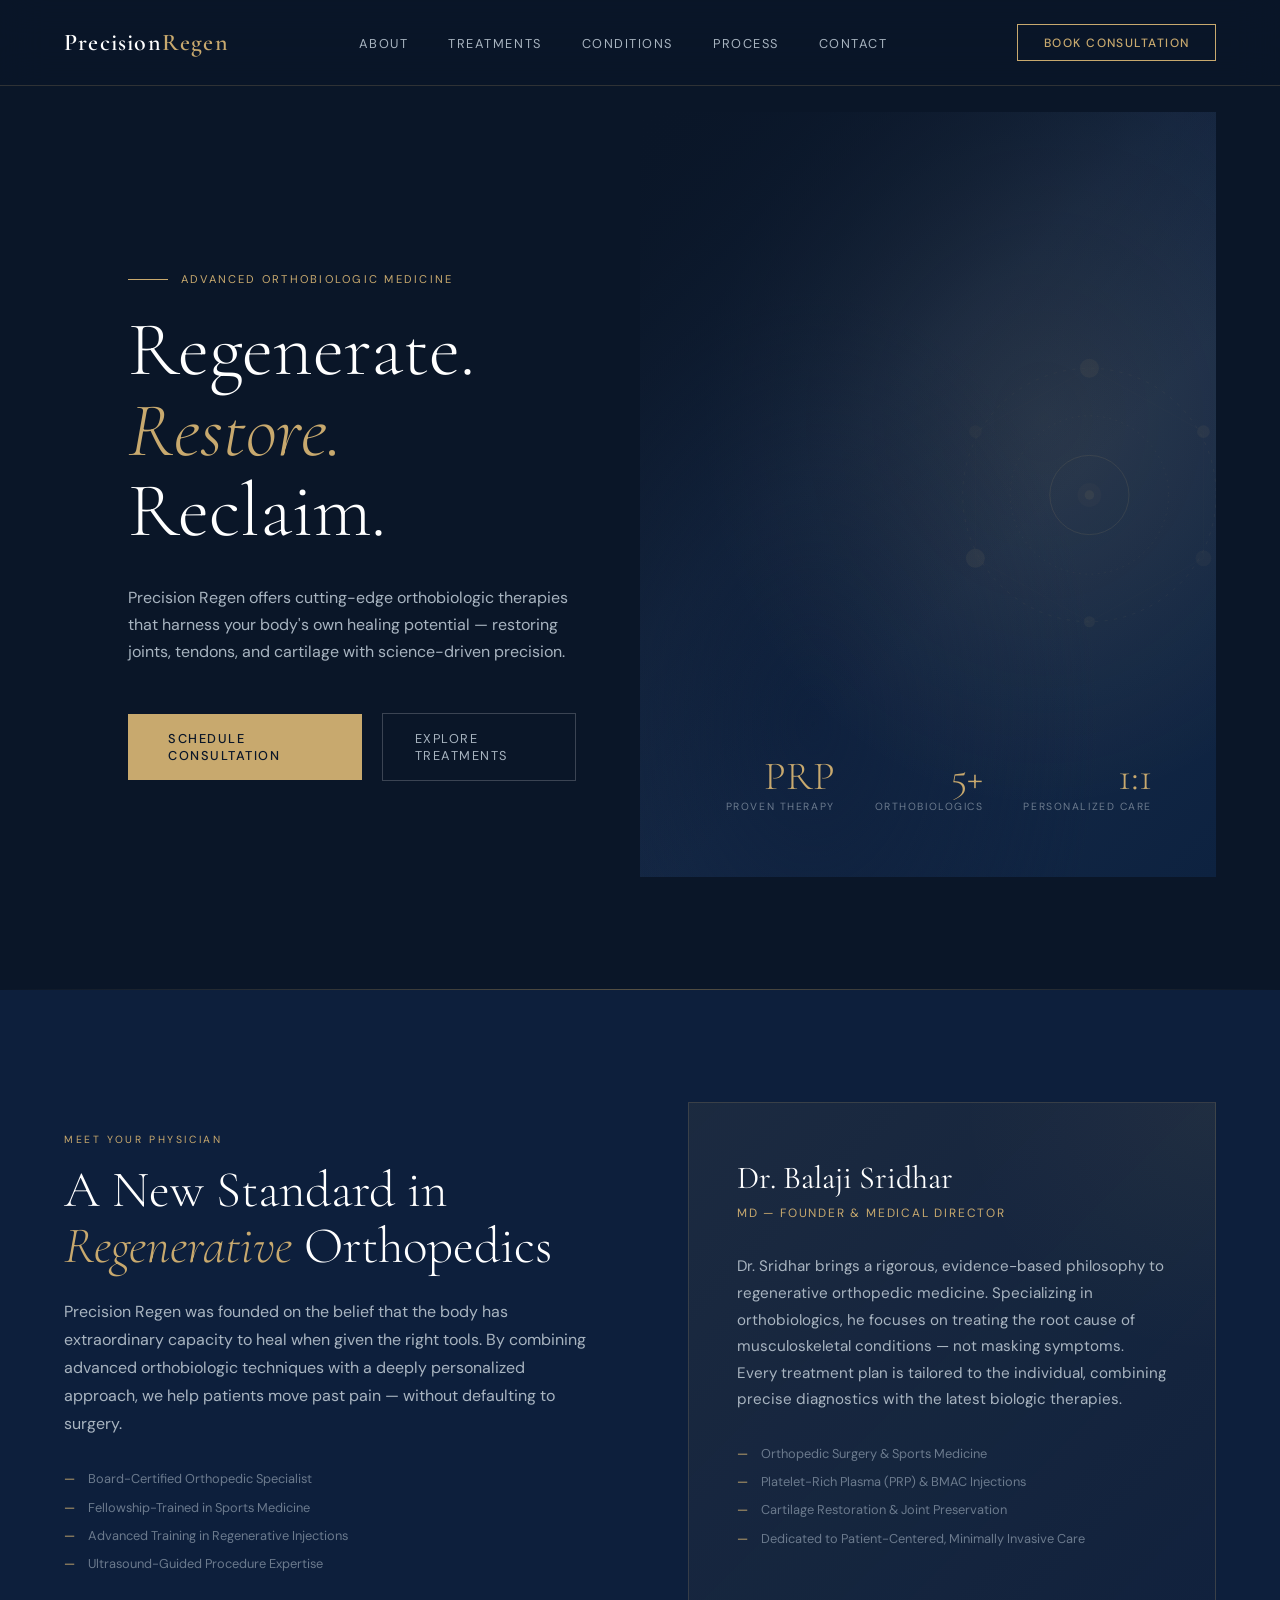
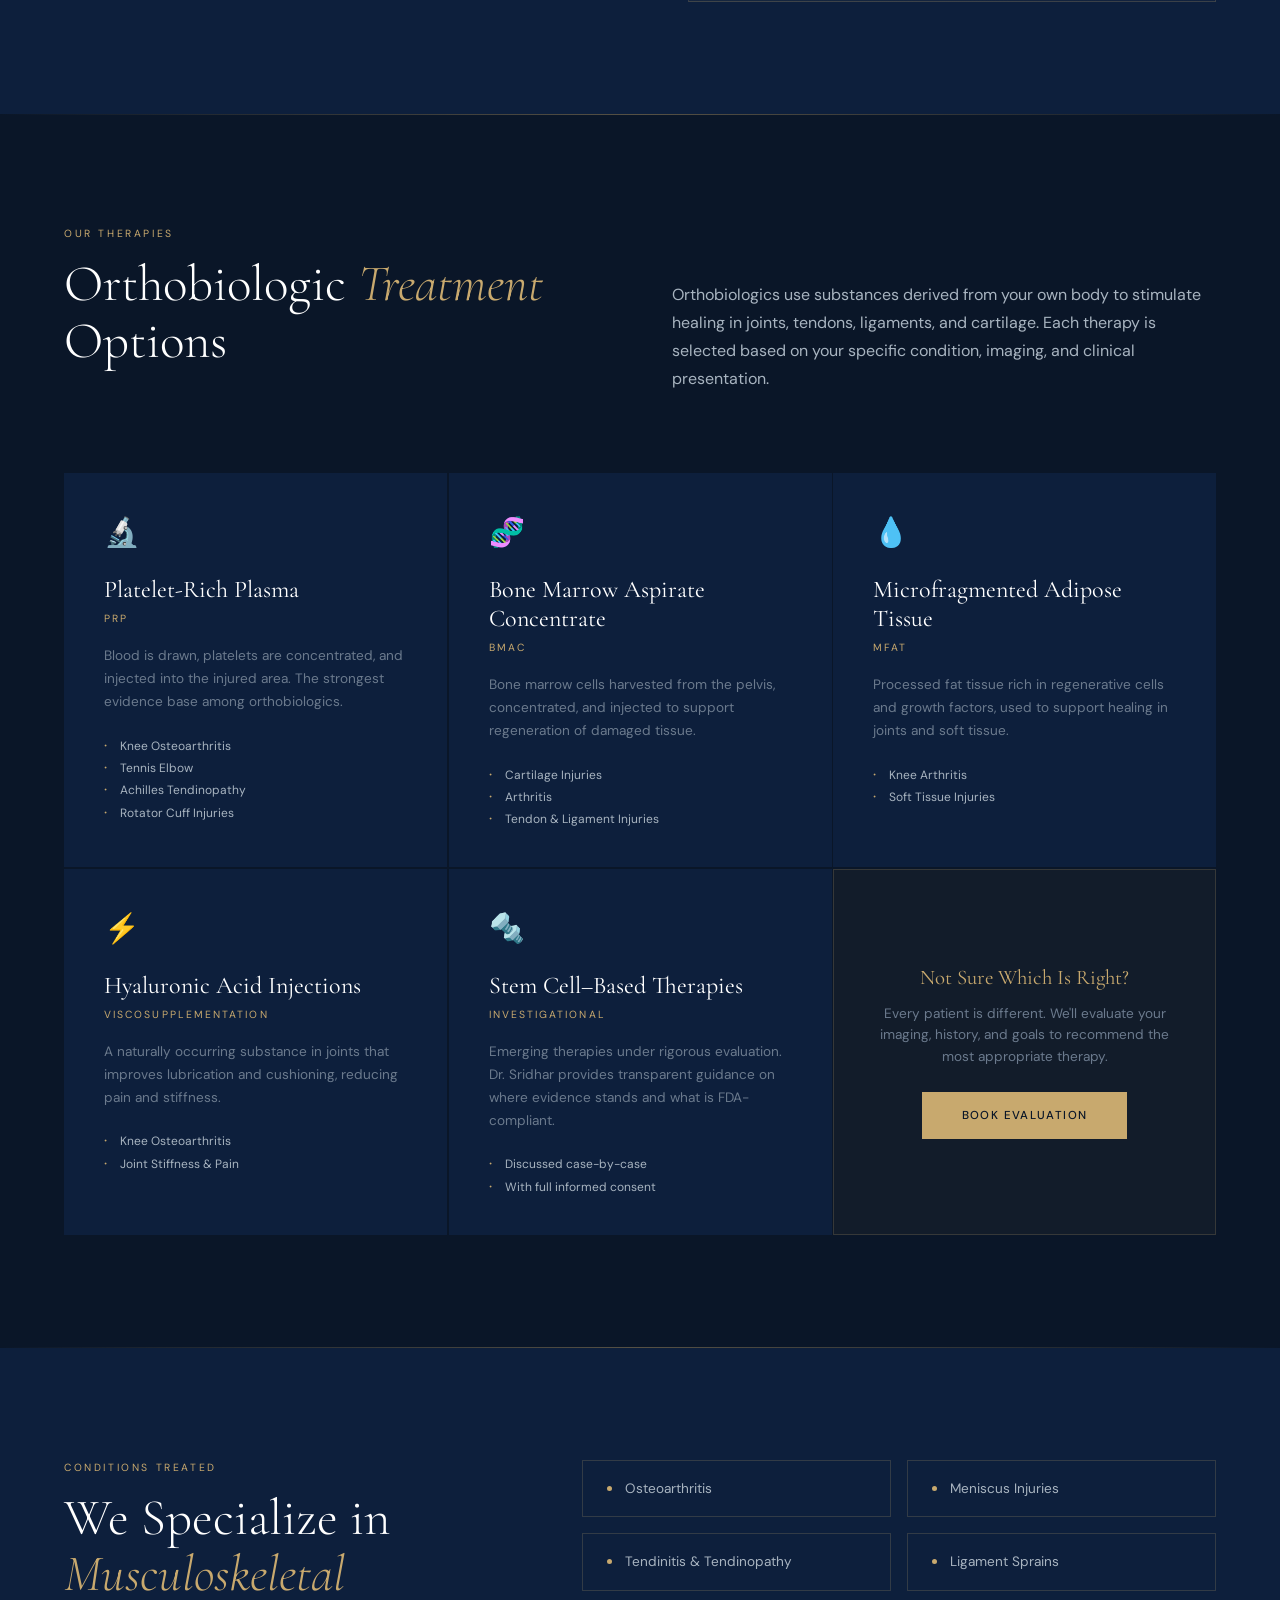
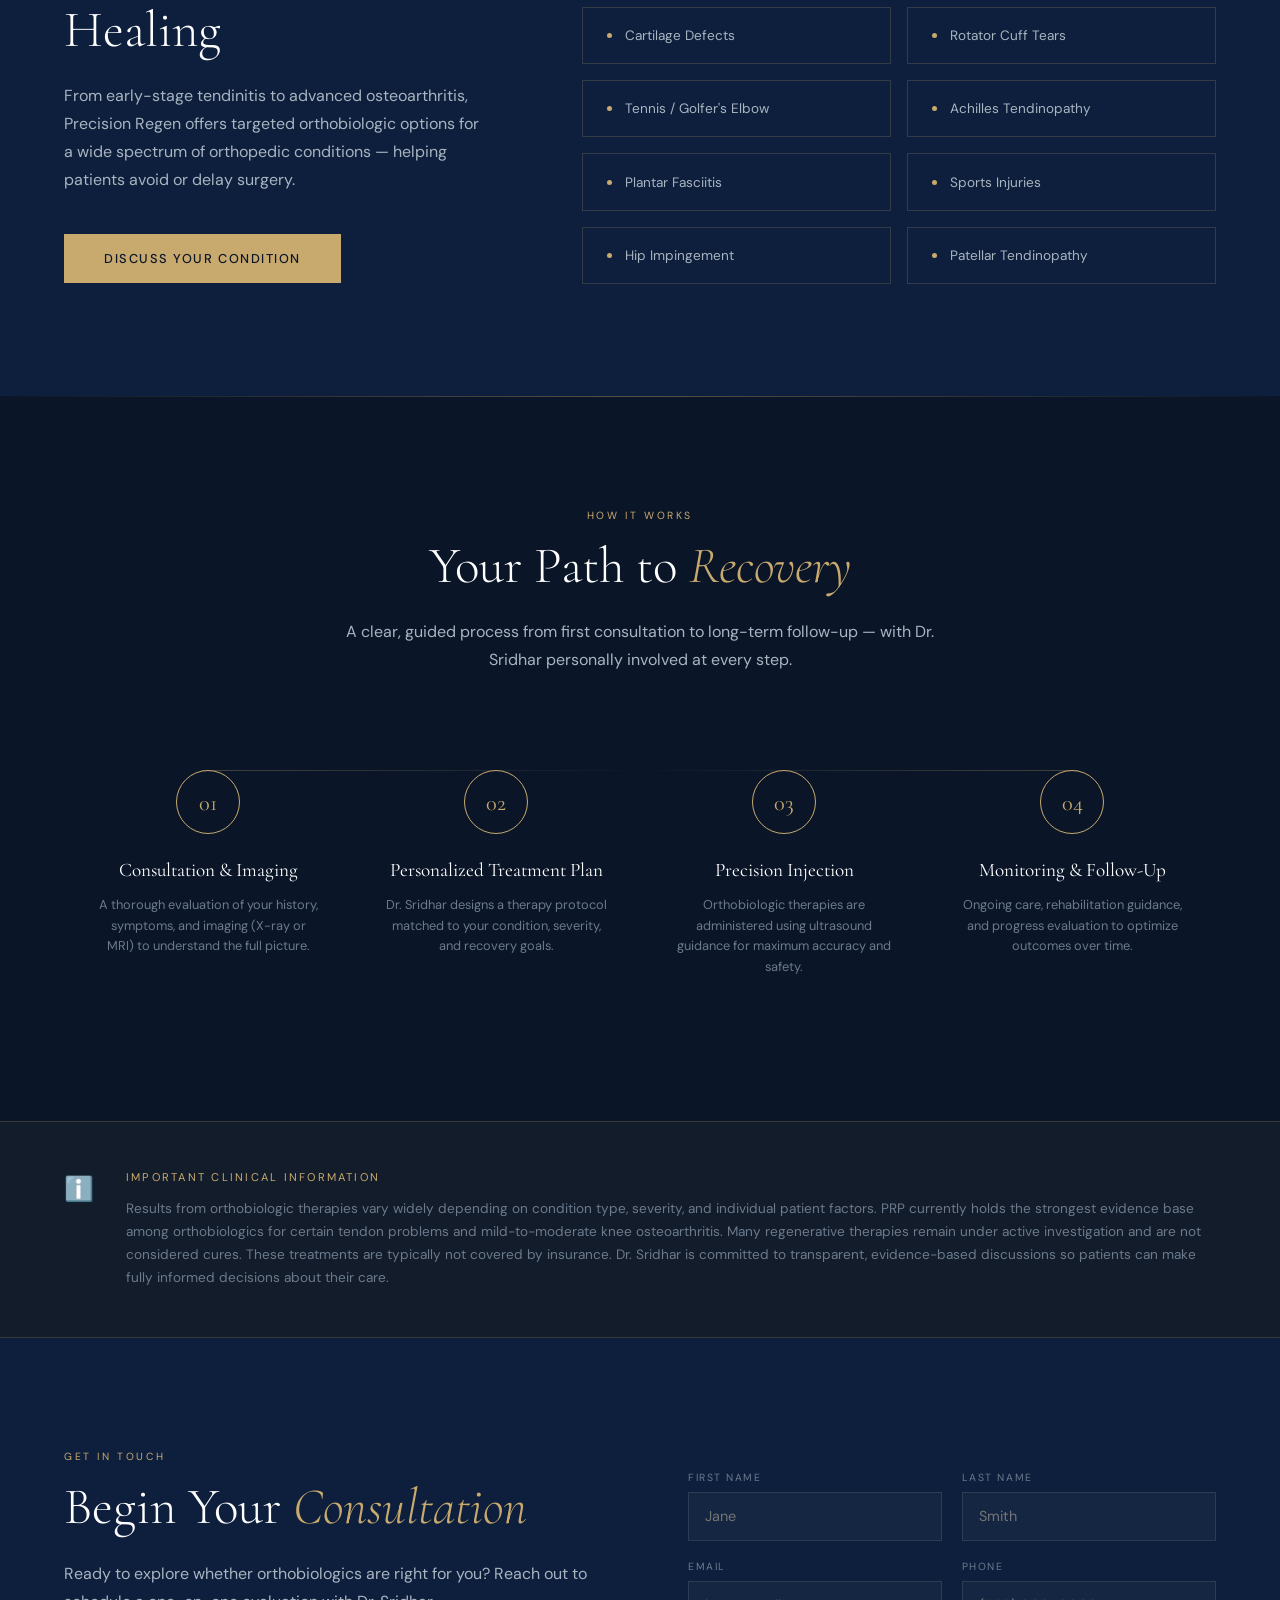
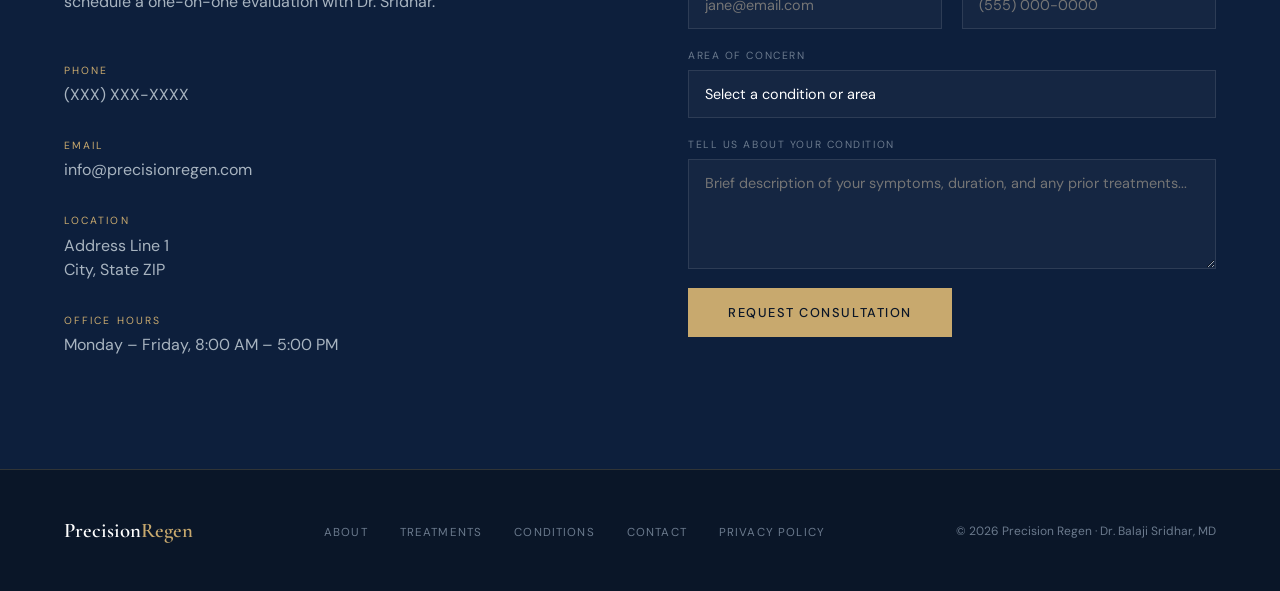
==== index.html @ 02612b99 "Initial website" ====
<!DOCTYPE html>
<html lang="en">
<head>
<meta charset="UTF-8">
<meta name="viewport" content="width=device-width, initial-scale=1.0">
<title>Precision Regen — Orthobiologic Excellence</title>
<link href="https://fonts.googleapis.com/css2?family=Cormorant+Garamond:ital,wght@0,300;0,400;0,600;1,300;1,400&family=DM+Sans:wght@300;400;500&display=swap" rel="stylesheet">
<style>
  :root {
    --navy: #0a1628;
    --deep: #0d1f3c;
    --gold: #c8a96e;
    --gold-light: #e8d5a3;
    --cream: #f7f4ef;
    --white: #ffffff;
    --slate: #6b7a8d;
    --light-slate: #a8b4c0;
    --border: rgba(200, 169, 110, 0.2);
  }

  *, *::before, *::after { box-sizing: border-box; margin: 0; padding: 0; }

  html { scroll-behavior: smooth; }

  body {
    font-family: 'DM Sans', sans-serif;
    background: var(--navy);
    color: var(--white);
    overflow-x: hidden;
  }

  /* ── NAV ── */
  nav {
    position: fixed; top: 0; left: 0; right: 0; z-index: 100;
    display: flex; align-items: center; justify-content: space-between;
    padding: 1.5rem 4rem;
    background: rgba(10,22,40,0.85);
    backdrop-filter: blur(20px);
    border-bottom: 1px solid var(--border);
    transition: padding 0.3s ease;
  }
  .nav-logo {
    font-family: 'Cormorant Garamond', serif;
    font-size: 1.5rem; font-weight: 600;
    letter-spacing: 0.05em; color: var(--white);
    text-decoration: none;
  }
  .nav-logo span { color: var(--gold); }
  .nav-links {
    display: flex; gap: 2.5rem; list-style: none;
  }
  .nav-links a {
    font-size: 0.8rem; font-weight: 400;
    letter-spacing: 0.12em; text-transform: uppercase;
    color: var(--light-slate); text-decoration: none;
    transition: color 0.3s;
  }
  .nav-links a:hover { color: var(--gold); }
  .nav-cta {
    padding: 0.6rem 1.6rem;
    border: 1px solid var(--gold);
    color: var(--gold); font-size: 0.75rem;
    letter-spacing: 0.12em; text-transform: uppercase;
    text-decoration: none; font-weight: 500;
    transition: all 0.3s;
  }
  .nav-cta:hover { background: var(--gold); color: var(--navy); }

  /* ── HERO ── */
  .hero {
    min-height: 100vh;
    display: grid; grid-template-columns: 1fr 1fr;
    position: relative; overflow: hidden;
  }
  .hero-left {
    display: flex; flex-direction: column; justify-content: center;
    padding: 10rem 4rem 6rem 4rem;
    position: relative; z-index: 2;
  }
  .hero-eyebrow {
    font-size: 0.7rem; letter-spacing: 0.2em; text-transform: uppercase;
    color: var(--gold); margin-bottom: 1.5rem;
    display: flex; align-items: center; gap: 0.8rem;
  }
  .hero-eyebrow::before {
    content: ''; display: block;
    width: 2.5rem; height: 1px; background: var(--gold);
  }
  .hero h1 {
    font-family: 'Cormorant Garamond', serif;
    font-size: clamp(3.5rem, 6vw, 6rem);
    font-weight: 300; line-height: 1.05;
    margin-bottom: 2rem;
  }
  .hero h1 em {
    font-style: italic; color: var(--gold);
  }
  .hero-desc {
    font-size: 1rem; line-height: 1.7;
    color: var(--light-slate); max-width: 480px;
    margin-bottom: 3rem;
  }
  .hero-actions { display: flex; gap: 1.2rem; align-items: center; }
  .btn-primary {
    padding: 1rem 2.5rem;
    background: var(--gold); color: var(--navy);
    font-size: 0.8rem; letter-spacing: 0.12em;
    text-transform: uppercase; font-weight: 500;
    text-decoration: none; transition: all 0.3s;
    display: inline-block;
  }
  .btn-primary:hover { background: var(--gold-light); }
  .btn-ghost {
    padding: 1rem 2rem;
    border: 1px solid rgba(255,255,255,0.2);
    color: var(--light-slate); font-size: 0.8rem;
    letter-spacing: 0.12em; text-transform: uppercase;
    text-decoration: none; transition: all 0.3s;
  }
  .btn-ghost:hover { border-color: var(--gold); color: var(--gold); }

  .hero-right {
    position: relative; overflow: hidden;
  }
  .hero-right::before {
    content: '';
    position: absolute; inset: 0;
    background: linear-gradient(135deg, var(--navy) 0%, transparent 60%);
    z-index: 1;
  }
  .hero-bg-img {
    width: 100%; height: 100%;
    object-fit: cover; opacity: 0.4;
  }
  .hero-bg-visual {
    width: 100%; height: 100%;
    background:
      radial-gradient(ellipse at 70% 40%, rgba(200,169,110,0.12) 0%, transparent 60%),
      radial-gradient(ellipse at 30% 80%, rgba(13,31,60,0.8) 0%, transparent 50%),
      linear-gradient(135deg, #0a1628 0%, #1a2d4a 40%, #0d2240 100%);
    display: flex; align-items: center; justify-content: center;
  }
  /* Animated cell/molecule visual */
  .molecule-svg {
    position: absolute; right: -2rem; top: 50%;
    transform: translateY(-50%);
    width: 55%; opacity: 0.15; z-index: 0;
    animation: rotateSlow 30s linear infinite;
  }
  @keyframes rotateSlow { to { transform: translateY(-50%) rotate(360deg); } }

  .hero-stats {
    position: absolute; bottom: 4rem; right: 4rem;
    z-index: 3; display: flex; gap: 2.5rem;
  }
  .stat {
    text-align: right;
  }
  .stat-num {
    font-family: 'Cormorant Garamond', serif;
    font-size: 2.5rem; font-weight: 300; color: var(--gold);
    line-height: 1;
  }
  .stat-label {
    font-size: 0.65rem; letter-spacing: 0.15em;
    text-transform: uppercase; color: var(--slate);
    margin-top: 0.3rem;
  }

  /* ── DIVIDER ── */
  .gold-divider {
    height: 1px;
    background: linear-gradient(90deg, transparent, var(--gold), transparent);
    opacity: 0.4; margin: 0;
  }

  /* ── SECTION BASE ── */
  section { padding: 7rem 4rem; }
  .section-label {
    font-size: 0.65rem; letter-spacing: 0.25em;
    text-transform: uppercase; color: var(--gold);
    margin-bottom: 1rem;
  }
  .section-title {
    font-family: 'Cormorant Garamond', serif;
    font-size: clamp(2.5rem, 4vw, 4rem);
    font-weight: 300; line-height: 1.1;
    margin-bottom: 1.5rem;
  }
  .section-title em { font-style: italic; color: var(--gold); }
  .section-body {
    font-size: 1rem; line-height: 1.75;
    color: var(--light-slate); max-width: 600px;
  }

  /* ── ABOUT ── */
  .about {
    background: var(--deep);
    display: grid; grid-template-columns: 1fr 1fr; gap: 6rem;
    align-items: center;
  }
  .about-visual {
    position: relative;
    height: 500px;
  }
  .about-card {
    background: linear-gradient(135deg, rgba(200,169,110,0.08), rgba(200,169,110,0.02));
    border: 1px solid var(--border);
    padding: 3rem;
    height: 100%;
    display: flex; flex-direction: column; justify-content: center;
    position: relative; overflow: hidden;
  }
  .about-card::before {
    content: '';
    position: absolute; top: -50%; right: -50%;
    width: 100%; height: 100%;
    background: radial-gradient(circle, rgba(200,169,110,0.06) 0%, transparent 70%);
  }
  .dr-name {
    font-family: 'Cormorant Garamond', serif;
    font-size: 2rem; font-weight: 400;
    margin-bottom: 0.5rem;
  }
  .dr-title {
    font-size: 0.75rem; letter-spacing: 0.15em;
    text-transform: uppercase; color: var(--gold);
    margin-bottom: 2rem;
  }
  .dr-bio {
    font-size: 0.95rem; line-height: 1.75;
    color: var(--light-slate);
  }
  .credential-list {
    margin-top: 2rem; list-style: none;
    display: flex; flex-direction: column; gap: 0.7rem;
  }
  .credential-list li {
    font-size: 0.8rem; color: var(--slate);
    display: flex; align-items: center; gap: 0.8rem;
  }
  .credential-list li::before {
    content: '—'; color: var(--gold);
  }

  /* ── TREATMENTS ── */
  .treatments { background: var(--navy); }
  .treatments-header {
    display: grid; grid-template-columns: 1fr 1fr;
    gap: 4rem; margin-bottom: 5rem;
    align-items: end;
  }
  .treatments-grid {
    display: grid; grid-template-columns: repeat(3, 1fr);
    gap: 1.5px;
  }
  .treatment-card {
    background: var(--deep);
    padding: 2.5rem;
    transition: all 0.4s;
    position: relative; overflow: hidden;
    cursor: default;
  }
  .treatment-card::after {
    content: '';
    position: absolute; bottom: 0; left: 0;
    width: 0; height: 2px; background: var(--gold);
    transition: width 0.4s;
  }
  .treatment-card:hover::after { width: 100%; }
  .treatment-card:hover { background: rgba(13,31,60,0.9); }
  .treatment-icon {
    font-size: 1.8rem; margin-bottom: 1.5rem;
    display: block;
  }
  .treatment-name {
    font-family: 'Cormorant Garamond', serif;
    font-size: 1.5rem; font-weight: 400;
    margin-bottom: 0.5rem;
  }
  .treatment-abbr {
    font-size: 0.65rem; letter-spacing: 0.2em;
    text-transform: uppercase; color: var(--gold);
    margin-bottom: 1.2rem; display: block;
  }
  .treatment-desc {
    font-size: 0.85rem; line-height: 1.7;
    color: var(--slate);
  }
  .treatment-uses {
    margin-top: 1.5rem; list-style: none;
    display: flex; flex-direction: column; gap: 0.4rem;
  }
  .treatment-uses li {
    font-size: 0.75rem; color: var(--light-slate);
    padding-left: 1rem; position: relative;
  }
  .treatment-uses li::before {
    content: '·'; position: absolute; left: 0;
    color: var(--gold); font-size: 1rem; line-height: 1;
  }

  /* ── CONDITIONS ── */
  .conditions {
    background: var(--deep);
    display: grid; grid-template-columns: 1fr 1.5fr;
    gap: 6rem; align-items: center;
  }
  .conditions-list {
    display: grid; grid-template-columns: 1fr 1fr;
    gap: 1rem;
  }
  .condition-item {
    padding: 1.2rem 1.5rem;
    border: 1px solid var(--border);
    font-size: 0.85rem;
    color: var(--light-slate);
    transition: all 0.3s;
    display: flex; align-items: center; gap: 0.8rem;
  }
  .condition-item:hover {
    border-color: var(--gold);
    color: var(--white);
    background: rgba(200,169,110,0.04);
  }
  .condition-item::before {
    content: ''; flex-shrink: 0;
    width: 5px; height: 5px;
    border-radius: 50%; background: var(--gold);
  }

  /* ── PROCESS ── */
  .process { background: var(--navy); }
  .process-steps {
    display: grid; grid-template-columns: repeat(4, 1fr);
    gap: 0; margin-top: 4rem;
    position: relative;
  }
  .process-steps::before {
    content: '';
    position: absolute; top: 2rem; left: 12%; right: 12%;
    height: 1px;
    background: linear-gradient(90deg, var(--gold), transparent, var(--gold));
    opacity: 0.3; z-index: 0;
  }
  .process-step {
    padding: 2rem; text-align: center;
    position: relative; z-index: 1;
  }
  .step-num {
    width: 4rem; height: 4rem;
    border: 1px solid var(--gold);
    border-radius: 50%;
    display: flex; align-items: center; justify-content: center;
    font-family: 'Cormorant Garamond', serif;
    font-size: 1.4rem; color: var(--gold);
    margin: 0 auto 1.5rem;
    background: var(--navy);
  }
  .step-title {
    font-family: 'Cormorant Garamond', serif;
    font-size: 1.2rem; margin-bottom: 0.8rem;
  }
  .step-desc {
    font-size: 0.8rem; line-height: 1.6;
    color: var(--slate);
  }

  /* ── DISCLAIMER ── */
  .disclaimer {
    background: rgba(200,169,110,0.04);
    border-top: 1px solid var(--border);
    border-bottom: 1px solid var(--border);
    padding: 3rem 4rem;
    display: flex; gap: 2rem; align-items: flex-start;
  }
  .disclaimer-icon {
    font-size: 1.5rem; flex-shrink: 0; margin-top: 0.2rem;
  }
  .disclaimer-title {
    font-size: 0.7rem; letter-spacing: 0.2em;
    text-transform: uppercase; color: var(--gold);
    margin-bottom: 0.8rem;
  }
  .disclaimer-text {
    font-size: 0.85rem; line-height: 1.7;
    color: var(--slate);
  }

  /* ── CONTACT ── */
  .contact {
    background: var(--deep);
    display: grid; grid-template-columns: 1fr 1fr;
    gap: 6rem; align-items: center;
  }
  .contact-form {
    display: flex; flex-direction: column; gap: 1.2rem;
  }
  .form-row { display: grid; grid-template-columns: 1fr 1fr; gap: 1.2rem; }
  .form-group { display: flex; flex-direction: column; gap: 0.5rem; }
  .form-group label {
    font-size: 0.65rem; letter-spacing: 0.15em;
    text-transform: uppercase; color: var(--slate);
  }
  .form-group input,
  .form-group select,
  .form-group textarea {
    background: rgba(255,255,255,0.03);
    border: 1px solid rgba(255,255,255,0.1);
    color: var(--white); padding: 0.9rem 1rem;
    font-family: 'DM Sans', sans-serif; font-size: 0.9rem;
    outline: none; transition: border-color 0.3s;
    -webkit-appearance: none;
  }
  .form-group input:focus,
  .form-group select:focus,
  .form-group textarea:focus {
    border-color: var(--gold);
  }
  .form-group select option { background: var(--deep); }
  .form-group textarea { resize: vertical; min-height: 110px; }
  .form-submit {
    padding: 1rem 2.5rem;
    background: var(--gold); color: var(--navy);
    font-size: 0.8rem; letter-spacing: 0.12em;
    text-transform: uppercase; font-weight: 500;
    border: none; cursor: pointer; align-self: flex-start;
    transition: all 0.3s; font-family: 'DM Sans', sans-serif;
  }
  .form-submit:hover { background: var(--gold-light); }
  .contact-info { display: flex; flex-direction: column; gap: 2rem; }
  .contact-item { display: flex; flex-direction: column; gap: 0.4rem; }
  .contact-item-label {
    font-size: 0.65rem; letter-spacing: 0.2em;
    text-transform: uppercase; color: var(--gold);
  }
  .contact-item-val {
    font-size: 1rem; color: var(--light-slate);
    line-height: 1.5;
  }

  /* ── FOOTER ── */
  footer {
    background: var(--navy);
    padding: 3rem 4rem;
    display: flex; align-items: center;
    justify-content: space-between;
    border-top: 1px solid var(--border);
  }
  .footer-logo {
    font-family: 'Cormorant Garamond', serif;
    font-size: 1.3rem; font-weight: 600;
    color: var(--white);
  }
  .footer-logo span { color: var(--gold); }
  .footer-copy {
    font-size: 0.75rem; color: var(--slate);
  }
  .footer-links {
    display: flex; gap: 2rem; list-style: none;
  }
  .footer-links a {
    font-size: 0.72rem; letter-spacing: 0.1em;
    text-transform: uppercase; color: var(--slate);
    text-decoration: none; transition: color 0.3s;
  }
  .footer-links a:hover { color: var(--gold); }

  /* ── ANIMATIONS ── */
  @keyframes fadeUp {
    from { opacity: 0; transform: translateY(30px); }
    to { opacity: 1; transform: translateY(0); }
  }
  .hero-left > * {
    animation: fadeUp 0.8s ease both;
  }
  .hero-left > *:nth-child(1) { animation-delay: 0.1s; }
  .hero-left > *:nth-child(2) { animation-delay: 0.25s; }
  .hero-left > *:nth-child(3) { animation-delay: 0.4s; }
  .hero-left > *:nth-child(4) { animation-delay: 0.55s; }

  /* ── RESPONSIVE ── */
  @media (max-width: 1024px) {
    nav { padding: 1.2rem 2rem; }
    .nav-links { display: none; }
    section { padding: 5rem 2rem; }
    .hero { grid-template-columns: 1fr; }
    .hero-right { display: none; }
    .hero-left { padding: 9rem 2rem 4rem; }
    .hero-stats { right: 2rem; bottom: 2rem; }
    .about, .conditions, .contact { grid-template-columns: 1fr; gap: 3rem; }
    .treatments-header { grid-template-columns: 1fr; }
    .treatments-grid { grid-template-columns: 1fr 1fr; }
    .process-steps { grid-template-columns: 1fr 1fr; }
    .process-steps::before { display: none; }
    footer { flex-direction: column; gap: 1.5rem; text-align: center; }
    .footer-links { flex-wrap: wrap; justify-content: center; }
    .disclaimer { padding: 2.5rem 2rem; }
  }
  @media (max-width: 640px) {
    .treatments-grid { grid-template-columns: 1fr; }
    .process-steps { grid-template-columns: 1fr; }
    .conditions-list { grid-template-columns: 1fr; }
    .form-row { grid-template-columns: 1fr; }
  }
</style>
</head>
<body>

<!-- NAV -->
<nav>
  <a href="#" class="nav-logo">Precision<span>Regen</span></a>
  <ul class="nav-links">
    <li><a href="#about">About</a></li>
    <li><a href="#treatments">Treatments</a></li>
    <li><a href="#conditions">Conditions</a></li>
    <li><a href="#process">Process</a></li>
    <li><a href="#contact">Contact</a></li>
  </ul>
  <a href="#contact" class="nav-cta">Book Consultation</a>
</nav>

<!-- HERO -->
<section class="hero" id="home">
  <div class="hero-left">
    <div class="hero-eyebrow">Advanced Orthobiologic Medicine</div>
    <h1>Regenerate.<br><em>Restore.</em><br>Reclaim.</h1>
    <p class="hero-desc">
      Precision Regen offers cutting-edge orthobiologic therapies that harness your body's own healing potential — restoring joints, tendons, and cartilage with science-driven precision.
    </p>
    <div class="hero-actions">
      <a href="#contact" class="btn-primary">Schedule Consultation</a>
      <a href="#treatments" class="btn-ghost">Explore Treatments</a>
    </div>
  </div>
  <div class="hero-right">
    <div class="hero-bg-visual">
      <!-- Decorative SVG molecule -->
      <svg class="molecule-svg" viewBox="0 0 400 400" fill="none" xmlns="http://www.w3.org/2000/svg">
        <circle cx="200" cy="200" r="160" stroke="#c8a96e" stroke-width="0.5" stroke-dasharray="4 8"/>
        <circle cx="200" cy="200" r="100" stroke="#c8a96e" stroke-width="0.5" stroke-dasharray="2 6"/>
        <circle cx="200" cy="200" r="50" stroke="#c8a96e" stroke-width="1"/>
        <circle cx="200" cy="40" r="12" fill="#c8a96e" opacity="0.5"/>
        <circle cx="344" cy="120" r="8" fill="#c8a96e" opacity="0.4"/>
        <circle cx="344" cy="280" r="10" fill="#c8a96e" opacity="0.3"/>
        <circle cx="200" cy="360" r="7" fill="#c8a96e" opacity="0.4"/>
        <circle cx="56" cy="280" r="12" fill="#c8a96e" opacity="0.5"/>
        <circle cx="56" cy="120" r="8" fill="#c8a96e" opacity="0.3"/>
        <line x1="200" y1="40" x2="344" y2="120" stroke="#c8a96e" stroke-width="0.5" opacity="0.3"/>
        <line x1="344" y1="120" x2="344" y2="280" stroke="#c8a96e" stroke-width="0.5" opacity="0.3"/>
        <line x1="344" y1="280" x2="200" y2="360" stroke="#c8a96e" stroke-width="0.5" opacity="0.3"/>
        <line x1="200" y1="360" x2="56" y2="280" stroke="#c8a96e" stroke-width="0.5" opacity="0.3"/>
        <line x1="56" y1="280" x2="56" y2="120" stroke="#c8a96e" stroke-width="0.5" opacity="0.3"/>
        <line x1="56" y1="120" x2="200" y2="40" stroke="#c8a96e" stroke-width="0.5" opacity="0.3"/>
        <circle cx="200" cy="200" r="15" fill="#c8a96e" opacity="0.2"/>
        <circle cx="200" cy="200" r="6" fill="#c8a96e" opacity="0.6"/>
      </svg>
    </div>
    <div class="hero-stats">
      <div class="stat">
        <div class="stat-num">PRP</div>
        <div class="stat-label">Proven Therapy</div>
      </div>
      <div class="stat">
        <div class="stat-num">5+</div>
        <div class="stat-label">Orthobiologics</div>
      </div>
      <div class="stat">
        <div class="stat-num">1:1</div>
        <div class="stat-label">Personalized Care</div>
      </div>
    </div>
  </div>
</section>

<div class="gold-divider"></div>

<!-- ABOUT -->
<section class="about" id="about">
  <div>
    <div class="section-label">Meet Your Physician</div>
    <h2 class="section-title">A New Standard in <em>Regenerative</em> Orthopedics</h2>
    <p class="section-body">
      Precision Regen was founded on the belief that the body has extraordinary capacity to heal when given the right tools. By combining advanced orthobiologic techniques with a deeply personalized approach, we help patients move past pain — without defaulting to surgery.
    </p>
    <ul class="credential-list" style="margin-top:2rem;">
      <li>Board-Certified Orthopedic Specialist</li>
      <li>Fellowship-Trained in Sports Medicine</li>
      <li>Advanced Training in Regenerative Injections</li>
      <li>Ultrasound-Guided Procedure Expertise</li>
    </ul>
  </div>
  <div class="about-visual">
    <div class="about-card">
      <div class="dr-name">Dr. Balaji Sridhar</div>
      <div class="dr-title">MD — Founder & Medical Director</div>
      <p class="dr-bio">
        Dr. Sridhar brings a rigorous, evidence-based philosophy to regenerative orthopedic medicine. Specializing in orthobiologics, he focuses on treating the root cause of musculoskeletal conditions — not masking symptoms. Every treatment plan is tailored to the individual, combining precise diagnostics with the latest biologic therapies.
      </p>
      <ul class="credential-list">
        <li>Orthopedic Surgery & Sports Medicine</li>
        <li>Platelet-Rich Plasma (PRP) & BMAC Injections</li>
        <li>Cartilage Restoration & Joint Preservation</li>
        <li>Dedicated to Patient-Centered, Minimally Invasive Care</li>
      </ul>
    </div>
  </div>
</section>

<div class="gold-divider"></div>

<!-- TREATMENTS -->
<section class="treatments" id="treatments">
  <div class="treatments-header">
    <div>
      <div class="section-label">Our Therapies</div>
      <h2 class="section-title">Orthobiologic <em>Treatment</em> Options</h2>
    </div>
    <p class="section-body" style="margin-bottom:0;">
      Orthobiologics use substances derived from your own body to stimulate healing in joints, tendons, ligaments, and cartilage. Each therapy is selected based on your specific condition, imaging, and clinical presentation.
    </p>
  </div>
  <div class="treatments-grid">

    <div class="treatment-card">
      <span class="treatment-icon">🔬</span>
      <div class="treatment-name">Platelet-Rich Plasma</div>
      <span class="treatment-abbr">PRP</span>
      <p class="treatment-desc">Blood is drawn, platelets are concentrated, and injected into the injured area. The strongest evidence base among orthobiologics.</p>
      <ul class="treatment-uses">
        <li>Knee Osteoarthritis</li>
        <li>Tennis Elbow</li>
        <li>Achilles Tendinopathy</li>
        <li>Rotator Cuff Injuries</li>
      </ul>
    </div>

    <div class="treatment-card">
      <span class="treatment-icon">🧬</span>
      <div class="treatment-name">Bone Marrow Aspirate Concentrate</div>
      <span class="treatment-abbr">BMAC</span>
      <p class="treatment-desc">Bone marrow cells harvested from the pelvis, concentrated, and injected to support regeneration of damaged tissue.</p>
      <ul class="treatment-uses">
        <li>Cartilage Injuries</li>
        <li>Arthritis</li>
        <li>Tendon & Ligament Injuries</li>
      </ul>
    </div>

    <div class="treatment-card">
      <span class="treatment-icon">💧</span>
      <div class="treatment-name">Microfragmented Adipose Tissue</div>
      <span class="treatment-abbr">MFAT</span>
      <p class="treatment-desc">Processed fat tissue rich in regenerative cells and growth factors, used to support healing in joints and soft tissue.</p>
      <ul class="treatment-uses">
        <li>Knee Arthritis</li>
        <li>Soft Tissue Injuries</li>
      </ul>
    </div>

    <div class="treatment-card">
      <span class="treatment-icon">⚡</span>
      <div class="treatment-name">Hyaluronic Acid Injections</div>
      <span class="treatment-abbr">Viscosupplementation</span>
      <p class="treatment-desc">A naturally occurring substance in joints that improves lubrication and cushioning, reducing pain and stiffness.</p>
      <ul class="treatment-uses">
        <li>Knee Osteoarthritis</li>
        <li>Joint Stiffness & Pain</li>
      </ul>
    </div>

    <div class="treatment-card">
      <span class="treatment-icon">🔩</span>
      <div class="treatment-name">Stem Cell–Based Therapies</div>
      <span class="treatment-abbr">Investigational</span>
      <p class="treatment-desc">Emerging therapies under rigorous evaluation. Dr. Sridhar provides transparent guidance on where evidence stands and what is FDA-compliant.</p>
      <ul class="treatment-uses">
        <li>Discussed case-by-case</li>
        <li>With full informed consent</li>
      </ul>
    </div>

    <div class="treatment-card" style="display:flex;align-items:center;justify-content:center;text-align:center;background:rgba(200,169,110,0.04);border:1px solid var(--border);">
      <div>
        <div style="font-family:'Cormorant Garamond',serif;font-size:1.3rem;margin-bottom:0.8rem;color:var(--gold);">Not Sure Which Is Right?</div>
        <p style="font-size:0.85rem;color:var(--slate);line-height:1.6;margin-bottom:1.5rem;">Every patient is different. We'll evaluate your imaging, history, and goals to recommend the most appropriate therapy.</p>
        <a href="#contact" class="btn-primary" style="font-size:0.72rem;">Book Evaluation</a>
      </div>
    </div>

  </div>
</section>

<div class="gold-divider"></div>

<!-- CONDITIONS -->
<section class="conditions" id="conditions">
  <div>
    <div class="section-label">Conditions Treated</div>
    <h2 class="section-title">We Specialize in <em>Musculoskeletal</em> Healing</h2>
    <p class="section-body">
      From early-stage tendinitis to advanced osteoarthritis, Precision Regen offers targeted orthobiologic options for a wide spectrum of orthopedic conditions — helping patients avoid or delay surgery.
    </p>
    <a href="#contact" class="btn-primary" style="margin-top:2.5rem;display:inline-block;">Discuss Your Condition</a>
  </div>
  <div class="conditions-list">
    <div class="condition-item">Osteoarthritis</div>
    <div class="condition-item">Meniscus Injuries</div>
    <div class="condition-item">Tendinitis & Tendinopathy</div>
    <div class="condition-item">Ligament Sprains</div>
    <div class="condition-item">Cartilage Defects</div>
    <div class="condition-item">Rotator Cuff Tears</div>
    <div class="condition-item">Tennis / Golfer's Elbow</div>
    <div class="condition-item">Achilles Tendinopathy</div>
    <div class="condition-item">Plantar Fasciitis</div>
    <div class="condition-item">Sports Injuries</div>
    <div class="condition-item">Hip Impingement</div>
    <div class="condition-item">Patellar Tendinopathy</div>
  </div>
</section>

<div class="gold-divider"></div>

<!-- PROCESS -->
<section class="process" id="process">
  <div style="text-align:center;max-width:600px;margin:0 auto 1rem;">
    <div class="section-label">How It Works</div>
    <h2 class="section-title">Your Path to <em>Recovery</em></h2>
    <p class="section-body" style="margin:0 auto;">A clear, guided process from first consultation to long-term follow-up — with Dr. Sridhar personally involved at every step.</p>
  </div>
  <div class="process-steps">
    <div class="process-step">
      <div class="step-num">01</div>
      <div class="step-title">Consultation & Imaging</div>
      <p class="step-desc">A thorough evaluation of your history, symptoms, and imaging (X-ray or MRI) to understand the full picture.</p>
    </div>
    <div class="process-step">
      <div class="step-num">02</div>
      <div class="step-title">Personalized Treatment Plan</div>
      <p class="step-desc">Dr. Sridhar designs a therapy protocol matched to your condition, severity, and recovery goals.</p>
    </div>
    <div class="process-step">
      <div class="step-num">03</div>
      <div class="step-title">Precision Injection</div>
      <p class="step-desc">Orthobiologic therapies are administered using ultrasound guidance for maximum accuracy and safety.</p>
    </div>
    <div class="process-step">
      <div class="step-num">04</div>
      <div class="step-title">Monitoring & Follow-Up</div>
      <p class="step-desc">Ongoing care, rehabilitation guidance, and progress evaluation to optimize outcomes over time.</p>
    </div>
  </div>
</section>

<!-- DISCLAIMER -->
<div class="disclaimer">
  <div class="disclaimer-icon">ℹ️</div>
  <div>
    <div class="disclaimer-title">Important Clinical Information</div>
    <p class="disclaimer-text">
      Results from orthobiologic therapies vary widely depending on condition type, severity, and individual patient factors. PRP currently holds the strongest evidence base among orthobiologics for certain tendon problems and mild-to-moderate knee osteoarthritis. Many regenerative therapies remain under active investigation and are not considered cures. These treatments are typically not covered by insurance. Dr. Sridhar is committed to transparent, evidence-based discussions so patients can make fully informed decisions about their care.
    </p>
  </div>
</div>

<!-- CONTACT -->
<section class="contact" id="contact">
  <div>
    <div class="section-label">Get In Touch</div>
    <h2 class="section-title">Begin Your <em>Consultation</em></h2>
    <p class="section-body">
      Ready to explore whether orthobiologics are right for you? Reach out to schedule a one-on-one evaluation with Dr. Sridhar.
    </p>
    <div class="contact-info" style="margin-top:3rem;">
      <div class="contact-item">
        <div class="contact-item-label">Phone</div>
        <div class="contact-item-val">(XXX) XXX-XXXX</div>
      </div>
      <div class="contact-item">
        <div class="contact-item-label">Email</div>
        <div class="contact-item-val">info@precisionregen.com</div>
      </div>
      <div class="contact-item">
        <div class="contact-item-label">Location</div>
        <div class="contact-item-val">Address Line 1<br>City, State ZIP</div>
      </div>
      <div class="contact-item">
        <div class="contact-item-label">Office Hours</div>
        <div class="contact-item-val">Monday – Friday, 8:00 AM – 5:00 PM</div>
      </div>
    </div>
  </div>
  <div>
    <div class="contact-form">
      <div class="form-row">
        <div class="form-group">
          <label>First Name</label>
          <input type="text" placeholder="Jane">
        </div>
        <div class="form-group">
          <label>Last Name</label>
          <input type="text" placeholder="Smith">
        </div>
      </div>
      <div class="form-row">
        <div class="form-group">
          <label>Email</label>
          <input type="email" placeholder="jane@email.com">
        </div>
        <div class="form-group">
          <label>Phone</label>
          <input type="tel" placeholder="(555) 000-0000">
        </div>
      </div>
      <div class="form-group">
        <label>Area of Concern</label>
        <select>
          <option value="" disabled selected>Select a condition or area</option>
          <option>Knee Osteoarthritis</option>
          <option>Shoulder / Rotator Cuff</option>
          <option>Elbow (Tennis/Golfer's)</option>
          <option>Hip</option>
          <option>Achilles / Foot</option>
          <option>Cartilage Injury</option>
          <option>Other / Not Sure</option>
        </select>
      </div>
      <div class="form-group">
        <label>Tell us about your condition</label>
        <textarea placeholder="Brief description of your symptoms, duration, and any prior treatments..."></textarea>
      </div>
      <button class="form-submit">Request Consultation</button>
    </div>
  </div>
</section>

<!-- FOOTER -->
<footer>
  <div class="footer-logo">Precision<span>Regen</span></div>
  <ul class="footer-links">
    <li><a href="#about">About</a></li>
    <li><a href="#treatments">Treatments</a></li>
    <li><a href="#conditions">Conditions</a></li>
    <li><a href="#contact">Contact</a></li>
    <li><a href="#">Privacy Policy</a></li>
  </ul>
  <div class="footer-copy">© 2026 Precision Regen · Dr. Balaji Sridhar, MD</div>
</footer>

<script>
  // Smooth scroll offset for fixed nav
  document.querySelectorAll('a[href^="#"]').forEach(a => {
    a.addEventListener('click', e => {
      const target = document.querySelector(a.getAttribute('href'));
      if (target) {
        e.preventDefault();
        const offset = 80;
        window.scrollTo({ top: target.offsetTop - offset, behavior: 'smooth' });
      }
    });
  });

  // Nav shrink on scroll
  const nav = document.querySelector('nav');
  window.addEventListener('scroll', () => {
    nav.style.padding = window.scrollY > 60 ? '1rem 4rem' : '1.5rem 4rem';
  });
</script>
</body>
</html>
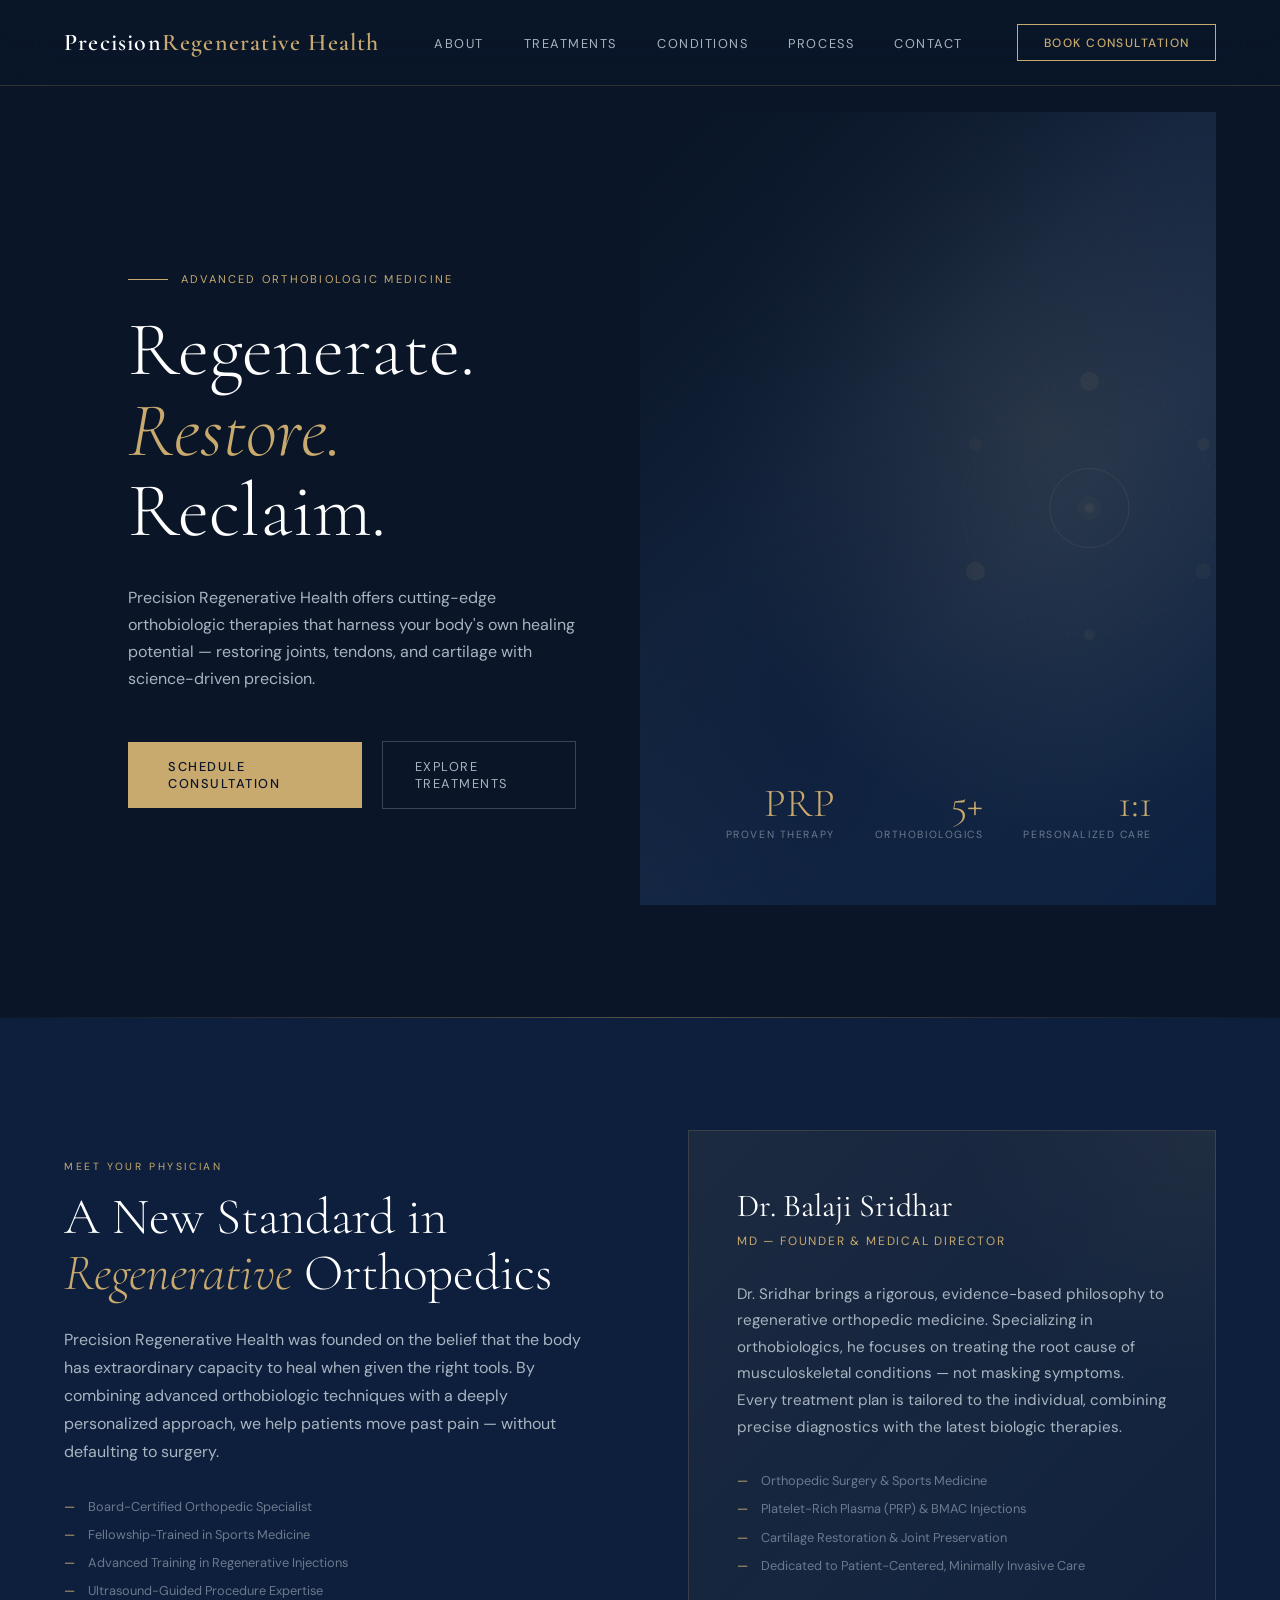
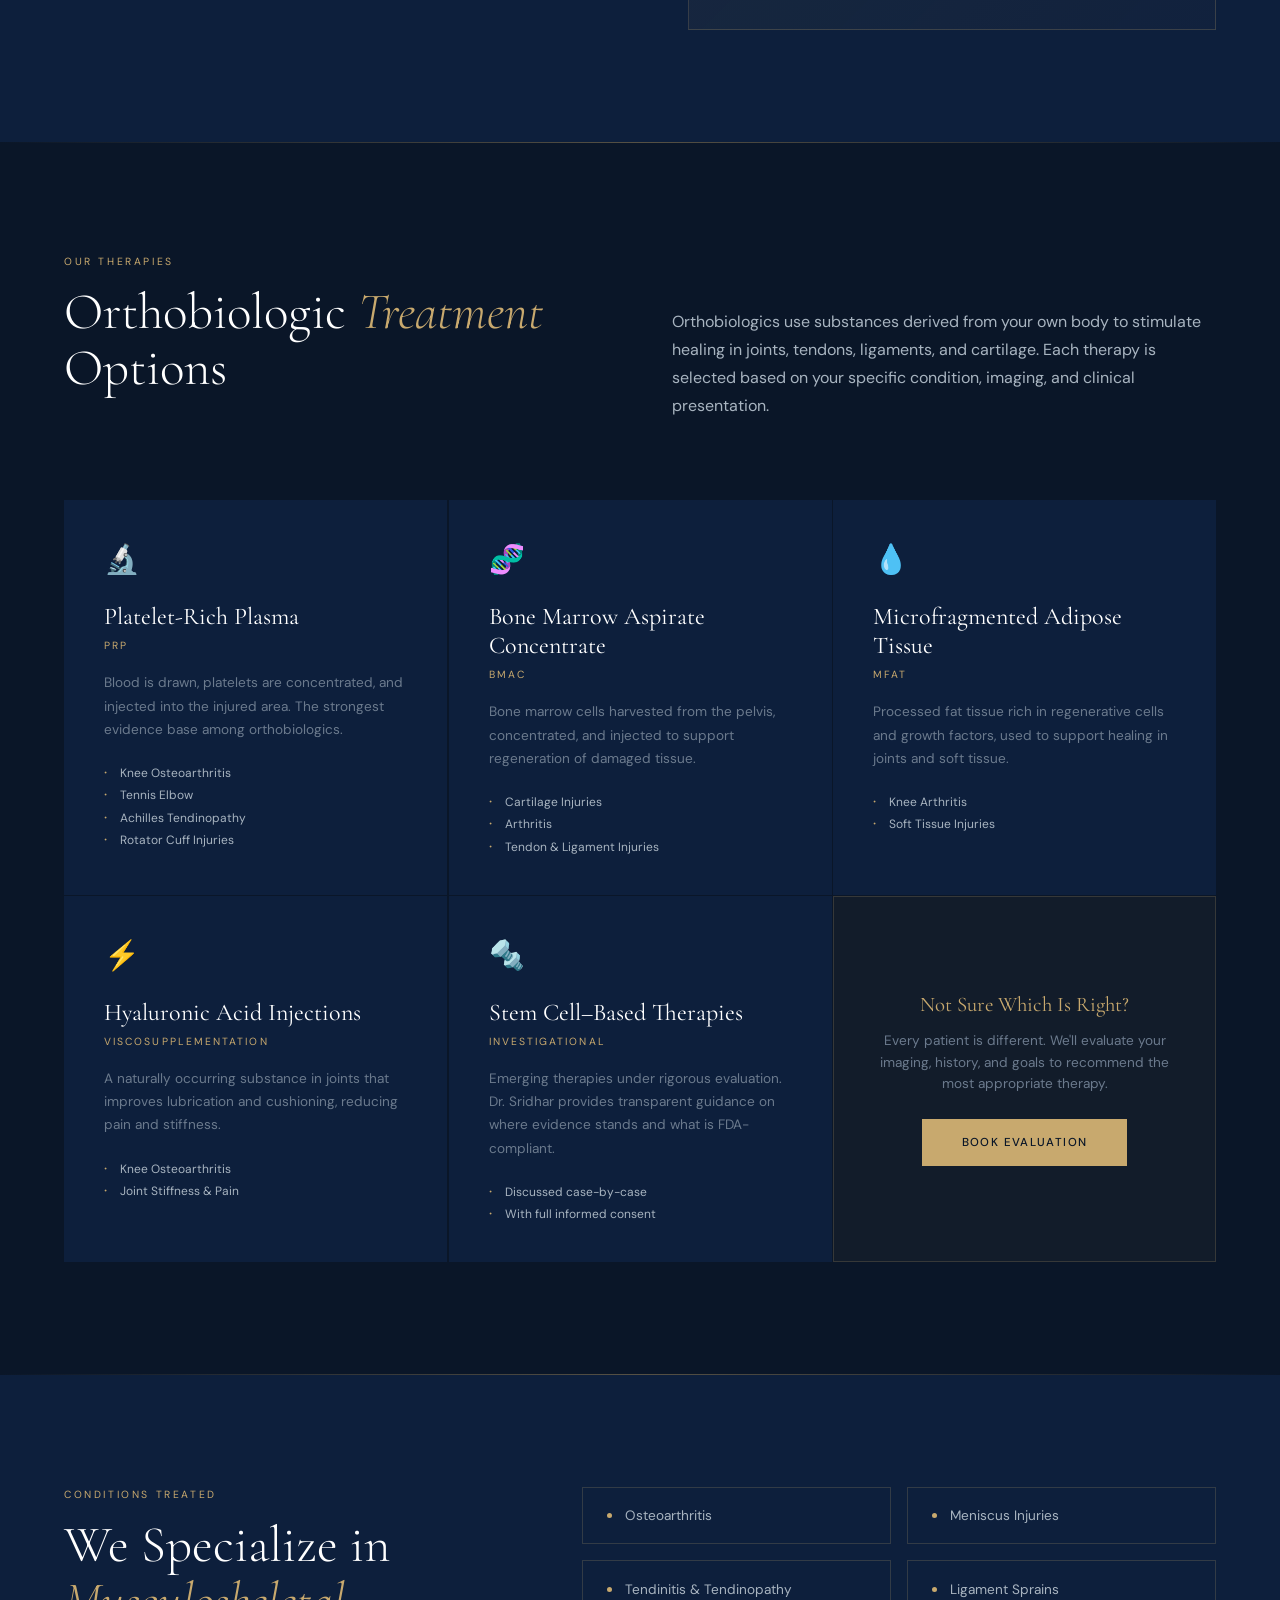
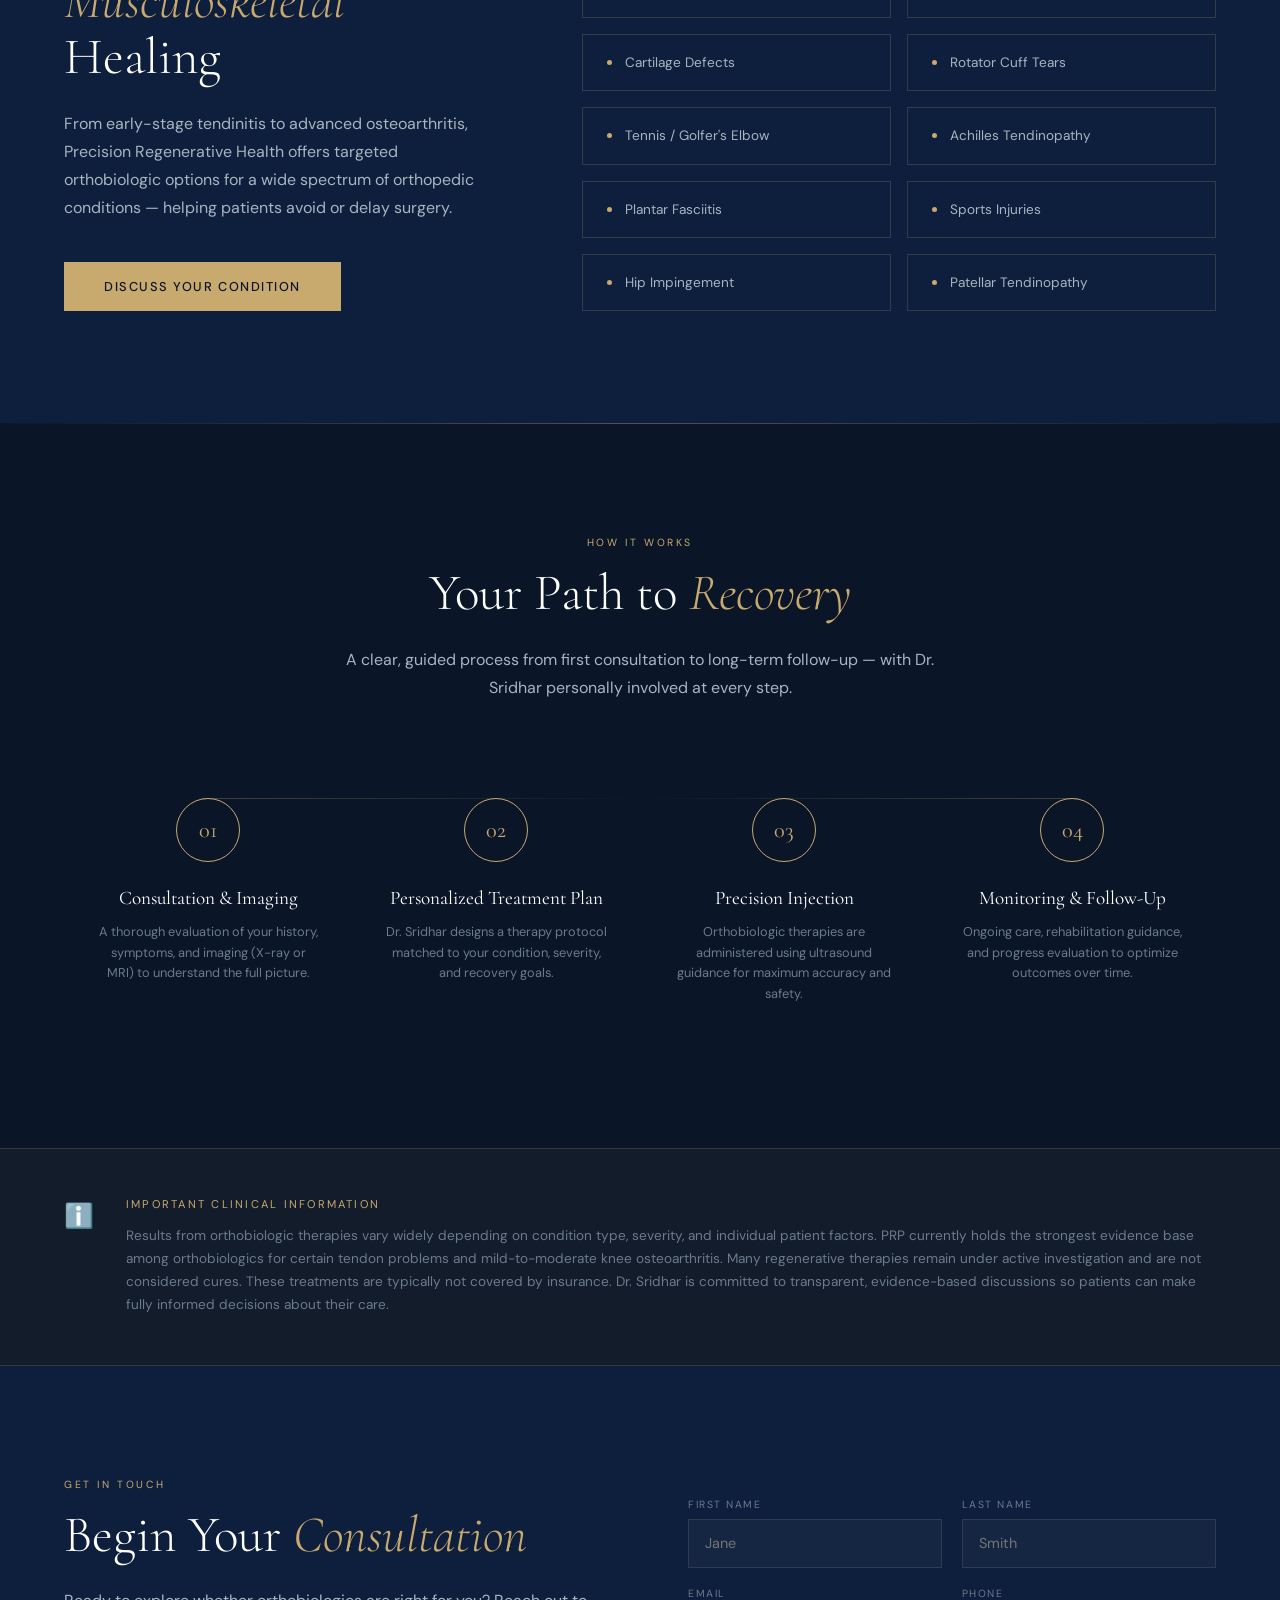
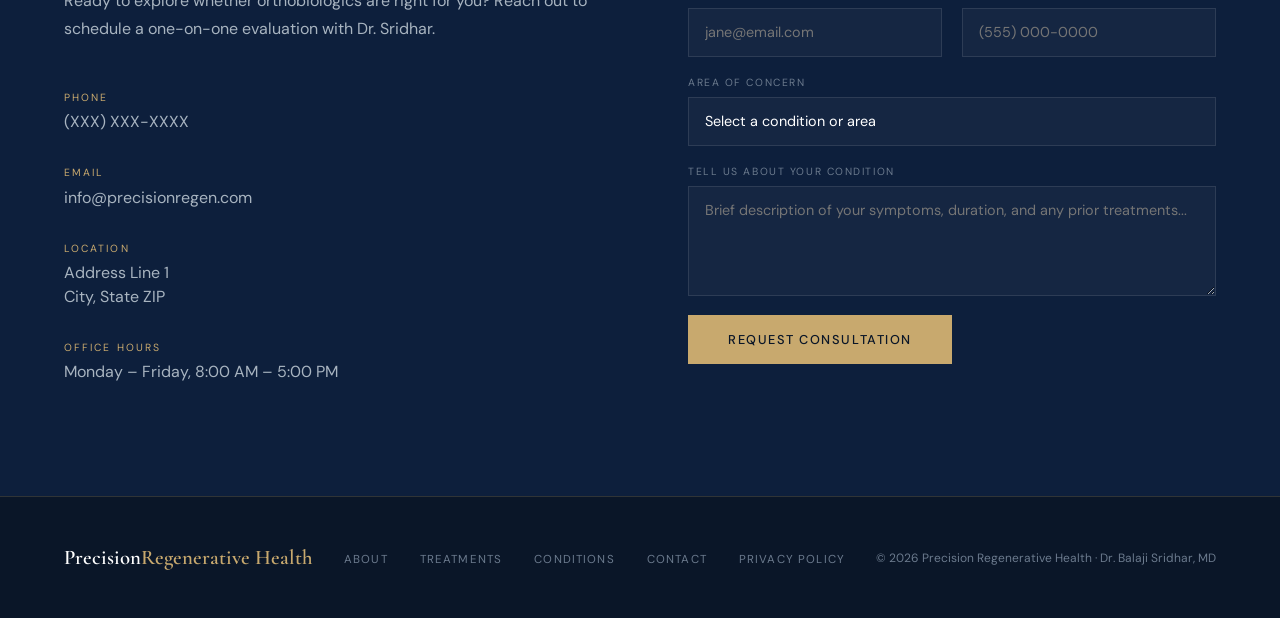
==== commit 2ac237b8: "Rename Precision Regen to Precision Regenerative Health" ====
--- a/index.html
+++ b/index.html
@@ -3,7 +3,7 @@
 <head>
 <meta charset="UTF-8">
 <meta name="viewport" content="width=device-width, initial-scale=1.0">
-<title>Precision Regen — Orthobiologic Excellence</title>
+<title>Precision Regenerative Health — Orthobiologic Excellence</title>
 <link href="https://fonts.googleapis.com/css2?family=Cormorant+Garamond:ital,wght@0,300;0,400;0,600;1,300;1,400&family=DM+Sans:wght@300;400;500&display=swap" rel="stylesheet">
 <style>
   :root {
@@ -509,7 +509,7 @@
 
 <!-- NAV -->
 <nav>
-  <a href="#" class="nav-logo">Precision<span>Regen</span></a>
+  <a href="#" class="nav-logo">Precision<span>Regenerative Health</span></a>
   <ul class="nav-links">
     <li><a href="#about">About</a></li>
     <li><a href="#treatments">Treatments</a></li>
@@ -526,7 +526,7 @@
     <div class="hero-eyebrow">Advanced Orthobiologic Medicine</div>
     <h1>Regenerate.<br><em>Restore.</em><br>Reclaim.</h1>
     <p class="hero-desc">
-      Precision Regen offers cutting-edge orthobiologic therapies that harness your body's own healing potential — restoring joints, tendons, and cartilage with science-driven precision.
+      Precision Regenerative Health offers cutting-edge orthobiologic therapies that harness your body's own healing potential — restoring joints, tendons, and cartilage with science-driven precision.
     </p>
     <div class="hero-actions">
       <a href="#contact" class="btn-primary">Schedule Consultation</a>
@@ -581,7 +581,7 @@
     <div class="section-label">Meet Your Physician</div>
     <h2 class="section-title">A New Standard in <em>Regenerative</em> Orthopedics</h2>
     <p class="section-body">
-      Precision Regen was founded on the belief that the body has extraordinary capacity to heal when given the right tools. By combining advanced orthobiologic techniques with a deeply personalized approach, we help patients move past pain — without defaulting to surgery.
+      Precision Regenerative Health was founded on the belief that the body has extraordinary capacity to heal when given the right tools. By combining advanced orthobiologic techniques with a deeply personalized approach, we help patients move past pain — without defaulting to surgery.
     </p>
     <ul class="credential-list" style="margin-top:2rem;">
       <li>Board-Certified Orthopedic Specialist</li>
@@ -699,7 +699,7 @@
     <div class="section-label">Conditions Treated</div>
     <h2 class="section-title">We Specialize in <em>Musculoskeletal</em> Healing</h2>
     <p class="section-body">
-      From early-stage tendinitis to advanced osteoarthritis, Precision Regen offers targeted orthobiologic options for a wide spectrum of orthopedic conditions — helping patients avoid or delay surgery.
+      From early-stage tendinitis to advanced osteoarthritis, Precision Regenerative Health offers targeted orthobiologic options for a wide spectrum of orthopedic conditions — helping patients avoid or delay surgery.
     </p>
     <a href="#contact" class="btn-primary" style="margin-top:2.5rem;display:inline-block;">Discuss Your Condition</a>
   </div>
@@ -836,7 +836,7 @@
 
 <!-- FOOTER -->
 <footer>
-  <div class="footer-logo">Precision<span>Regen</span></div>
+  <div class="footer-logo">Precision<span>Regenerative Health</span></div>
   <ul class="footer-links">
     <li><a href="#about">About</a></li>
     <li><a href="#treatments">Treatments</a></li>
@@ -844,7 +844,7 @@
     <li><a href="#contact">Contact</a></li>
     <li><a href="#">Privacy Policy</a></li>
   </ul>
-  <div class="footer-copy">© 2026 Precision Regen · Dr. Balaji Sridhar, MD</div>
+  <div class="footer-copy">© 2026 Precision Regenerative Health · Dr. Balaji Sridhar, MD</div>
 </footer>
 
 <script>
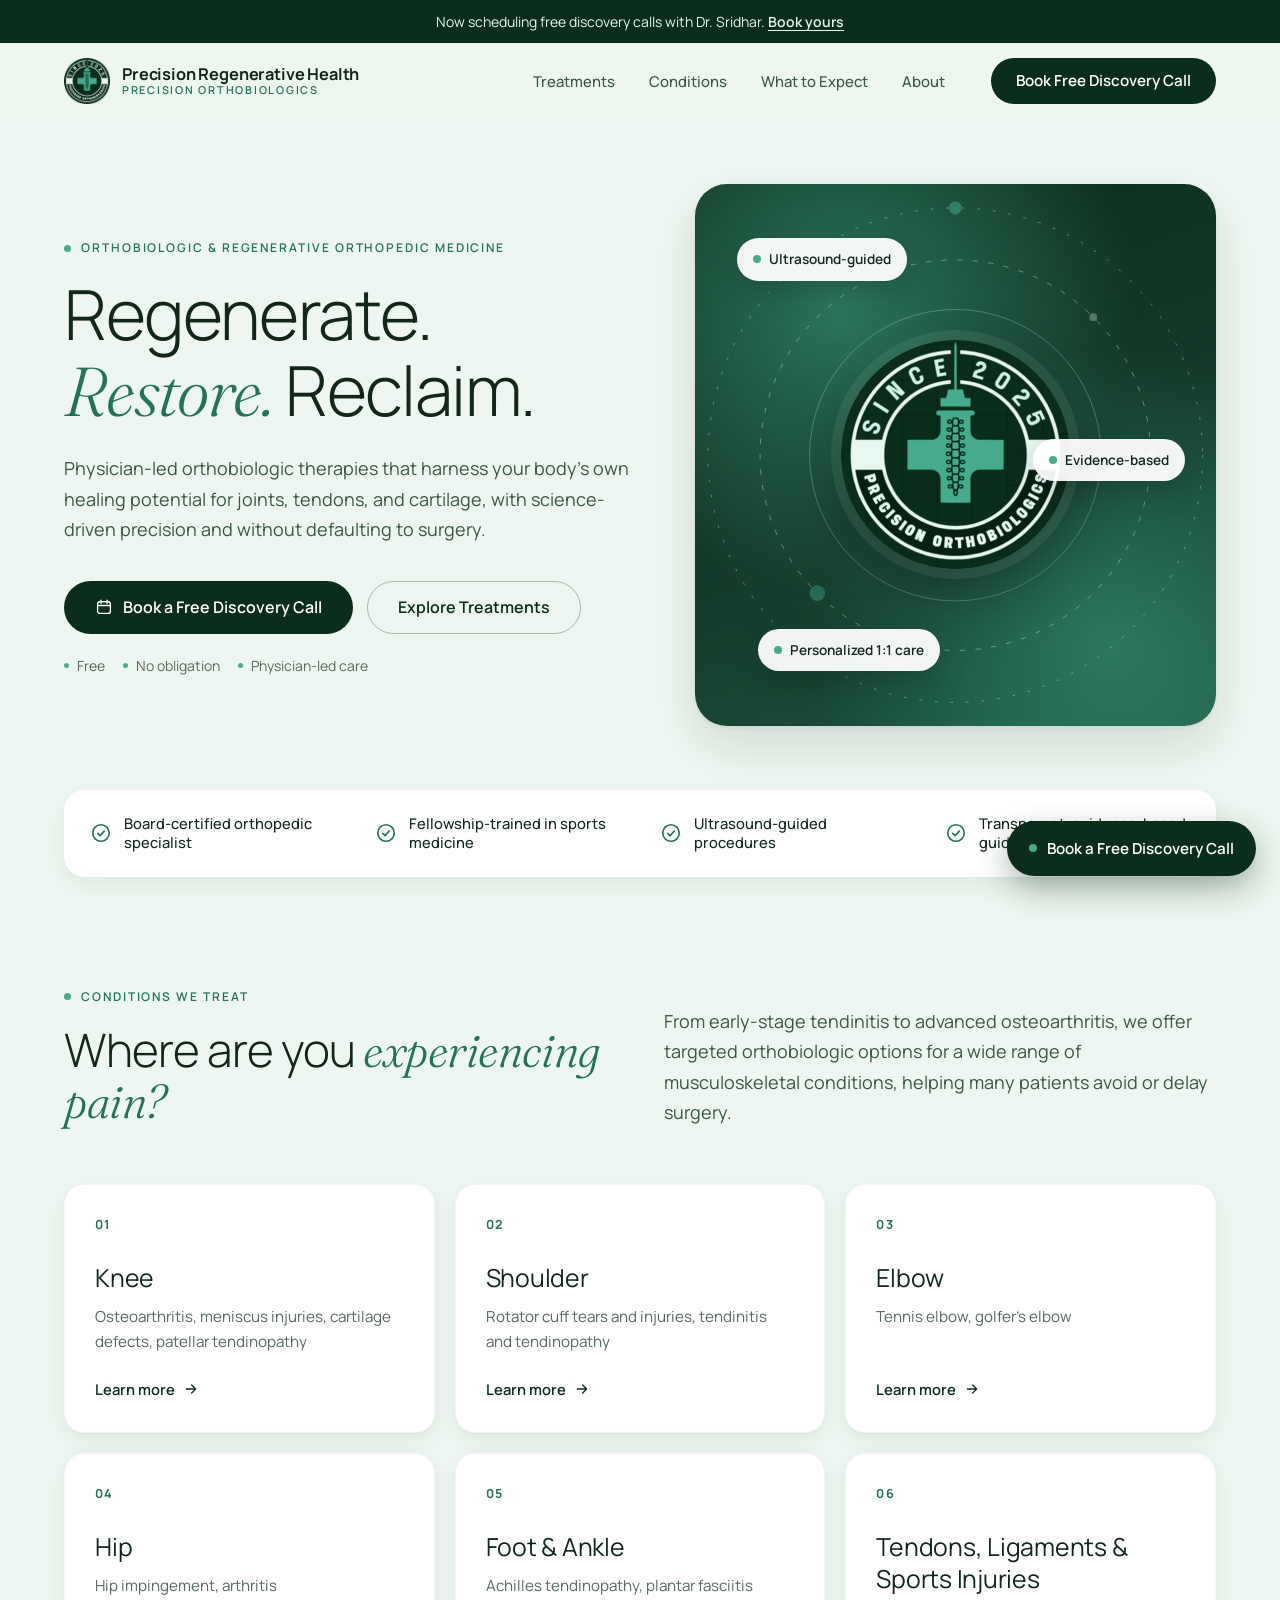
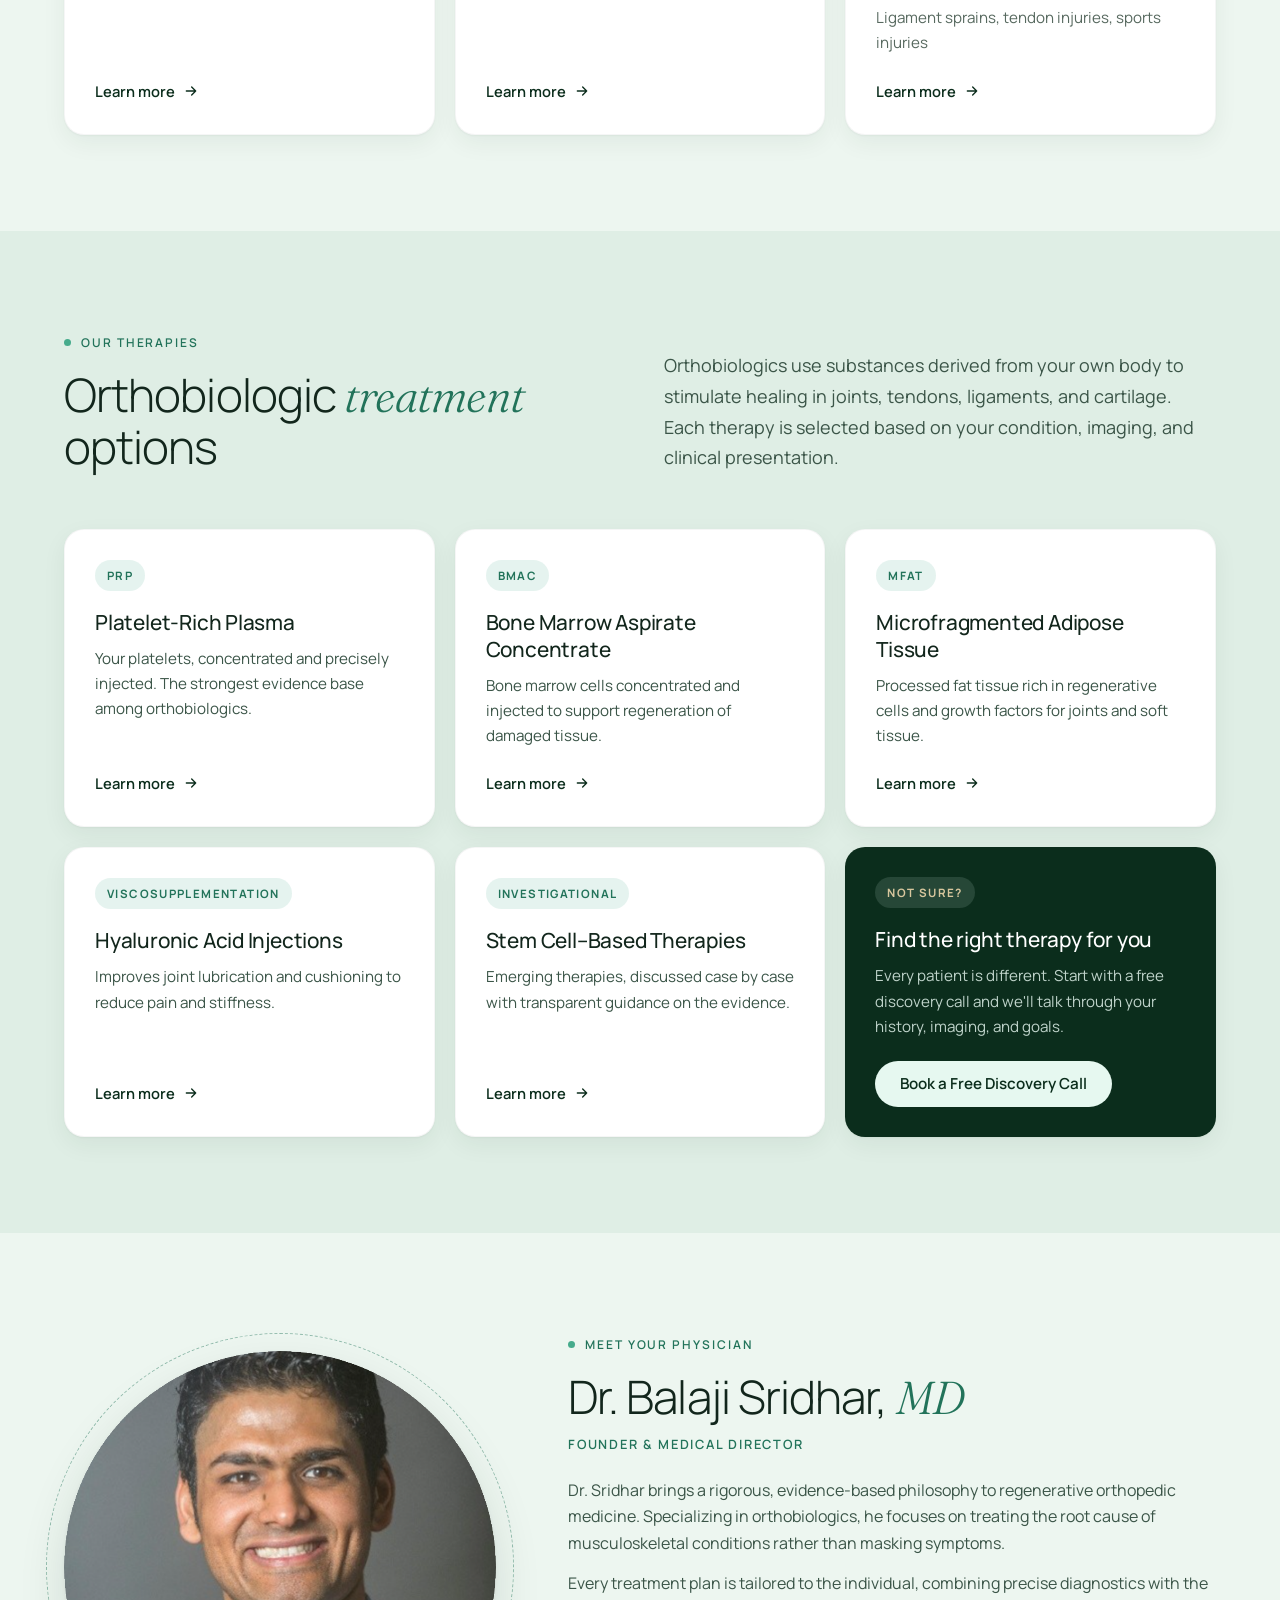
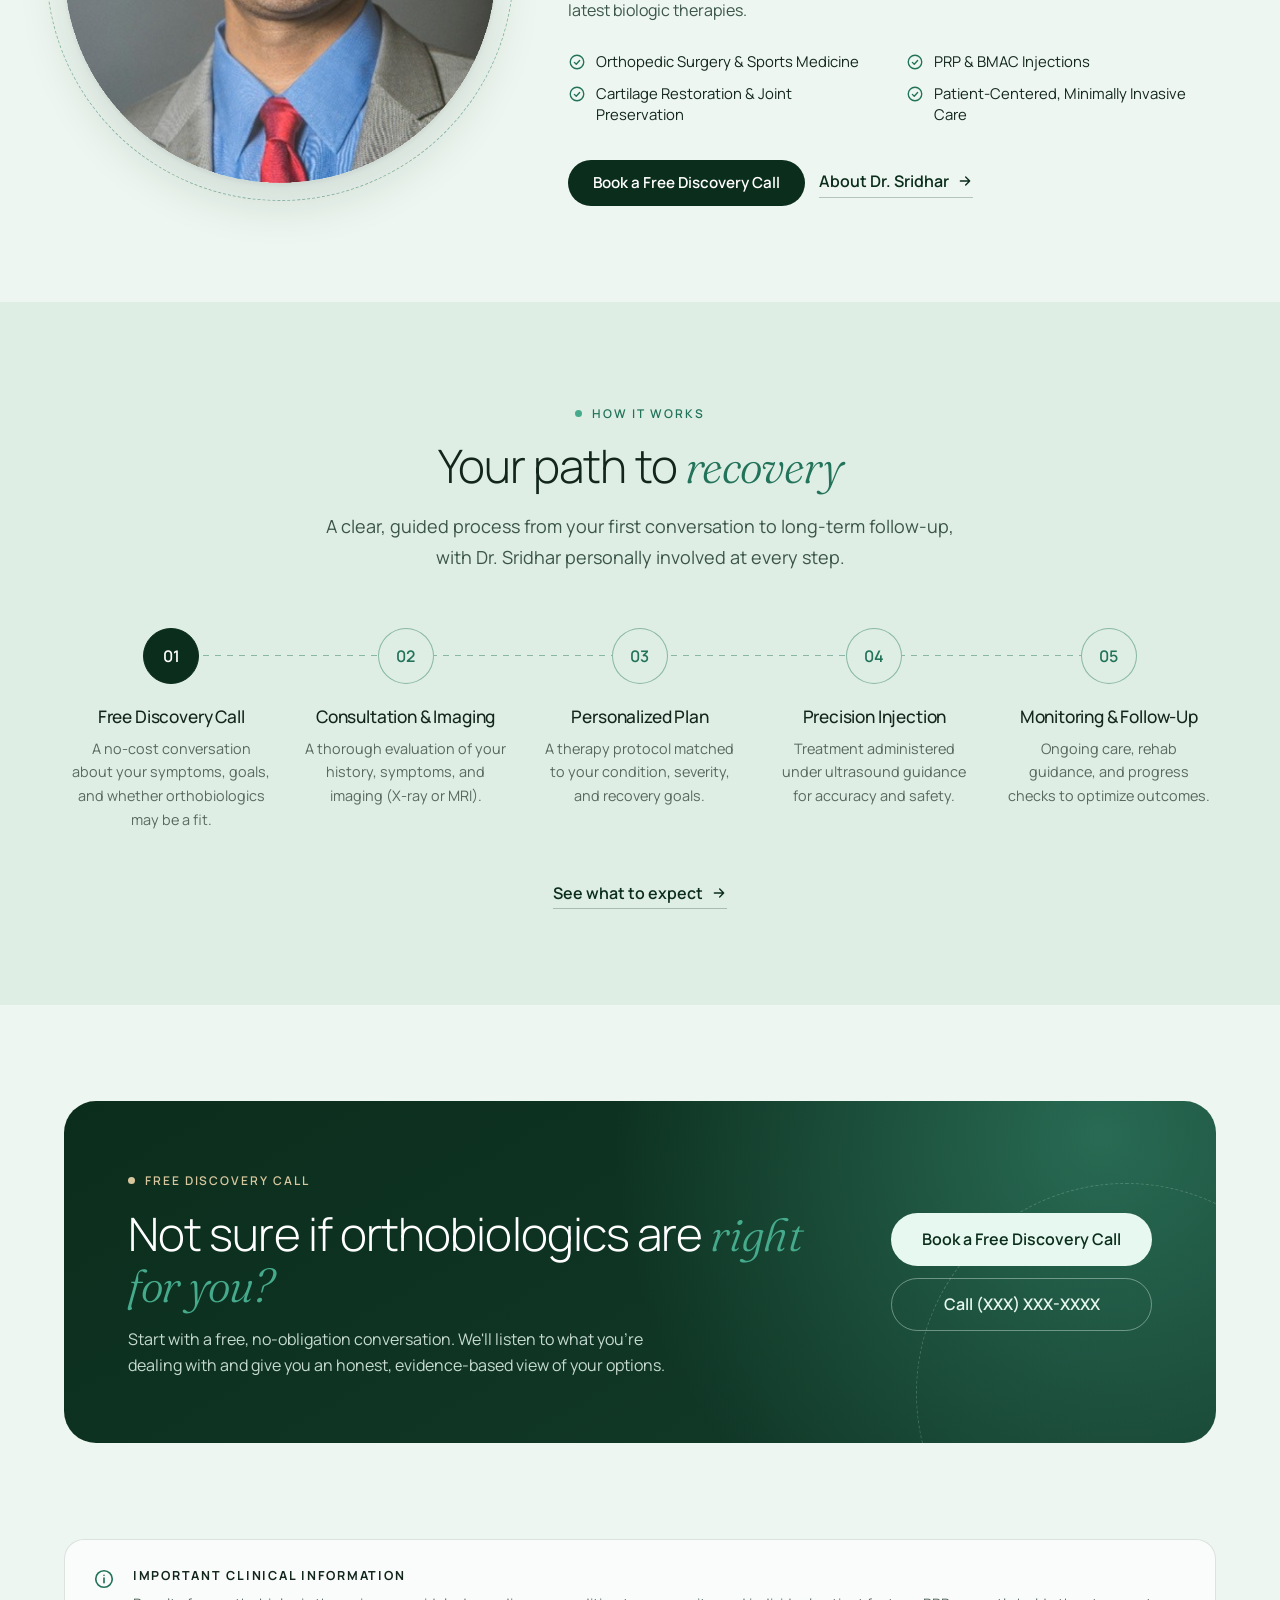
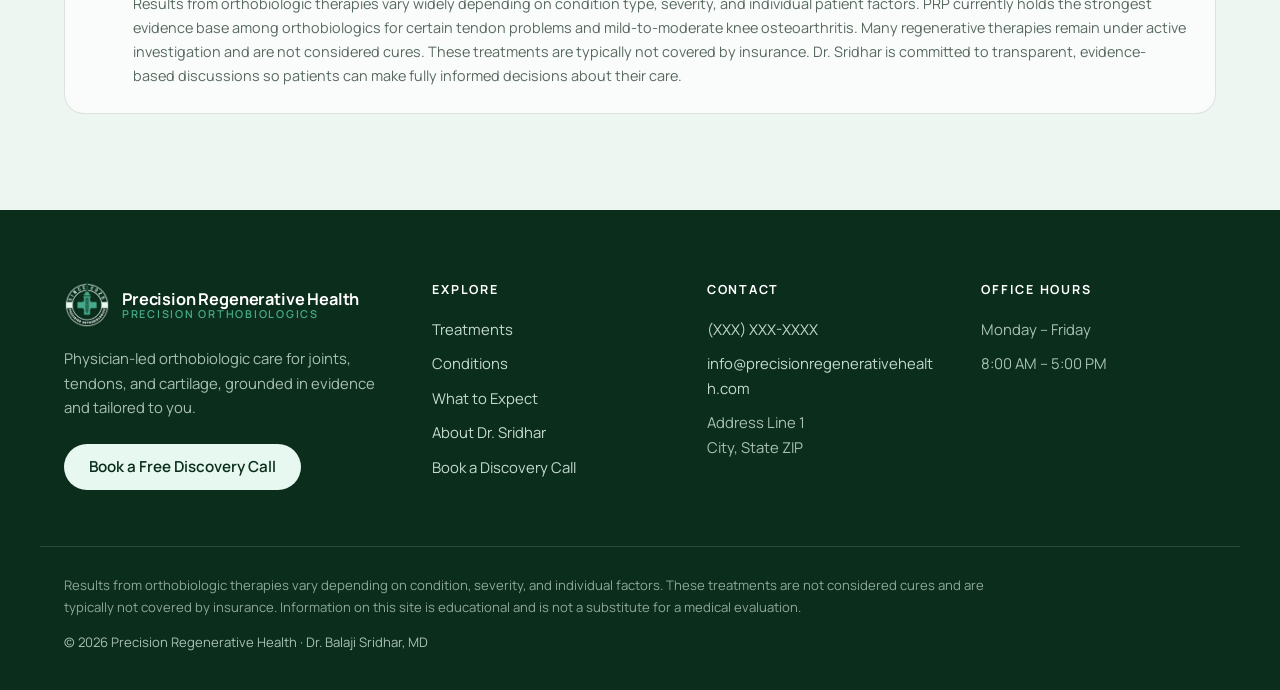
==== commit 3d314830: "Redesign site with light green theme and multiple pages - Light green palette drawn from the green l" ====
--- a/index.html
+++ b/index.html
@@ -3,868 +3,344 @@
 <head>
 <meta charset="UTF-8">
 <meta name="viewport" content="width=device-width, initial-scale=1.0">
-<title>Precision Regenerative Health — Orthobiologic Excellence</title>
-<link href="https://fonts.googleapis.com/css2?family=Cormorant+Garamond:ital,wght@0,300;0,400;0,600;1,300;1,400&family=DM+Sans:wght@300;400;500&display=swap" rel="stylesheet">
-<style>
-  :root {
-    --navy: #0a1628;
-    --deep: #0d1f3c;
-    --gold: #c8a96e;
-    --gold-light: #e8d5a3;
-    --cream: #f7f4ef;
-    --white: #ffffff;
-    --slate: #6b7a8d;
-    --light-slate: #a8b4c0;
-    --border: rgba(200, 169, 110, 0.2);
-  }
-
-  *, *::before, *::after { box-sizing: border-box; margin: 0; padding: 0; }
-
-  html { scroll-behavior: smooth; }
-
-  body {
-    font-family: 'DM Sans', sans-serif;
-    background: var(--navy);
-    color: var(--white);
-    overflow-x: hidden;
-  }
-
-  /* ── NAV ── */
-  nav {
-    position: fixed; top: 0; left: 0; right: 0; z-index: 100;
-    display: flex; align-items: center; justify-content: space-between;
-    padding: 1.5rem 4rem;
-    background: rgba(10,22,40,0.85);
-    backdrop-filter: blur(20px);
-    border-bottom: 1px solid var(--border);
-    transition: padding 0.3s ease;
-  }
-  .nav-logo {
-    font-family: 'Cormorant Garamond', serif;
-    font-size: 1.5rem; font-weight: 600;
-    letter-spacing: 0.05em; color: var(--white);
-    text-decoration: none;
-  }
-  .nav-logo span { color: var(--gold); }
-  .nav-links {
-    display: flex; gap: 2.5rem; list-style: none;
-  }
-  .nav-links a {
-    font-size: 0.8rem; font-weight: 400;
-    letter-spacing: 0.12em; text-transform: uppercase;
-    color: var(--light-slate); text-decoration: none;
-    transition: color 0.3s;
-  }
-  .nav-links a:hover { color: var(--gold); }
-  .nav-cta {
-    padding: 0.6rem 1.6rem;
-    border: 1px solid var(--gold);
-    color: var(--gold); font-size: 0.75rem;
-    letter-spacing: 0.12em; text-transform: uppercase;
-    text-decoration: none; font-weight: 500;
-    transition: all 0.3s;
-  }
-  .nav-cta:hover { background: var(--gold); color: var(--navy); }
-
-  /* ── HERO ── */
-  .hero {
-    min-height: 100vh;
-    display: grid; grid-template-columns: 1fr 1fr;
-    position: relative; overflow: hidden;
-  }
-  .hero-left {
-    display: flex; flex-direction: column; justify-content: center;
-    padding: 10rem 4rem 6rem 4rem;
-    position: relative; z-index: 2;
-  }
-  .hero-eyebrow {
-    font-size: 0.7rem; letter-spacing: 0.2em; text-transform: uppercase;
-    color: var(--gold); margin-bottom: 1.5rem;
-    display: flex; align-items: center; gap: 0.8rem;
-  }
-  .hero-eyebrow::before {
-    content: ''; display: block;
-    width: 2.5rem; height: 1px; background: var(--gold);
-  }
-  .hero h1 {
-    font-family: 'Cormorant Garamond', serif;
-    font-size: clamp(3.5rem, 6vw, 6rem);
-    font-weight: 300; line-height: 1.05;
-    margin-bottom: 2rem;
-  }
-  .hero h1 em {
-    font-style: italic; color: var(--gold);
-  }
-  .hero-desc {
-    font-size: 1rem; line-height: 1.7;
-    color: var(--light-slate); max-width: 480px;
-    margin-bottom: 3rem;
-  }
-  .hero-actions { display: flex; gap: 1.2rem; align-items: center; }
-  .btn-primary {
-    padding: 1rem 2.5rem;
-    background: var(--gold); color: var(--navy);
-    font-size: 0.8rem; letter-spacing: 0.12em;
-    text-transform: uppercase; font-weight: 500;
-    text-decoration: none; transition: all 0.3s;
-    display: inline-block;
-  }
-  .btn-primary:hover { background: var(--gold-light); }
-  .btn-ghost {
-    padding: 1rem 2rem;
-    border: 1px solid rgba(255,255,255,0.2);
-    color: var(--light-slate); font-size: 0.8rem;
-    letter-spacing: 0.12em; text-transform: uppercase;
-    text-decoration: none; transition: all 0.3s;
-  }
-  .btn-ghost:hover { border-color: var(--gold); color: var(--gold); }
-
-  .hero-right {
-    position: relative; overflow: hidden;
-  }
-  .hero-right::before {
-    content: '';
-    position: absolute; inset: 0;
-    background: linear-gradient(135deg, var(--navy) 0%, transparent 60%);
-    z-index: 1;
-  }
-  .hero-bg-img {
-    width: 100%; height: 100%;
-    object-fit: cover; opacity: 0.4;
-  }
-  .hero-bg-visual {
-    width: 100%; height: 100%;
-    background:
-      radial-gradient(ellipse at 70% 40%, rgba(200,169,110,0.12) 0%, transparent 60%),
-      radial-gradient(ellipse at 30% 80%, rgba(13,31,60,0.8) 0%, transparent 50%),
-      linear-gradient(135deg, #0a1628 0%, #1a2d4a 40%, #0d2240 100%);
-    display: flex; align-items: center; justify-content: center;
-  }
-  /* Animated cell/molecule visual */
-  .molecule-svg {
-    position: absolute; right: -2rem; top: 50%;
-    transform: translateY(-50%);
-    width: 55%; opacity: 0.15; z-index: 0;
-    animation: rotateSlow 30s linear infinite;
-  }
-  @keyframes rotateSlow { to { transform: translateY(-50%) rotate(360deg); } }
-
-  .hero-stats {
-    position: absolute; bottom: 4rem; right: 4rem;
-    z-index: 3; display: flex; gap: 2.5rem;
-  }
-  .stat {
-    text-align: right;
-  }
-  .stat-num {
-    font-family: 'Cormorant Garamond', serif;
-    font-size: 2.5rem; font-weight: 300; color: var(--gold);
-    line-height: 1;
-  }
-  .stat-label {
-    font-size: 0.65rem; letter-spacing: 0.15em;
-    text-transform: uppercase; color: var(--slate);
-    margin-top: 0.3rem;
-  }
-
-  /* ── DIVIDER ── */
-  .gold-divider {
-    height: 1px;
-    background: linear-gradient(90deg, transparent, var(--gold), transparent);
-    opacity: 0.4; margin: 0;
-  }
-
-  /* ── SECTION BASE ── */
-  section { padding: 7rem 4rem; }
-  .section-label {
-    font-size: 0.65rem; letter-spacing: 0.25em;
-    text-transform: uppercase; color: var(--gold);
-    margin-bottom: 1rem;
-  }
-  .section-title {
-    font-family: 'Cormorant Garamond', serif;
-    font-size: clamp(2.5rem, 4vw, 4rem);
-    font-weight: 300; line-height: 1.1;
-    margin-bottom: 1.5rem;
-  }
-  .section-title em { font-style: italic; color: var(--gold); }
-  .section-body {
-    font-size: 1rem; line-height: 1.75;
-    color: var(--light-slate); max-width: 600px;
-  }
-
-  /* ── ABOUT ── */
-  .about {
-    background: var(--deep);
-    display: grid; grid-template-columns: 1fr 1fr; gap: 6rem;
-    align-items: center;
-  }
-  .about-visual {
-    position: relative;
-    height: 500px;
-  }
-  .about-card {
-    background: linear-gradient(135deg, rgba(200,169,110,0.08), rgba(200,169,110,0.02));
-    border: 1px solid var(--border);
-    padding: 3rem;
-    height: 100%;
-    display: flex; flex-direction: column; justify-content: center;
-    position: relative; overflow: hidden;
-  }
-  .about-card::before {
-    content: '';
-    position: absolute; top: -50%; right: -50%;
-    width: 100%; height: 100%;
-    background: radial-gradient(circle, rgba(200,169,110,0.06) 0%, transparent 70%);
-  }
-  .dr-name {
-    font-family: 'Cormorant Garamond', serif;
-    font-size: 2rem; font-weight: 400;
-    margin-bottom: 0.5rem;
-  }
-  .dr-title {
-    font-size: 0.75rem; letter-spacing: 0.15em;
-    text-transform: uppercase; color: var(--gold);
-    margin-bottom: 2rem;
-  }
-  .dr-bio {
-    font-size: 0.95rem; line-height: 1.75;
-    color: var(--light-slate);
-  }
-  .credential-list {
-    margin-top: 2rem; list-style: none;
-    display: flex; flex-direction: column; gap: 0.7rem;
-  }
-  .credential-list li {
-    font-size: 0.8rem; color: var(--slate);
-    display: flex; align-items: center; gap: 0.8rem;
-  }
-  .credential-list li::before {
-    content: '—'; color: var(--gold);
-  }
-
-  /* ── TREATMENTS ── */
-  .treatments { background: var(--navy); }
-  .treatments-header {
-    display: grid; grid-template-columns: 1fr 1fr;
-    gap: 4rem; margin-bottom: 5rem;
-    align-items: end;
-  }
-  .treatments-grid {
-    display: grid; grid-template-columns: repeat(3, 1fr);
-    gap: 1.5px;
-  }
-  .treatment-card {
-    background: var(--deep);
-    padding: 2.5rem;
-    transition: all 0.4s;
-    position: relative; overflow: hidden;
-    cursor: default;
-  }
-  .treatment-card::after {
-    content: '';
-    position: absolute; bottom: 0; left: 0;
-    width: 0; height: 2px; background: var(--gold);
-    transition: width 0.4s;
-  }
-  .treatment-card:hover::after { width: 100%; }
-  .treatment-card:hover { background: rgba(13,31,60,0.9); }
-  .treatment-icon {
-    font-size: 1.8rem; margin-bottom: 1.5rem;
-    display: block;
-  }
-  .treatment-name {
-    font-family: 'Cormorant Garamond', serif;
-    font-size: 1.5rem; font-weight: 400;
-    margin-bottom: 0.5rem;
-  }
-  .treatment-abbr {
-    font-size: 0.65rem; letter-spacing: 0.2em;
-    text-transform: uppercase; color: var(--gold);
-    margin-bottom: 1.2rem; display: block;
-  }
-  .treatment-desc {
-    font-size: 0.85rem; line-height: 1.7;
-    color: var(--slate);
-  }
-  .treatment-uses {
-    margin-top: 1.5rem; list-style: none;
-    display: flex; flex-direction: column; gap: 0.4rem;
-  }
-  .treatment-uses li {
-    font-size: 0.75rem; color: var(--light-slate);
-    padding-left: 1rem; position: relative;
-  }
-  .treatment-uses li::before {
-    content: '·'; position: absolute; left: 0;
-    color: var(--gold); font-size: 1rem; line-height: 1;
-  }
-
-  /* ── CONDITIONS ── */
-  .conditions {
-    background: var(--deep);
-    display: grid; grid-template-columns: 1fr 1.5fr;
-    gap: 6rem; align-items: center;
-  }
-  .conditions-list {
-    display: grid; grid-template-columns: 1fr 1fr;
-    gap: 1rem;
-  }
-  .condition-item {
-    padding: 1.2rem 1.5rem;
-    border: 1px solid var(--border);
-    font-size: 0.85rem;
-    color: var(--light-slate);
-    transition: all 0.3s;
-    display: flex; align-items: center; gap: 0.8rem;
-  }
-  .condition-item:hover {
-    border-color: var(--gold);
-    color: var(--white);
-    background: rgba(200,169,110,0.04);
-  }
-  .condition-item::before {
-    content: ''; flex-shrink: 0;
-    width: 5px; height: 5px;
-    border-radius: 50%; background: var(--gold);
-  }
-
-  /* ── PROCESS ── */
-  .process { background: var(--navy); }
-  .process-steps {
-    display: grid; grid-template-columns: repeat(4, 1fr);
-    gap: 0; margin-top: 4rem;
-    position: relative;
-  }
-  .process-steps::before {
-    content: '';
-    position: absolute; top: 2rem; left: 12%; right: 12%;
-    height: 1px;
-    background: linear-gradient(90deg, var(--gold), transparent, var(--gold));
-    opacity: 0.3; z-index: 0;
-  }
-  .process-step {
-    padding: 2rem; text-align: center;
-    position: relative; z-index: 1;
-  }
-  .step-num {
-    width: 4rem; height: 4rem;
-    border: 1px solid var(--gold);
-    border-radius: 50%;
-    display: flex; align-items: center; justify-content: center;
-    font-family: 'Cormorant Garamond', serif;
-    font-size: 1.4rem; color: var(--gold);
-    margin: 0 auto 1.5rem;
-    background: var(--navy);
-  }
-  .step-title {
-    font-family: 'Cormorant Garamond', serif;
-    font-size: 1.2rem; margin-bottom: 0.8rem;
-  }
-  .step-desc {
-    font-size: 0.8rem; line-height: 1.6;
-    color: var(--slate);
-  }
-
-  /* ── DISCLAIMER ── */
-  .disclaimer {
-    background: rgba(200,169,110,0.04);
-    border-top: 1px solid var(--border);
-    border-bottom: 1px solid var(--border);
-    padding: 3rem 4rem;
-    display: flex; gap: 2rem; align-items: flex-start;
-  }
-  .disclaimer-icon {
-    font-size: 1.5rem; flex-shrink: 0; margin-top: 0.2rem;
-  }
-  .disclaimer-title {
-    font-size: 0.7rem; letter-spacing: 0.2em;
-    text-transform: uppercase; color: var(--gold);
-    margin-bottom: 0.8rem;
-  }
-  .disclaimer-text {
-    font-size: 0.85rem; line-height: 1.7;
-    color: var(--slate);
-  }
-
-  /* ── CONTACT ── */
-  .contact {
-    background: var(--deep);
-    display: grid; grid-template-columns: 1fr 1fr;
-    gap: 6rem; align-items: center;
-  }
-  .contact-form {
-    display: flex; flex-direction: column; gap: 1.2rem;
-  }
-  .form-row { display: grid; grid-template-columns: 1fr 1fr; gap: 1.2rem; }
-  .form-group { display: flex; flex-direction: column; gap: 0.5rem; }
-  .form-group label {
-    font-size: 0.65rem; letter-spacing: 0.15em;
-    text-transform: uppercase; color: var(--slate);
-  }
-  .form-group input,
-  .form-group select,
-  .form-group textarea {
-    background: rgba(255,255,255,0.03);
-    border: 1px solid rgba(255,255,255,0.1);
-    color: var(--white); padding: 0.9rem 1rem;
-    font-family: 'DM Sans', sans-serif; font-size: 0.9rem;
-    outline: none; transition: border-color 0.3s;
-    -webkit-appearance: none;
-  }
-  .form-group input:focus,
-  .form-group select:focus,
-  .form-group textarea:focus {
-    border-color: var(--gold);
-  }
-  .form-group select option { background: var(--deep); }
-  .form-group textarea { resize: vertical; min-height: 110px; }
-  .form-submit {
-    padding: 1rem 2.5rem;
-    background: var(--gold); color: var(--navy);
-    font-size: 0.8rem; letter-spacing: 0.12em;
-    text-transform: uppercase; font-weight: 500;
-    border: none; cursor: pointer; align-self: flex-start;
-    transition: all 0.3s; font-family: 'DM Sans', sans-serif;
-  }
-  .form-submit:hover { background: var(--gold-light); }
-  .contact-info { display: flex; flex-direction: column; gap: 2rem; }
-  .contact-item { display: flex; flex-direction: column; gap: 0.4rem; }
-  .contact-item-label {
-    font-size: 0.65rem; letter-spacing: 0.2em;
-    text-transform: uppercase; color: var(--gold);
-  }
-  .contact-item-val {
-    font-size: 1rem; color: var(--light-slate);
-    line-height: 1.5;
-  }
-
-  /* ── FOOTER ── */
-  footer {
-    background: var(--navy);
-    padding: 3rem 4rem;
-    display: flex; align-items: center;
-    justify-content: space-between;
-    border-top: 1px solid var(--border);
-  }
-  .footer-logo {
-    font-family: 'Cormorant Garamond', serif;
-    font-size: 1.3rem; font-weight: 600;
-    color: var(--white);
-  }
-  .footer-logo span { color: var(--gold); }
-  .footer-copy {
-    font-size: 0.75rem; color: var(--slate);
-  }
-  .footer-links {
-    display: flex; gap: 2rem; list-style: none;
-  }
-  .footer-links a {
-    font-size: 0.72rem; letter-spacing: 0.1em;
-    text-transform: uppercase; color: var(--slate);
-    text-decoration: none; transition: color 0.3s;
-  }
-  .footer-links a:hover { color: var(--gold); }
-
-  /* ── ANIMATIONS ── */
-  @keyframes fadeUp {
-    from { opacity: 0; transform: translateY(30px); }
-    to { opacity: 1; transform: translateY(0); }
-  }
-  .hero-left > * {
-    animation: fadeUp 0.8s ease both;
-  }
-  .hero-left > *:nth-child(1) { animation-delay: 0.1s; }
-  .hero-left > *:nth-child(2) { animation-delay: 0.25s; }
-  .hero-left > *:nth-child(3) { animation-delay: 0.4s; }
-  .hero-left > *:nth-child(4) { animation-delay: 0.55s; }
-
-  /* ── RESPONSIVE ── */
-  @media (max-width: 1024px) {
-    nav { padding: 1.2rem 2rem; }
-    .nav-links { display: none; }
-    section { padding: 5rem 2rem; }
-    .hero { grid-template-columns: 1fr; }
-    .hero-right { display: none; }
-    .hero-left { padding: 9rem 2rem 4rem; }
-    .hero-stats { right: 2rem; bottom: 2rem; }
-    .about, .conditions, .contact { grid-template-columns: 1fr; gap: 3rem; }
-    .treatments-header { grid-template-columns: 1fr; }
-    .treatments-grid { grid-template-columns: 1fr 1fr; }
-    .process-steps { grid-template-columns: 1fr 1fr; }
-    .process-steps::before { display: none; }
-    footer { flex-direction: column; gap: 1.5rem; text-align: center; }
-    .footer-links { flex-wrap: wrap; justify-content: center; }
-    .disclaimer { padding: 2.5rem 2rem; }
-  }
-  @media (max-width: 640px) {
-    .treatments-grid { grid-template-columns: 1fr; }
-    .process-steps { grid-template-columns: 1fr; }
-    .conditions-list { grid-template-columns: 1fr; }
-    .form-row { grid-template-columns: 1fr; }
-  }
-</style>
+<title>Precision Regenerative Health — Orthobiologic &amp; Regenerative Orthopedic Care</title>
+<meta name="description" content="Physician-led orthobiologic care, including PRP and BMAC, for joint, tendon, and cartilage conditions. Book a free discovery call with Dr. Balaji Sridhar, MD.">
+<link rel="canonical" href="https://precisionregenerativehealth.com/">
+<meta property="og:title" content="Precision Regenerative Health">
+<meta property="og:description" content="Physician-led orthobiologic care for joints, tendons, and cartilage. Book a free discovery call.">
+<meta property="og:image" content="https://precisionregenerativehealth.com/assets/img/logo.png">
+<meta property="og:url" content="https://precisionregenerativehealth.com/">
+<link rel="icon" type="image/png" href="assets/img/favicon.png">
+<link rel="preconnect" href="https://fonts.googleapis.com">
+<link rel="preconnect" href="https://fonts.gstatic.com" crossorigin>
+<link href="https://fonts.googleapis.com/css2?family=Fraunces:ital,opsz,wght@1,9..144,300;1,9..144,400&family=Manrope:wght@300;400;500;600;700&display=swap" rel="stylesheet">
+<link rel="stylesheet" href="assets/css/styles.css">
 </head>
 <body>
 
-<!-- NAV -->
-<nav>
-  <a href="#" class="nav-logo">Precision<span>Regenerative Health</span></a>
-  <ul class="nav-links">
-    <li><a href="#about">About</a></li>
-    <li><a href="#treatments">Treatments</a></li>
-    <li><a href="#conditions">Conditions</a></li>
-    <li><a href="#process">Process</a></li>
-    <li><a href="#contact">Contact</a></li>
-  </ul>
-  <a href="#contact" class="nav-cta">Book Consultation</a>
-</nav>
-
-<!-- HERO -->
-<section class="hero" id="home">
-  <div class="hero-left">
-    <div class="hero-eyebrow">Advanced Orthobiologic Medicine</div>
-    <h1>Regenerate.<br><em>Restore.</em><br>Reclaim.</h1>
-    <p class="hero-desc">
-      Precision Regenerative Health offers cutting-edge orthobiologic therapies that harness your body's own healing potential — restoring joints, tendons, and cartilage with science-driven precision.
-    </p>
-    <div class="hero-actions">
-      <a href="#contact" class="btn-primary">Schedule Consultation</a>
-      <a href="#treatments" class="btn-ghost">Explore Treatments</a>
-    </div>
+<a class="skip-link" href="#main">Skip to content</a>
+
+<div class="announce">
+  <a href="book.html">Now scheduling free discovery calls with Dr. Sridhar. <span>Book yours</span></a>
+</div>
+
+<header class="site-header">
+  <div class="container header-inner">
+    <a class="brand" href="index.html" aria-label="Precision Regenerative Health home">
+      <img src="assets/img/logo.png" alt="" width="46" height="46">
+      <span class="brand-text">
+        <span class="brand-name">Precision Regenerative Health</span>
+        <span class="brand-sub">Precision Orthobiologics</span>
+      </span>
+    </a>
+    <nav class="main-nav" id="main-nav" aria-label="Main">
+      <ul>
+        <li><a href="treatments.html">Treatments</a></li>
+        <li><a href="conditions.html">Conditions</a></li>
+        <li><a href="what-to-expect.html">What to Expect</a></li>
+        <li><a href="about.html">About</a></li>
+      </ul>
+    </nav>
+    <a class="btn btn-primary header-cta" href="book.html">Book Free Discovery Call</a>
+    <button class="nav-toggle" type="button" aria-controls="main-nav" aria-expanded="false" aria-label="Open menu"><span></span></button>
   </div>
-  <div class="hero-right">
-    <div class="hero-bg-visual">
-      <!-- Decorative SVG molecule -->
-      <svg class="molecule-svg" viewBox="0 0 400 400" fill="none" xmlns="http://www.w3.org/2000/svg">
-        <circle cx="200" cy="200" r="160" stroke="#c8a96e" stroke-width="0.5" stroke-dasharray="4 8"/>
-        <circle cx="200" cy="200" r="100" stroke="#c8a96e" stroke-width="0.5" stroke-dasharray="2 6"/>
-        <circle cx="200" cy="200" r="50" stroke="#c8a96e" stroke-width="1"/>
-        <circle cx="200" cy="40" r="12" fill="#c8a96e" opacity="0.5"/>
-        <circle cx="344" cy="120" r="8" fill="#c8a96e" opacity="0.4"/>
-        <circle cx="344" cy="280" r="10" fill="#c8a96e" opacity="0.3"/>
-        <circle cx="200" cy="360" r="7" fill="#c8a96e" opacity="0.4"/>
-        <circle cx="56" cy="280" r="12" fill="#c8a96e" opacity="0.5"/>
-        <circle cx="56" cy="120" r="8" fill="#c8a96e" opacity="0.3"/>
-        <line x1="200" y1="40" x2="344" y2="120" stroke="#c8a96e" stroke-width="0.5" opacity="0.3"/>
-        <line x1="344" y1="120" x2="344" y2="280" stroke="#c8a96e" stroke-width="0.5" opacity="0.3"/>
-        <line x1="344" y1="280" x2="200" y2="360" stroke="#c8a96e" stroke-width="0.5" opacity="0.3"/>
-        <line x1="200" y1="360" x2="56" y2="280" stroke="#c8a96e" stroke-width="0.5" opacity="0.3"/>
-        <line x1="56" y1="280" x2="56" y2="120" stroke="#c8a96e" stroke-width="0.5" opacity="0.3"/>
-        <line x1="56" y1="120" x2="200" y2="40" stroke="#c8a96e" stroke-width="0.5" opacity="0.3"/>
-        <circle cx="200" cy="200" r="15" fill="#c8a96e" opacity="0.2"/>
-        <circle cx="200" cy="200" r="6" fill="#c8a96e" opacity="0.6"/>
-      </svg>
-    </div>
-    <div class="hero-stats">
-      <div class="stat">
-        <div class="stat-num">PRP</div>
-        <div class="stat-label">Proven Therapy</div>
-      </div>
-      <div class="stat">
-        <div class="stat-num">5+</div>
-        <div class="stat-label">Orthobiologics</div>
-      </div>
-      <div class="stat">
-        <div class="stat-num">1:1</div>
-        <div class="stat-label">Personalized Care</div>
-      </div>
+</header>
+
+<main id="main">
+
+  <!-- HERO -->
+  <section class="hero">
+    <div class="container hero-grid">
+      <div class="hero-copy">
+        <p class="eyebrow">Orthobiologic &amp; Regenerative Orthopedic Medicine</p>
+        <h1>Regenerate. <em>Restore.</em> Reclaim.</h1>
+        <p class="lead">Physician-led orthobiologic therapies that harness your body's own healing potential for joints, tendons, and cartilage, with science-driven precision and without defaulting to surgery.</p>
+        <div class="hero-actions">
+          <a class="btn btn-primary btn-lg" href="book.html">
+            <svg viewBox="0 0 24 24" fill="none" stroke="currentColor" stroke-width="1.8" stroke-linecap="round" stroke-linejoin="round" aria-hidden="true"><rect x="3.5" y="5" width="17" height="15.5" rx="3"/><path d="M3.5 10h17M8 3v4M16 3v4"/></svg>
+            Book a Free Discovery Call
+          </a>
+          <a class="btn btn-ghost btn-lg" href="treatments.html">Explore Treatments</a>
+        </div>
+        <p class="hero-note"><span>Free</span><span>No obligation</span><span>Physician-led care</span></p>
+      </div>
+
+      <div class="hero-visual" aria-hidden="true">
+        <svg class="hero-rings" viewBox="0 0 400 400" fill="none">
+          <circle cx="200" cy="200" r="190" stroke="#e6f8f0" stroke-width="0.6" stroke-dasharray="2 10"/>
+          <circle cx="200" cy="200" r="150" stroke="#e6f8f0" stroke-width="0.6" stroke-dasharray="4 8"/>
+          <circle cx="200" cy="200" r="112" stroke="#e6f8f0" stroke-width="0.4"/>
+          <circle cx="200" cy="10" r="5" fill="#46ab8c"/>
+          <circle cx="350" cy="200" r="4" fill="#e6f8f0" opacity="0.7"/>
+          <circle cx="94" cy="306" r="6" fill="#46ab8c" opacity="0.8"/>
+          <circle cx="306" cy="94" r="3" fill="#e6f8f0" opacity="0.6"/>
+        </svg>
+        <img class="hero-badge" src="assets/img/logo.png" alt="">
+        <span class="chip chip-1">Ultrasound-guided</span>
+        <span class="chip chip-2">Evidence-based</span>
+        <span class="chip chip-3">Personalized 1:1 care</span>
+      </div>
+    </div>
+  </section>
+
+  <!-- TRUST STRIP -->
+  <section class="trust" aria-label="Credentials">
+    <div class="container">
+      <ul class="trust-list">
+        <li><svg viewBox="0 0 24 24" fill="none" stroke="currentColor" stroke-width="1.8" stroke-linecap="round" stroke-linejoin="round" aria-hidden="true"><circle cx="12" cy="12" r="9"/><path d="m8.5 12.5 2.5 2.5 4.5-5"/></svg>Board-certified orthopedic specialist</li>
+        <li><svg viewBox="0 0 24 24" fill="none" stroke="currentColor" stroke-width="1.8" stroke-linecap="round" stroke-linejoin="round" aria-hidden="true"><circle cx="12" cy="12" r="9"/><path d="m8.5 12.5 2.5 2.5 4.5-5"/></svg>Fellowship-trained in sports medicine</li>
+        <li><svg viewBox="0 0 24 24" fill="none" stroke="currentColor" stroke-width="1.8" stroke-linecap="round" stroke-linejoin="round" aria-hidden="true"><circle cx="12" cy="12" r="9"/><path d="m8.5 12.5 2.5 2.5 4.5-5"/></svg>Ultrasound-guided procedures</li>
+        <li><svg viewBox="0 0 24 24" fill="none" stroke="currentColor" stroke-width="1.8" stroke-linecap="round" stroke-linejoin="round" aria-hidden="true"><circle cx="12" cy="12" r="9"/><path d="m8.5 12.5 2.5 2.5 4.5-5"/></svg>Transparent, evidence-based guidance</li>
+      </ul>
+    </div>
+  </section>
+
+  <!-- PAIN AREAS -->
+  <section class="section">
+    <div class="container">
+      <div class="section-head split">
+        <div>
+          <p class="eyebrow">Conditions We Treat</p>
+          <h2>Where are you <em>experiencing pain?</em></h2>
+        </div>
+        <p class="lead">From early-stage tendinitis to advanced osteoarthritis, we offer targeted orthobiologic options for a wide range of musculoskeletal conditions, helping many patients avoid or delay surgery.</p>
+      </div>
+      <div class="grid-3">
+        <a class="card area-card" href="conditions.html#knee">
+          <p class="area-num">01</p>
+          <h3>Knee</h3>
+          <p>Osteoarthritis, meniscus injuries, cartilage defects, patellar tendinopathy</p>
+          <div class="card-foot"><span class="card-arrow">Learn more <svg viewBox="0 0 24 24" fill="none" stroke="currentColor" stroke-width="2" stroke-linecap="round" stroke-linejoin="round" aria-hidden="true"><path d="M5 12h14M13 6l6 6-6 6"/></svg></span></div>
+        </a>
+        <a class="card area-card" href="conditions.html#shoulder">
+          <p class="area-num">02</p>
+          <h3>Shoulder</h3>
+          <p>Rotator cuff tears and injuries, tendinitis and tendinopathy</p>
+          <div class="card-foot"><span class="card-arrow">Learn more <svg viewBox="0 0 24 24" fill="none" stroke="currentColor" stroke-width="2" stroke-linecap="round" stroke-linejoin="round" aria-hidden="true"><path d="M5 12h14M13 6l6 6-6 6"/></svg></span></div>
+        </a>
+        <a class="card area-card" href="conditions.html#elbow">
+          <p class="area-num">03</p>
+          <h3>Elbow</h3>
+          <p>Tennis elbow, golfer's elbow</p>
+          <div class="card-foot"><span class="card-arrow">Learn more <svg viewBox="0 0 24 24" fill="none" stroke="currentColor" stroke-width="2" stroke-linecap="round" stroke-linejoin="round" aria-hidden="true"><path d="M5 12h14M13 6l6 6-6 6"/></svg></span></div>
+        </a>
+        <a class="card area-card" href="conditions.html#hip">
+          <p class="area-num">04</p>
+          <h3>Hip</h3>
+          <p>Hip impingement, arthritis</p>
+          <div class="card-foot"><span class="card-arrow">Learn more <svg viewBox="0 0 24 24" fill="none" stroke="currentColor" stroke-width="2" stroke-linecap="round" stroke-linejoin="round" aria-hidden="true"><path d="M5 12h14M13 6l6 6-6 6"/></svg></span></div>
+        </a>
+        <a class="card area-card" href="conditions.html#foot-ankle">
+          <p class="area-num">05</p>
+          <h3>Foot &amp; Ankle</h3>
+          <p>Achilles tendinopathy, plantar fasciitis</p>
+          <div class="card-foot"><span class="card-arrow">Learn more <svg viewBox="0 0 24 24" fill="none" stroke="currentColor" stroke-width="2" stroke-linecap="round" stroke-linejoin="round" aria-hidden="true"><path d="M5 12h14M13 6l6 6-6 6"/></svg></span></div>
+        </a>
+        <a class="card area-card" href="conditions.html#sports">
+          <p class="area-num">06</p>
+          <h3>Tendons, Ligaments &amp; Sports Injuries</h3>
+          <p>Ligament sprains, tendon injuries, sports injuries</p>
+          <div class="card-foot"><span class="card-arrow">Learn more <svg viewBox="0 0 24 24" fill="none" stroke="currentColor" stroke-width="2" stroke-linecap="round" stroke-linejoin="round" aria-hidden="true"><path d="M5 12h14M13 6l6 6-6 6"/></svg></span></div>
+        </a>
+      </div>
+    </div>
+  </section>
+
+  <!-- TREATMENTS -->
+  <section class="section section-alt">
+    <div class="container">
+      <div class="section-head split">
+        <div>
+          <p class="eyebrow">Our Therapies</p>
+          <h2>Orthobiologic <em>treatment</em> options</h2>
+        </div>
+        <p class="lead">Orthobiologics use substances derived from your own body to stimulate healing in joints, tendons, ligaments, and cartilage. Each therapy is selected based on your condition, imaging, and clinical presentation.</p>
+      </div>
+      <div class="grid-3">
+        <a class="card" href="treatments.html#prp">
+          <span class="tag">PRP</span>
+          <h3>Platelet-Rich Plasma</h3>
+          <p>Your platelets, concentrated and precisely injected. The strongest evidence base among orthobiologics.</p>
+          <div class="card-foot"><span class="card-arrow">Learn more <svg viewBox="0 0 24 24" fill="none" stroke="currentColor" stroke-width="2" stroke-linecap="round" stroke-linejoin="round" aria-hidden="true"><path d="M5 12h14M13 6l6 6-6 6"/></svg></span></div>
+        </a>
+        <a class="card" href="treatments.html#bmac">
+          <span class="tag">BMAC</span>
+          <h3>Bone Marrow Aspirate Concentrate</h3>
+          <p>Bone marrow cells concentrated and injected to support regeneration of damaged tissue.</p>
+          <div class="card-foot"><span class="card-arrow">Learn more <svg viewBox="0 0 24 24" fill="none" stroke="currentColor" stroke-width="2" stroke-linecap="round" stroke-linejoin="round" aria-hidden="true"><path d="M5 12h14M13 6l6 6-6 6"/></svg></span></div>
+        </a>
+        <a class="card" href="treatments.html#mfat">
+          <span class="tag">MFAT</span>
+          <h3>Microfragmented Adipose Tissue</h3>
+          <p>Processed fat tissue rich in regenerative cells and growth factors for joints and soft tissue.</p>
+          <div class="card-foot"><span class="card-arrow">Learn more <svg viewBox="0 0 24 24" fill="none" stroke="currentColor" stroke-width="2" stroke-linecap="round" stroke-linejoin="round" aria-hidden="true"><path d="M5 12h14M13 6l6 6-6 6"/></svg></span></div>
+        </a>
+        <a class="card" href="treatments.html#hyaluronic-acid">
+          <span class="tag">Viscosupplementation</span>
+          <h3>Hyaluronic Acid Injections</h3>
+          <p>Improves joint lubrication and cushioning to reduce pain and stiffness.</p>
+          <div class="card-foot"><span class="card-arrow">Learn more <svg viewBox="0 0 24 24" fill="none" stroke="currentColor" stroke-width="2" stroke-linecap="round" stroke-linejoin="round" aria-hidden="true"><path d="M5 12h14M13 6l6 6-6 6"/></svg></span></div>
+        </a>
+        <a class="card" href="treatments.html#investigational">
+          <span class="tag">Investigational</span>
+          <h3>Stem Cell–Based Therapies</h3>
+          <p>Emerging therapies, discussed case by case with transparent guidance on the evidence.</p>
+          <div class="card-foot"><span class="card-arrow">Learn more <svg viewBox="0 0 24 24" fill="none" stroke="currentColor" stroke-width="2" stroke-linecap="round" stroke-linejoin="round" aria-hidden="true"><path d="M5 12h14M13 6l6 6-6 6"/></svg></span></div>
+        </a>
+        <a class="card card-dark" href="book.html">
+          <span class="tag">Not sure?</span>
+          <h3>Find the right therapy for you</h3>
+          <p>Every patient is different. Start with a free discovery call and we'll talk through your history, imaging, and goals.</p>
+          <div class="card-foot"><span class="btn btn-light">Book a Free Discovery Call</span></div>
+        </a>
+      </div>
+    </div>
+  </section>
+
+  <!-- DOCTOR -->
+  <section class="section">
+    <div class="container doctor">
+      <div class="doctor-photo">
+        <img src="assets/img/dr-sridhar.png" alt="Dr. Balaji Sridhar, MD" width="640" height="640" loading="lazy">
+      </div>
+      <div>
+        <p class="eyebrow">Meet Your Physician</p>
+        <h2>Dr. Balaji Sridhar, <em>MD</em></h2>
+        <p class="doctor-role">Founder &amp; Medical Director</p>
+        <p>Dr. Sridhar brings a rigorous, evidence-based philosophy to regenerative orthopedic medicine. Specializing in orthobiologics, he focuses on treating the root cause of musculoskeletal conditions rather than masking symptoms.</p>
+        <p>Every treatment plan is tailored to the individual, combining precise diagnostics with the latest biologic therapies.</p>
+        <ul class="cred-list">
+          <li><svg viewBox="0 0 24 24" fill="none" stroke="currentColor" stroke-width="1.8" stroke-linecap="round" stroke-linejoin="round" aria-hidden="true"><circle cx="12" cy="12" r="9"/><path d="m8.5 12.5 2.5 2.5 4.5-5"/></svg>Orthopedic Surgery &amp; Sports Medicine</li>
+          <li><svg viewBox="0 0 24 24" fill="none" stroke="currentColor" stroke-width="1.8" stroke-linecap="round" stroke-linejoin="round" aria-hidden="true"><circle cx="12" cy="12" r="9"/><path d="m8.5 12.5 2.5 2.5 4.5-5"/></svg>PRP &amp; BMAC Injections</li>
+          <li><svg viewBox="0 0 24 24" fill="none" stroke="currentColor" stroke-width="1.8" stroke-linecap="round" stroke-linejoin="round" aria-hidden="true"><circle cx="12" cy="12" r="9"/><path d="m8.5 12.5 2.5 2.5 4.5-5"/></svg>Cartilage Restoration &amp; Joint Preservation</li>
+          <li><svg viewBox="0 0 24 24" fill="none" stroke="currentColor" stroke-width="1.8" stroke-linecap="round" stroke-linejoin="round" aria-hidden="true"><circle cx="12" cy="12" r="9"/><path d="m8.5 12.5 2.5 2.5 4.5-5"/></svg>Patient-Centered, Minimally Invasive Care</li>
+        </ul>
+        <div class="btn-row">
+          <a class="btn btn-primary" href="book.html">Book a Free Discovery Call</a>
+          <a class="text-link" href="about.html">About Dr. Sridhar <svg width="16" height="16" viewBox="0 0 24 24" fill="none" stroke="currentColor" stroke-width="2" stroke-linecap="round" stroke-linejoin="round" aria-hidden="true"><path d="M5 12h14M13 6l6 6-6 6"/></svg></a>
+        </div>
+      </div>
+    </div>
+  </section>
+
+  <!-- PROCESS -->
+  <section class="section section-alt">
+    <div class="container">
+      <div class="section-head center">
+        <p class="eyebrow">How It Works</p>
+        <h2>Your path to <em>recovery</em></h2>
+        <p class="lead">A clear, guided process from your first conversation to long-term follow-up, with Dr. Sridhar personally involved at every step.</p>
+      </div>
+      <ol class="steps">
+        <li class="step">
+          <div class="step-num">01</div>
+          <h3>Free Discovery Call</h3>
+          <p>A no-cost conversation about your symptoms, goals, and whether orthobiologics may be a fit.</p>
+        </li>
+        <li class="step">
+          <div class="step-num">02</div>
+          <h3>Consultation &amp; Imaging</h3>
+          <p>A thorough evaluation of your history, symptoms, and imaging (X-ray or MRI).</p>
+        </li>
+        <li class="step">
+          <div class="step-num">03</div>
+          <h3>Personalized Plan</h3>
+          <p>A therapy protocol matched to your condition, severity, and recovery goals.</p>
+        </li>
+        <li class="step">
+          <div class="step-num">04</div>
+          <h3>Precision Injection</h3>
+          <p>Treatment administered under ultrasound guidance for accuracy and safety.</p>
+        </li>
+        <li class="step">
+          <div class="step-num">05</div>
+          <h3>Monitoring &amp; Follow-Up</h3>
+          <p>Ongoing care, rehab guidance, and progress checks to optimize outcomes.</p>
+        </li>
+      </ol>
+      <div class="section-foot center">
+        <a class="text-link" href="what-to-expect.html">See what to expect <svg width="16" height="16" viewBox="0 0 24 24" fill="none" stroke="currentColor" stroke-width="2" stroke-linecap="round" stroke-linejoin="round" aria-hidden="true"><path d="M5 12h14M13 6l6 6-6 6"/></svg></a>
+      </div>
+    </div>
+  </section>
+
+  <!-- CTA -->
+  <section class="section">
+    <div class="container">
+      <div class="cta-panel">
+        <div>
+          <p class="eyebrow">Free Discovery Call</p>
+          <h2>Not sure if orthobiologics are <em>right for you?</em></h2>
+          <p>Start with a free, no-obligation conversation. We'll listen to what you're dealing with and give you an honest, evidence-based view of your options.</p>
+        </div>
+        <div class="cta-actions">
+          <a class="btn btn-light btn-lg" href="book.html">Book a Free Discovery Call</a>
+          <a class="btn btn-outline-light btn-lg" href="tel:+1XXXXXXXXXX">Call (XXX) XXX-XXXX</a>
+        </div>
+      </div>
+    </div>
+  </section>
+
+  <!-- DISCLAIMER -->
+  <section class="container" style="padding-bottom: 96px;">
+    <div class="notice">
+      <svg viewBox="0 0 24 24" fill="none" stroke="currentColor" stroke-width="1.8" stroke-linecap="round" aria-hidden="true"><circle cx="12" cy="12" r="9"/><path d="M12 11v5M12 8h.01"/></svg>
+      <div>
+        <strong>Important Clinical Information</strong>
+        Results from orthobiologic therapies vary widely depending on condition type, severity, and individual patient factors. PRP currently holds the strongest evidence base among orthobiologics for certain tendon problems and mild-to-moderate knee osteoarthritis. Many regenerative therapies remain under active investigation and are not considered cures. These treatments are typically not covered by insurance. Dr. Sridhar is committed to transparent, evidence-based discussions so patients can make fully informed decisions about their care.
+      </div>
+    </div>
+  </section>
+
+</main>
+
+<footer class="site-footer">
+  <div class="container footer-grid">
+    <div class="footer-brand">
+      <a class="brand" href="index.html" aria-label="Precision Regenerative Health home">
+        <img src="assets/img/logo.png" alt="" width="46" height="46">
+        <span class="brand-text">
+          <span class="brand-name">Precision Regenerative Health</span>
+          <span class="brand-sub">Precision Orthobiologics</span>
+        </span>
+      </a>
+      <p>Physician-led orthobiologic care for joints, tendons, and cartilage, grounded in evidence and tailored to you.</p>
+      <a class="btn btn-light" href="book.html">Book a Free Discovery Call</a>
+    </div>
+    <div>
+      <h3>Explore</h3>
+      <ul>
+        <li><a href="treatments.html">Treatments</a></li>
+        <li><a href="conditions.html">Conditions</a></li>
+        <li><a href="what-to-expect.html">What to Expect</a></li>
+        <li><a href="about.html">About Dr. Sridhar</a></li>
+        <li><a href="book.html">Book a Discovery Call</a></li>
+      </ul>
+    </div>
+    <div>
+      <h3>Contact</h3>
+      <ul>
+        <li><a href="tel:+1XXXXXXXXXX">(XXX) XXX-XXXX</a></li>
+        <li><a href="mailto:info@precisionregenerativehealth.com">info@precisionregenerativehealth.com</a></li>
+        <li>Address Line 1<br>City, State ZIP</li>
+      </ul>
+    </div>
+    <div>
+      <h3>Office Hours</h3>
+      <ul>
+        <li>Monday – Friday</li>
+        <li>8:00 AM – 5:00 PM</li>
+      </ul>
     </div>
   </div>
-</section>
-
-<div class="gold-divider"></div>
-
-<!-- ABOUT -->
-<section class="about" id="about">
-  <div>
-    <div class="section-label">Meet Your Physician</div>
-    <h2 class="section-title">A New Standard in <em>Regenerative</em> Orthopedics</h2>
-    <p class="section-body">
-      Precision Regenerative Health was founded on the belief that the body has extraordinary capacity to heal when given the right tools. By combining advanced orthobiologic techniques with a deeply personalized approach, we help patients move past pain — without defaulting to surgery.
-    </p>
-    <ul class="credential-list" style="margin-top:2rem;">
-      <li>Board-Certified Orthopedic Specialist</li>
-      <li>Fellowship-Trained in Sports Medicine</li>
-      <li>Advanced Training in Regenerative Injections</li>
-      <li>Ultrasound-Guided Procedure Expertise</li>
-    </ul>
+  <div class="container footer-bottom">
+    <p class="footer-disclaimer">Results from orthobiologic therapies vary depending on condition, severity, and individual factors. These treatments are not considered cures and are typically not covered by insurance. Information on this site is educational and is not a substitute for a medical evaluation.</p>
+    <p>© <span data-year>2026</span> Precision Regenerative Health · Dr. Balaji Sridhar, MD</p>
   </div>
-  <div class="about-visual">
-    <div class="about-card">
-      <div class="dr-name">Dr. Balaji Sridhar</div>
-      <div class="dr-title">MD — Founder & Medical Director</div>
-      <p class="dr-bio">
-        Dr. Sridhar brings a rigorous, evidence-based philosophy to regenerative orthopedic medicine. Specializing in orthobiologics, he focuses on treating the root cause of musculoskeletal conditions — not masking symptoms. Every treatment plan is tailored to the individual, combining precise diagnostics with the latest biologic therapies.
-      </p>
-      <ul class="credential-list">
-        <li>Orthopedic Surgery & Sports Medicine</li>
-        <li>Platelet-Rich Plasma (PRP) & BMAC Injections</li>
-        <li>Cartilage Restoration & Joint Preservation</li>
-        <li>Dedicated to Patient-Centered, Minimally Invasive Care</li>
-      </ul>
-    </div>
-  </div>
-</section>
-
-<div class="gold-divider"></div>
-
-<!-- TREATMENTS -->
-<section class="treatments" id="treatments">
-  <div class="treatments-header">
-    <div>
-      <div class="section-label">Our Therapies</div>
-      <h2 class="section-title">Orthobiologic <em>Treatment</em> Options</h2>
-    </div>
-    <p class="section-body" style="margin-bottom:0;">
-      Orthobiologics use substances derived from your own body to stimulate healing in joints, tendons, ligaments, and cartilage. Each therapy is selected based on your specific condition, imaging, and clinical presentation.
-    </p>
-  </div>
-  <div class="treatments-grid">
-
-    <div class="treatment-card">
-      <span class="treatment-icon">🔬</span>
-      <div class="treatment-name">Platelet-Rich Plasma</div>
-      <span class="treatment-abbr">PRP</span>
-      <p class="treatment-desc">Blood is drawn, platelets are concentrated, and injected into the injured area. The strongest evidence base among orthobiologics.</p>
-      <ul class="treatment-uses">
-        <li>Knee Osteoarthritis</li>
-        <li>Tennis Elbow</li>
-        <li>Achilles Tendinopathy</li>
-        <li>Rotator Cuff Injuries</li>
-      </ul>
-    </div>
-
-    <div class="treatment-card">
-      <span class="treatment-icon">🧬</span>
-      <div class="treatment-name">Bone Marrow Aspirate Concentrate</div>
-      <span class="treatment-abbr">BMAC</span>
-      <p class="treatment-desc">Bone marrow cells harvested from the pelvis, concentrated, and injected to support regeneration of damaged tissue.</p>
-      <ul class="treatment-uses">
-        <li>Cartilage Injuries</li>
-        <li>Arthritis</li>
-        <li>Tendon & Ligament Injuries</li>
-      </ul>
-    </div>
-
-    <div class="treatment-card">
-      <span class="treatment-icon">💧</span>
-      <div class="treatment-name">Microfragmented Adipose Tissue</div>
-      <span class="treatment-abbr">MFAT</span>
-      <p class="treatment-desc">Processed fat tissue rich in regenerative cells and growth factors, used to support healing in joints and soft tissue.</p>
-      <ul class="treatment-uses">
-        <li>Knee Arthritis</li>
-        <li>Soft Tissue Injuries</li>
-      </ul>
-    </div>
-
-    <div class="treatment-card">
-      <span class="treatment-icon">⚡</span>
-      <div class="treatment-name">Hyaluronic Acid Injections</div>
-      <span class="treatment-abbr">Viscosupplementation</span>
-      <p class="treatment-desc">A naturally occurring substance in joints that improves lubrication and cushioning, reducing pain and stiffness.</p>
-      <ul class="treatment-uses">
-        <li>Knee Osteoarthritis</li>
-        <li>Joint Stiffness & Pain</li>
-      </ul>
-    </div>
-
-    <div class="treatment-card">
-      <span class="treatment-icon">🔩</span>
-      <div class="treatment-name">Stem Cell–Based Therapies</div>
-      <span class="treatment-abbr">Investigational</span>
-      <p class="treatment-desc">Emerging therapies under rigorous evaluation. Dr. Sridhar provides transparent guidance on where evidence stands and what is FDA-compliant.</p>
-      <ul class="treatment-uses">
-        <li>Discussed case-by-case</li>
-        <li>With full informed consent</li>
-      </ul>
-    </div>
-
-    <div class="treatment-card" style="display:flex;align-items:center;justify-content:center;text-align:center;background:rgba(200,169,110,0.04);border:1px solid var(--border);">
-      <div>
-        <div style="font-family:'Cormorant Garamond',serif;font-size:1.3rem;margin-bottom:0.8rem;color:var(--gold);">Not Sure Which Is Right?</div>
-        <p style="font-size:0.85rem;color:var(--slate);line-height:1.6;margin-bottom:1.5rem;">Every patient is different. We'll evaluate your imaging, history, and goals to recommend the most appropriate therapy.</p>
-        <a href="#contact" class="btn-primary" style="font-size:0.72rem;">Book Evaluation</a>
-      </div>
-    </div>
-
-  </div>
-</section>
-
-<div class="gold-divider"></div>
-
-<!-- CONDITIONS -->
-<section class="conditions" id="conditions">
-  <div>
-    <div class="section-label">Conditions Treated</div>
-    <h2 class="section-title">We Specialize in <em>Musculoskeletal</em> Healing</h2>
-    <p class="section-body">
-      From early-stage tendinitis to advanced osteoarthritis, Precision Regenerative Health offers targeted orthobiologic options for a wide spectrum of orthopedic conditions — helping patients avoid or delay surgery.
-    </p>
-    <a href="#contact" class="btn-primary" style="margin-top:2.5rem;display:inline-block;">Discuss Your Condition</a>
-  </div>
-  <div class="conditions-list">
-    <div class="condition-item">Osteoarthritis</div>
-    <div class="condition-item">Meniscus Injuries</div>
-    <div class="condition-item">Tendinitis & Tendinopathy</div>
-    <div class="condition-item">Ligament Sprains</div>
-    <div class="condition-item">Cartilage Defects</div>
-    <div class="condition-item">Rotator Cuff Tears</div>
-    <div class="condition-item">Tennis / Golfer's Elbow</div>
-    <div class="condition-item">Achilles Tendinopathy</div>
-    <div class="condition-item">Plantar Fasciitis</div>
-    <div class="condition-item">Sports Injuries</div>
-    <div class="condition-item">Hip Impingement</div>
-    <div class="condition-item">Patellar Tendinopathy</div>
-  </div>
-</section>
-
-<div class="gold-divider"></div>
-
-<!-- PROCESS -->
-<section class="process" id="process">
-  <div style="text-align:center;max-width:600px;margin:0 auto 1rem;">
-    <div class="section-label">How It Works</div>
-    <h2 class="section-title">Your Path to <em>Recovery</em></h2>
-    <p class="section-body" style="margin:0 auto;">A clear, guided process from first consultation to long-term follow-up — with Dr. Sridhar personally involved at every step.</p>
-  </div>
-  <div class="process-steps">
-    <div class="process-step">
-      <div class="step-num">01</div>
-      <div class="step-title">Consultation & Imaging</div>
-      <p class="step-desc">A thorough evaluation of your history, symptoms, and imaging (X-ray or MRI) to understand the full picture.</p>
-    </div>
-    <div class="process-step">
-      <div class="step-num">02</div>
-      <div class="step-title">Personalized Treatment Plan</div>
-      <p class="step-desc">Dr. Sridhar designs a therapy protocol matched to your condition, severity, and recovery goals.</p>
-    </div>
-    <div class="process-step">
-      <div class="step-num">03</div>
-      <div class="step-title">Precision Injection</div>
-      <p class="step-desc">Orthobiologic therapies are administered using ultrasound guidance for maximum accuracy and safety.</p>
-    </div>
-    <div class="process-step">
-      <div class="step-num">04</div>
-      <div class="step-title">Monitoring & Follow-Up</div>
-      <p class="step-desc">Ongoing care, rehabilitation guidance, and progress evaluation to optimize outcomes over time.</p>
-    </div>
-  </div>
-</section>
-
-<!-- DISCLAIMER -->
-<div class="disclaimer">
-  <div class="disclaimer-icon">ℹ️</div>
-  <div>
-    <div class="disclaimer-title">Important Clinical Information</div>
-    <p class="disclaimer-text">
-      Results from orthobiologic therapies vary widely depending on condition type, severity, and individual patient factors. PRP currently holds the strongest evidence base among orthobiologics for certain tendon problems and mild-to-moderate knee osteoarthritis. Many regenerative therapies remain under active investigation and are not considered cures. These treatments are typically not covered by insurance. Dr. Sridhar is committed to transparent, evidence-based discussions so patients can make fully informed decisions about their care.
-    </p>
-  </div>
-</div>
-
-<!-- CONTACT -->
-<section class="contact" id="contact">
-  <div>
-    <div class="section-label">Get In Touch</div>
-    <h2 class="section-title">Begin Your <em>Consultation</em></h2>
-    <p class="section-body">
-      Ready to explore whether orthobiologics are right for you? Reach out to schedule a one-on-one evaluation with Dr. Sridhar.
-    </p>
-    <div class="contact-info" style="margin-top:3rem;">
-      <div class="contact-item">
-        <div class="contact-item-label">Phone</div>
-        <div class="contact-item-val">(XXX) XXX-XXXX</div>
-      </div>
-      <div class="contact-item">
-        <div class="contact-item-label">Email</div>
-        <div class="contact-item-val">info@precisionregen.com</div>
-      </div>
-      <div class="contact-item">
-        <div class="contact-item-label">Location</div>
-        <div class="contact-item-val">Address Line 1<br>City, State ZIP</div>
-      </div>
-      <div class="contact-item">
-        <div class="contact-item-label">Office Hours</div>
-        <div class="contact-item-val">Monday – Friday, 8:00 AM – 5:00 PM</div>
-      </div>
-    </div>
-  </div>
-  <div>
-    <div class="contact-form">
-      <div class="form-row">
-        <div class="form-group">
-          <label>First Name</label>
-          <input type="text" placeholder="Jane">
-        </div>
-        <div class="form-group">
-          <label>Last Name</label>
-          <input type="text" placeholder="Smith">
-        </div>
-      </div>
-      <div class="form-row">
-        <div class="form-group">
-          <label>Email</label>
-          <input type="email" placeholder="jane@email.com">
-        </div>
-        <div class="form-group">
-          <label>Phone</label>
-          <input type="tel" placeholder="(555) 000-0000">
-        </div>
-      </div>
-      <div class="form-group">
-        <label>Area of Concern</label>
-        <select>
-          <option value="" disabled selected>Select a condition or area</option>
-          <option>Knee Osteoarthritis</option>
-          <option>Shoulder / Rotator Cuff</option>
-          <option>Elbow (Tennis/Golfer's)</option>
-          <option>Hip</option>
-          <option>Achilles / Foot</option>
-          <option>Cartilage Injury</option>
-          <option>Other / Not Sure</option>
-        </select>
-      </div>
-      <div class="form-group">
-        <label>Tell us about your condition</label>
-        <textarea placeholder="Brief description of your symptoms, duration, and any prior treatments..."></textarea>
-      </div>
-      <button class="form-submit">Request Consultation</button>
-    </div>
-  </div>
-</section>
-
-<!-- FOOTER -->
-<footer>
-  <div class="footer-logo">Precision<span>Regenerative Health</span></div>
-  <ul class="footer-links">
-    <li><a href="#about">About</a></li>
-    <li><a href="#treatments">Treatments</a></li>
-    <li><a href="#conditions">Conditions</a></li>
-    <li><a href="#contact">Contact</a></li>
-    <li><a href="#">Privacy Policy</a></li>
-  </ul>
-  <div class="footer-copy">© 2026 Precision Regenerative Health · Dr. Balaji Sridhar, MD</div>
 </footer>
 
-<script>
-  // Smooth scroll offset for fixed nav
-  document.querySelectorAll('a[href^="#"]').forEach(a => {
-    a.addEventListener('click', e => {
-      const target = document.querySelector(a.getAttribute('href'));
-      if (target) {
-        e.preventDefault();
-        const offset = 80;
-        window.scrollTo({ top: target.offsetTop - offset, behavior: 'smooth' });
-      }
-    });
-  });
-
-  // Nav shrink on scroll
-  const nav = document.querySelector('nav');
-  window.addEventListener('scroll', () => {
-    nav.style.padding = window.scrollY > 60 ? '1rem 4rem' : '1.5rem 4rem';
-  });
-</script>
+<a class="float-cta" href="book.html"><span class="pulse" aria-hidden="true"></span>Book a Free Discovery Call</a>
+
+<script src="assets/js/main.js" defer></script>
 </body>
 </html>
--- a/assets/css/styles.css
+++ b/assets/css/styles.css
@@ -0,0 +1,572 @@
+/* ==========================================================
+   Precision Regenerative Health — shared styles
+   Colors are pulled from the green logo. Change them here
+   and every page updates.
+   ========================================================== */
+:root {
+  --bg: #edf6f0;          /* light green page background */
+  --bg-deep: #dfeee5;     /* alternate section background */
+  --surface: #ffffff;     /* cards */
+  --forest: #0b2d1c;      /* logo dark green */
+  --forest-2: #133b2b;
+  --forest-3: #1d5640;
+  --mint: #46ab8c;        /* logo mint (decorative / on dark) */
+  --mint-ink: #22735a;    /* mint dark enough for text on light */
+  --pale: #e6f8f0;        /* logo pale mint */
+  --ink: #12261c;         /* headings */
+  --body: #3b5548;        /* body text */
+  --muted: #57695f;
+  --sand: #d8c79e;        /* warm accent on dark panels */
+  --line: rgba(11, 45, 28, 0.12);
+
+  --radius-sm: 12px;
+  --radius: 20px;
+  --radius-lg: 32px;
+  --shadow: 0 1px 2px rgba(11, 45, 28, 0.04), 0 8px 24px rgba(11, 45, 28, 0.06);
+  --shadow-lg: 0 2px 4px rgba(11, 45, 28, 0.05), 0 20px 48px rgba(11, 45, 28, 0.12);
+
+  --font: 'Manrope', system-ui, -apple-system, 'Segoe UI', sans-serif;
+  --font-accent: 'Fraunces', Georgia, serif;
+  --header-h: 76px;
+}
+
+*, *::before, *::after { box-sizing: border-box; }
+* { margin: 0; padding: 0; }
+
+html { scroll-behavior: smooth; -webkit-text-size-adjust: 100%; }
+body {
+  font-family: var(--font);
+  font-size: 1rem;
+  line-height: 1.65;
+  color: var(--body);
+  background: var(--bg);
+  -webkit-font-smoothing: antialiased;
+  overflow-x: hidden;
+}
+img, svg { display: block; max-width: 100%; }
+img { height: auto; }
+a { color: inherit; }
+ul, ol { list-style: none; }
+[id] { scroll-margin-top: calc(var(--header-h) + 72px); }
+
+:focus-visible { outline: 2px solid var(--mint-ink); outline-offset: 3px; border-radius: 6px; }
+
+.skip-link {
+  position: absolute; left: 16px; top: -60px; z-index: 300;
+  background: var(--forest); color: #fff; padding: 10px 16px; border-radius: 8px;
+  text-decoration: none; font-weight: 600;
+}
+.skip-link:focus { top: 12px; }
+
+.container { width: 100%; max-width: 1200px; margin: 0 auto; padding: 0 24px; }
+
+/* ── TYPE ───────────────────────────────────────────────── */
+h1, h2, h3, h4 { color: var(--ink); font-weight: 300; letter-spacing: -0.02em; line-height: 1.1; }
+h1 { font-size: clamp(2.5rem, 5.4vw, 4.5rem); }
+h2 { font-size: clamp(2rem, 3.6vw, 3rem); }
+h3 { font-size: 1.3rem; font-weight: 500; letter-spacing: -0.01em; line-height: 1.3; }
+h1 em, h2 em {
+  font-family: var(--font-accent); font-style: italic; font-weight: 300;
+  color: var(--mint-ink); letter-spacing: -0.01em;
+}
+.lead { font-size: 1.125rem; line-height: 1.7; color: var(--body); max-width: 40rem; }
+.eyebrow {
+  display: inline-flex; align-items: center; gap: 10px;
+  font-size: 0.75rem; font-weight: 600; letter-spacing: 0.16em; text-transform: uppercase;
+  color: var(--mint-ink); margin-bottom: 18px;
+}
+.eyebrow::before {
+  content: ''; width: 7px; height: 7px; border-radius: 50%; background: var(--mint);
+}
+
+/* ── BUTTONS ────────────────────────────────────────────── */
+.btn {
+  display: inline-flex; align-items: center; justify-content: center; gap: 10px;
+  padding: 13px 24px; border-radius: 999px; border: 1px solid transparent;
+  font: 600 0.95rem/1.2 var(--font); text-decoration: none; cursor: pointer;
+  transition: background 0.2s, color 0.2s, border-color 0.2s, transform 0.2s, box-shadow 0.2s;
+  white-space: nowrap;
+}
+.btn-lg { padding: 16px 30px; font-size: 1rem; }
+.btn-primary { background: var(--forest); color: #fff; }
+.btn-primary:hover { background: var(--forest-3); transform: translateY(-1px); box-shadow: var(--shadow); }
+.btn-ghost { border-color: rgba(11, 45, 28, 0.3); color: var(--forest); background: transparent; }
+.btn-ghost:hover { border-color: var(--forest); background: rgba(255, 255, 255, 0.6); }
+.btn-light { background: var(--pale); color: var(--forest); }
+.btn-light:hover { background: #fff; transform: translateY(-1px); }
+.btn-outline-light { border-color: rgba(230, 248, 240, 0.4); color: var(--pale); }
+.btn-outline-light:hover { border-color: var(--pale); background: rgba(230, 248, 240, 0.08); }
+.btn svg { width: 18px; height: 18px; flex-shrink: 0; }
+
+.text-link {
+  display: inline-flex; align-items: center; gap: 8px;
+  font-weight: 600; color: var(--forest); text-decoration: none;
+  border-bottom: 1px solid rgba(11, 45, 28, 0.25); padding-bottom: 2px;
+  transition: border-color 0.2s, gap 0.2s;
+}
+.text-link:hover { border-color: var(--forest); gap: 12px; }
+
+/* ── ANNOUNCEMENT BAR ───────────────────────────────────── */
+.announce {
+  background: var(--forest); color: var(--pale);
+  text-align: center; font-size: 0.875rem; padding: 10px 16px;
+}
+.announce a { color: var(--pale); text-decoration: none; }
+.announce a span { text-decoration: underline; text-underline-offset: 3px; font-weight: 600; }
+.announce a:hover span { color: #fff; }
+
+/* ── HEADER ─────────────────────────────────────────────── */
+.site-header {
+  position: sticky; top: 0; z-index: 100;
+  background: rgba(237, 246, 240, 0.88);
+  backdrop-filter: saturate(140%) blur(16px);
+  -webkit-backdrop-filter: saturate(140%) blur(16px);
+  border-bottom: 1px solid transparent;
+  transition: border-color 0.2s, box-shadow 0.2s;
+}
+.site-header.is-scrolled { border-color: var(--line); box-shadow: 0 6px 20px rgba(11, 45, 28, 0.05); }
+.header-inner { display: flex; align-items: center; gap: 32px; height: var(--header-h); }
+
+.brand { display: flex; align-items: center; gap: 12px; text-decoration: none; flex-shrink: 0; }
+.brand img { width: 46px; height: 46px; }
+.brand-text { display: flex; flex-direction: column; line-height: 1.15; }
+.brand-name { font-weight: 700; font-size: 1.02rem; color: var(--ink); letter-spacing: -0.01em; }
+.brand-sub { font-size: 0.68rem; font-weight: 600; letter-spacing: 0.16em; text-transform: uppercase; color: var(--mint-ink); }
+
+.main-nav { margin-left: auto; }
+.main-nav ul { display: flex; gap: 6px; }
+.main-nav a {
+  display: block; padding: 8px 14px; border-radius: 999px;
+  font-size: 0.93rem; font-weight: 500; color: var(--body); text-decoration: none;
+  transition: background 0.2s, color 0.2s;
+}
+.main-nav a:hover { background: rgba(11, 45, 28, 0.06); color: var(--ink); }
+.main-nav a[aria-current="page"] { color: var(--ink); background: rgba(70, 171, 140, 0.16); }
+
+
+.nav-toggle {
+  display: none; width: 44px; height: 44px; border-radius: 50%;
+  border: 1px solid var(--line); background: var(--surface); cursor: pointer;
+  align-items: center; justify-content: center; flex-shrink: 0;
+}
+.nav-toggle span, .nav-toggle span::before, .nav-toggle span::after {
+  display: block; width: 18px; height: 1.5px; background: var(--ink); border-radius: 2px;
+  position: relative; transition: transform 0.25s, background 0.25s;
+}
+.nav-toggle span::before, .nav-toggle span::after { content: ''; position: absolute; left: 0; }
+.nav-toggle span::before { top: -6px; }
+.nav-toggle span::after { top: 6px; }
+.nav-toggle[aria-expanded="true"] span { background: transparent; }
+.nav-toggle[aria-expanded="true"] span::before { transform: translateY(6px) rotate(45deg); }
+.nav-toggle[aria-expanded="true"] span::after { transform: translateY(-6px) rotate(-45deg); }
+
+/* ── SECTIONS ───────────────────────────────────────────── */
+.section { padding: 96px 0; }
+.section-alt { background: var(--bg-deep); }
+.section-white { background: var(--surface); }
+.section-head { max-width: 44rem; margin-bottom: 56px; }
+.section-head h2 { margin-bottom: 18px; }
+.section-head.center { margin-left: auto; margin-right: auto; text-align: center; }
+.section-head.center .lead { margin: 0 auto; }
+.section-head.split {
+  max-width: none; display: grid; grid-template-columns: 1fr 1fr; gap: 48px; align-items: end;
+}
+.section-head.split h2 { margin-bottom: 0; }
+.section-foot { margin-top: 48px; display: flex; flex-wrap: wrap; gap: 16px; align-items: center; }
+.section-foot.center { justify-content: center; }
+
+/* ── HERO (home) ────────────────────────────────────────── */
+.hero { padding: 64px 0 40px; }
+.hero-grid { display: grid; grid-template-columns: 1.05fr 0.95fr; gap: 56px; align-items: center; }
+.hero h1 { margin-bottom: 24px; }
+.hero .lead { margin-bottom: 36px; }
+.hero-actions { display: flex; flex-wrap: wrap; gap: 14px; }
+.hero-note { margin-top: 20px; font-size: 0.875rem; color: var(--muted); display: flex; flex-wrap: wrap; gap: 6px 18px; }
+.hero-note span { display: inline-flex; align-items: center; gap: 8px; }
+.hero-note span::before { content: ''; width: 5px; height: 5px; border-radius: 50%; background: var(--mint); }
+
+.hero-visual {
+  position: relative; aspect-ratio: 1 / 1.04; border-radius: var(--radius-lg); overflow: hidden;
+  background:
+    radial-gradient(circle at 28% 22%, rgba(70, 171, 140, 0.55) 0%, transparent 52%),
+    radial-gradient(circle at 80% 85%, rgba(70, 171, 140, 0.45) 0%, transparent 48%),
+    linear-gradient(160deg, var(--forest) 0%, var(--forest-2) 55%, #1b5640 100%);
+  display: grid; place-items: center;
+  box-shadow: var(--shadow-lg);
+}
+.hero-rings {
+  position: absolute; width: 112%; height: 112%; opacity: 0.5;
+  animation: spin 90s linear infinite;
+}
+.hero-badge {
+  position: relative; width: 44%; border-radius: 50%;
+  box-shadow: 0 0 0 10px rgba(230, 248, 240, 0.08), 0 24px 60px rgba(0, 0, 0, 0.35);
+}
+.chip {
+  position: absolute; display: inline-flex; align-items: center; gap: 8px;
+  background: rgba(255, 255, 255, 0.94); color: var(--ink);
+  padding: 10px 16px; border-radius: 999px; font-size: 0.85rem; font-weight: 600;
+  box-shadow: 0 10px 30px rgba(0, 0, 0, 0.18);
+  animation: float 6s ease-in-out infinite;
+}
+.chip::before { content: ''; width: 8px; height: 8px; border-radius: 50%; background: var(--mint); }
+.chip-1 { top: 10%; left: 8%; }
+.chip-2 { top: 47%; right: 6%; animation-delay: -2s; }
+.chip-3 { bottom: 10%; left: 12%; animation-delay: -4s; }
+@keyframes spin { to { transform: rotate(360deg); } }
+@keyframes float { 0%, 100% { transform: translateY(0); } 50% { transform: translateY(-8px); } }
+
+/* ── TRUST STRIP ────────────────────────────────────────── */
+.trust { padding: 24px 0 8px; }
+.trust-list {
+  display: grid; grid-template-columns: repeat(4, 1fr); gap: 8px;
+  background: var(--surface); border-radius: var(--radius); padding: 10px; box-shadow: var(--shadow);
+}
+.trust-list li {
+  display: flex; align-items: center; gap: 12px; padding: 14px 16px;
+  font-size: 0.92rem; font-weight: 500; color: var(--ink); line-height: 1.35;
+}
+.trust-list svg { width: 22px; height: 22px; color: var(--mint-ink); flex-shrink: 0; }
+
+/* ── CARDS ──────────────────────────────────────────────── */
+.grid-3 { display: grid; grid-template-columns: repeat(3, 1fr); gap: 20px; }
+.grid-2 { display: grid; grid-template-columns: repeat(2, 1fr); gap: 20px; }
+.grid-4 { display: grid; grid-template-columns: repeat(4, 1fr); gap: 20px; }
+
+.card {
+  background: var(--surface); border-radius: var(--radius); padding: 30px;
+  box-shadow: var(--shadow); border: 1px solid rgba(11, 45, 28, 0.04);
+  display: flex; flex-direction: column;
+}
+a.card { text-decoration: none; color: inherit; transition: transform 0.25s, box-shadow 0.25s; }
+a.card:hover { transform: translateY(-4px); box-shadow: var(--shadow-lg); }
+.card h3 { margin-bottom: 10px; }
+.card p { font-size: 0.95rem; }
+.card .card-foot { margin-top: auto; padding-top: 22px; }
+.card-arrow {
+  display: inline-flex; align-items: center; gap: 8px; font-weight: 600; font-size: 0.92rem; color: var(--forest);
+}
+.card-arrow svg { width: 16px; height: 16px; transition: transform 0.2s; }
+a.card:hover .card-arrow svg { transform: translateX(4px); }
+
+.tag {
+  display: inline-block; align-self: flex-start; font-size: 0.72rem; font-weight: 700; letter-spacing: 0.12em;
+  text-transform: uppercase; color: var(--mint-ink); background: rgba(70, 171, 140, 0.14);
+  padding: 6px 12px; border-radius: 999px; margin-bottom: 18px;
+}
+.dot-list { display: flex; flex-direction: column; gap: 8px; margin-top: 16px; }
+.dot-list li { position: relative; padding-left: 18px; font-size: 0.93rem; }
+.dot-list li::before {
+  content: ''; position: absolute; left: 0; top: 0.62em; width: 6px; height: 6px; border-radius: 50%; background: var(--mint);
+}
+
+/* Pain-area cards */
+.area-card .area-num {
+  font-size: 0.78rem; font-weight: 700; color: var(--mint-ink); letter-spacing: 0.1em; margin-bottom: 26px;
+}
+.area-card h3 { font-size: 1.55rem; font-weight: 400; }
+.area-card p { color: var(--muted); }
+
+/* Feature card (dark) */
+.card.card-dark { background: var(--forest); color: rgba(230, 248, 240, 0.82); border: none; }
+.card-dark h3 { color: #fff; }
+.card-dark .tag { background: rgba(230, 248, 240, 0.12); color: var(--sand); }
+
+/* ── DOCTOR BLOCK ───────────────────────────────────────── */
+.doctor { display: grid; grid-template-columns: 0.8fr 1.2fr; gap: 72px; align-items: center; }
+.doctor-photo { position: relative; max-width: 440px; width: 100%; justify-self: center; }
+.doctor-photo img { width: 100%; border-radius: 50%; box-shadow: var(--shadow-lg); }
+.doctor-photo::before {
+  content: ''; position: absolute; inset: -18px; border-radius: 50%;
+  border: 1px dashed rgba(34, 115, 90, 0.45);
+}
+.doctor-role { font-size: 0.8rem; font-weight: 600; letter-spacing: 0.14em; text-transform: uppercase; color: var(--mint-ink); margin: 10px 0 22px; }
+.doctor p + p { margin-top: 14px; }
+.cred-list { display: grid; grid-template-columns: 1fr 1fr; gap: 10px 28px; margin: 28px 0 34px; }
+.cred-list li { display: flex; gap: 10px; font-size: 0.93rem; color: var(--ink); line-height: 1.45; }
+.cred-list svg { width: 18px; height: 18px; color: var(--mint-ink); flex-shrink: 0; margin-top: 2px; }
+.btn-row { display: flex; flex-wrap: wrap; gap: 14px; align-items: center; }
+
+/* ── STEPS ──────────────────────────────────────────────── */
+.steps { display: grid; grid-template-columns: repeat(5, 1fr); gap: 20px; position: relative; counter-reset: step; }
+.steps::before {
+  content: ''; position: absolute; top: 27px; left: 10%; right: 10%; height: 1px;
+  background: repeating-linear-gradient(90deg, rgba(34, 115, 90, 0.45) 0 6px, transparent 6px 12px);
+}
+.step { position: relative; text-align: center; padding: 0 6px; }
+.step-num {
+  width: 56px; height: 56px; margin: 0 auto 22px; border-radius: 50%;
+  display: grid; place-items: center; background: var(--bg); border: 1px solid rgba(34, 115, 90, 0.45);
+  font-weight: 600; color: var(--mint-ink); position: relative;
+}
+.section-alt .step-num { background: var(--bg-deep); }
+.step:first-child .step-num { background: var(--forest); border-color: var(--forest); color: #fff; }
+.step h3 { font-size: 1.08rem; margin-bottom: 8px; }
+.step p { font-size: 0.9rem; color: var(--muted); }
+
+/* Detailed steps (What to Expect page) */
+.timeline { display: flex; flex-direction: column; gap: 16px; }
+.timeline-item {
+  display: grid; grid-template-columns: 72px 1fr; gap: 24px; align-items: start;
+  background: var(--surface); border-radius: var(--radius); padding: 28px 30px; box-shadow: var(--shadow);
+}
+.timeline-item .step-num { margin: 0; }
+.timeline-item:first-child .step-num { background: var(--forest); border-color: var(--forest); color: #fff; }
+.timeline-item h3 { margin-bottom: 6px; }
+.timeline-item .btn { margin-top: 16px; }
+
+/* ── CTA PANEL ──────────────────────────────────────────── */
+.cta-panel {
+  position: relative; overflow: hidden; border-radius: var(--radius-lg);
+  background:
+    radial-gradient(circle at 90% 10%, rgba(70, 171, 140, 0.45) 0%, transparent 45%),
+    linear-gradient(150deg, var(--forest) 0%, var(--forest-2) 100%);
+  color: rgba(230, 248, 240, 0.85); padding: 64px;
+  display: grid; grid-template-columns: 1.4fr auto; gap: 40px; align-items: center;
+}
+.cta-panel h2 { color: #fff; margin-bottom: 14px; }
+.cta-panel h2 em { color: var(--mint); }
+.cta-panel .eyebrow { color: var(--sand); }
+.cta-panel .eyebrow::before { background: var(--sand); }
+.cta-panel p { max-width: 34rem; }
+.cta-actions { display: flex; flex-direction: column; gap: 12px; align-items: stretch; position: relative; }
+.cta-panel::after {
+  content: ''; position: absolute; right: -120px; bottom: -160px; width: 420px; height: 420px;
+  border-radius: 50%; border: 1px dashed rgba(230, 248, 240, 0.2); pointer-events: none;
+}
+
+/* ── DISCLAIMER ─────────────────────────────────────────── */
+.notice {
+  display: flex; gap: 18px; align-items: flex-start;
+  background: rgba(255, 255, 255, 0.7); border: 1px solid var(--line); border-radius: var(--radius);
+  padding: 26px 28px; font-size: 0.9rem; color: var(--muted);
+}
+.notice svg { width: 22px; height: 22px; color: var(--mint-ink); flex-shrink: 0; margin-top: 2px; }
+.notice strong { display: block; color: var(--ink); font-size: 0.78rem; letter-spacing: 0.14em; text-transform: uppercase; margin-bottom: 6px; }
+
+/* ── INNER PAGE HERO ────────────────────────────────────── */
+.page-hero { padding: 72px 0 48px; }
+.page-hero h1 { font-size: clamp(2.3rem, 4.6vw, 3.8rem); margin-bottom: 20px; max-width: 52rem; }
+.crumbs { font-size: 0.85rem; color: var(--muted); margin-bottom: 28px; }
+.crumbs a { color: var(--muted); text-decoration: none; }
+.crumbs a:hover { color: var(--ink); text-decoration: underline; }
+
+/* Chip nav (in-page jump links) */
+.chip-nav {
+  position: sticky; top: var(--header-h); z-index: 50;
+  background: rgba(237, 246, 240, 0.92); backdrop-filter: blur(12px); -webkit-backdrop-filter: blur(12px);
+  border-bottom: 1px solid var(--line); padding: 12px 0;
+}
+.chip-nav ul { display: flex; gap: 8px; overflow-x: auto; scrollbar-width: none; }
+.chip-nav ul::-webkit-scrollbar { display: none; }
+.chip-nav a {
+  display: block; white-space: nowrap; padding: 8px 16px; border-radius: 999px; border: 1px solid var(--line);
+  background: var(--surface); font-size: 0.88rem; font-weight: 600; color: var(--ink); text-decoration: none;
+}
+.chip-nav a:hover { border-color: var(--mint-ink); color: var(--mint-ink); }
+
+/* Treatment detail rows */
+.detail { display: grid; grid-template-columns: 1.2fr 0.8fr; gap: 48px; align-items: start; padding: 56px 0; border-top: 1px solid var(--line); }
+.detail:first-child { border-top: none; padding-top: 0; }
+.detail h2 { font-size: clamp(1.8rem, 3vw, 2.5rem); margin-bottom: 18px; }
+.detail .lead { margin-bottom: 26px; }
+.detail .card h3 { font-size: 0.8rem; letter-spacing: 0.14em; text-transform: uppercase; color: var(--mint-ink); font-weight: 700; }
+
+/* Condition regions */
+.region {
+  display: grid; grid-template-columns: 0.9fr 1.1fr; gap: 40px;
+  background: var(--surface); border-radius: var(--radius); padding: 36px 40px; box-shadow: var(--shadow);
+}
+.region + .region { margin-top: 18px; }
+.region h2 { font-size: clamp(1.7rem, 2.8vw, 2.2rem); margin-bottom: 10px; }
+.region .label { font-size: 0.75rem; font-weight: 700; letter-spacing: 0.14em; text-transform: uppercase; color: var(--muted); margin-bottom: 12px; }
+.pills { display: flex; flex-wrap: wrap; gap: 8px; }
+.pills li {
+  padding: 8px 14px; border-radius: 999px; background: var(--bg); border: 1px solid var(--line);
+  font-size: 0.9rem; font-weight: 500; color: var(--ink);
+}
+.pills.mint li { background: rgba(70, 171, 140, 0.14); border-color: transparent; color: var(--mint-ink); font-weight: 600; }
+.region-body > div + div { margin-top: 22px; }
+
+/* FAQ */
+.faq { display: flex; flex-direction: column; gap: 12px; max-width: 52rem; margin: 0 auto; }
+.faq details { background: var(--surface); border-radius: var(--radius-sm); box-shadow: var(--shadow); }
+.faq summary {
+  list-style: none; cursor: pointer; padding: 22px 26px; font-weight: 600; color: var(--ink);
+  display: flex; justify-content: space-between; align-items: center; gap: 20px;
+}
+.faq summary::-webkit-details-marker { display: none; }
+.faq summary::after {
+  content: '+'; font-size: 1.5rem; font-weight: 300; color: var(--mint-ink); line-height: 1; transition: transform 0.2s;
+}
+.faq details[open] summary::after { transform: rotate(45deg); }
+.faq details p { padding: 0 26px 24px; }
+
+/* Pillars */
+.pillar { padding: 30px; border-radius: var(--radius); background: var(--surface); box-shadow: var(--shadow); }
+.pillar-icon {
+  width: 48px; height: 48px; border-radius: 14px; display: grid; place-items: center;
+  background: rgba(70, 171, 140, 0.14); color: var(--mint-ink); margin-bottom: 20px;
+}
+.pillar-icon svg { width: 24px; height: 24px; }
+.pillar h3 { margin-bottom: 8px; }
+.pillar p { font-size: 0.93rem; }
+
+/* ── BOOKING PAGE ───────────────────────────────────────── */
+.book { padding: 56px 0 96px; }
+.book-grid {
+  display: grid; grid-template-columns: 0.85fr 1.15fr; column-gap: 56px; align-items: start;
+  grid-template-areas: "intro sched" "details sched"; grid-template-rows: auto 1fr;
+}
+.book-intro { grid-area: intro; }
+.book-details { grid-area: details; }
+.scheduler { grid-area: sched; }
+.book-intro h1 { font-size: clamp(2.3rem, 4.4vw, 3.6rem); margin-bottom: 20px; }
+.book-intro .lead { margin-bottom: 30px; }
+.book-label { font-weight: 600; color: var(--ink); margin-bottom: 14px; }
+.check-list { display: flex; flex-direction: column; gap: 14px; margin-bottom: 30px; }
+.check-list li { display: flex; gap: 12px; color: var(--ink); }
+.check-list svg { width: 22px; height: 22px; color: var(--mint-ink); flex-shrink: 0; margin-top: 1px; }
+.book-tip { font-size: 0.9rem; color: var(--muted); padding-top: 22px; border-top: 1px solid var(--line); }
+.book-tip + .book-tip { border-top: none; padding-top: 10px; }
+
+.scheduler {
+  position: sticky; top: calc(var(--header-h) + 20px);
+  background: var(--surface); border-radius: var(--radius-lg); box-shadow: var(--shadow-lg);
+  overflow: hidden;
+}
+.scheduler-head {
+  display: flex; align-items: center; justify-content: space-between; gap: 16px;
+  padding: 22px 28px; background: var(--forest); color: var(--pale);
+}
+.scheduler-head strong { color: #fff; font-weight: 600; font-size: 1.05rem; }
+.scheduler-head strong, .scheduler-head span { white-space: nowrap; }
+.scheduler-head span { font-size: 0.82rem; color: var(--sand); font-weight: 600; letter-spacing: 0.1em; text-transform: uppercase; }
+.scheduler-embed:empty { display: none; }
+.scheduler-embed iframe { width: 100%; min-height: 700px; border: 0; display: block; }
+.scheduler-placeholder { padding: 56px 40px 60px; text-align: center; }
+.scheduler-placeholder .cal-icon {
+  width: 72px; height: 72px; margin: 0 auto 24px; border-radius: 22px; display: grid; place-items: center;
+  background: rgba(70, 171, 140, 0.14); color: var(--mint-ink);
+}
+.scheduler-placeholder .cal-icon svg { width: 34px; height: 34px; }
+.scheduler-placeholder h2 { font-size: 1.8rem; margin-bottom: 12px; }
+.scheduler-placeholder p { max-width: 26rem; margin: 0 auto 28px; }
+.scheduler-placeholder .btn-row { justify-content: center; }
+
+.info-card h3 { font-size: 0.78rem; font-weight: 700; letter-spacing: 0.14em; text-transform: uppercase; color: var(--mint-ink); margin-bottom: 10px; }
+.info-card p, .info-card a { font-size: 1.02rem; color: var(--ink); text-decoration: none; }
+.info-card a:hover { text-decoration: underline; }
+
+/* ── FOOTER ─────────────────────────────────────────────── */
+.site-footer { background: var(--forest); color: rgba(230, 248, 240, 0.72); padding: 72px 0 36px; font-size: 0.93rem; }
+.footer-grid { display: grid; grid-template-columns: 1.4fr 1fr 1fr 1fr; gap: 40px; }
+.footer-brand .brand-name { color: #fff; }
+.footer-brand .brand-sub { color: var(--mint); }
+.footer-brand p { margin: 18px 0 24px; max-width: 22rem; }
+.site-footer h3 {
+  color: #fff; font-size: 0.78rem; font-weight: 700; letter-spacing: 0.14em; text-transform: uppercase; margin-bottom: 18px;
+}
+.site-footer ul { display: flex; flex-direction: column; gap: 10px; }
+.site-footer li { overflow-wrap: anywhere; }
+.site-footer a { color: rgba(230, 248, 240, 0.85); text-decoration: none; }
+.site-footer a:hover { color: #fff; text-decoration: underline; }
+.site-footer .btn { text-decoration: none; }
+.site-footer .btn-light { color: var(--forest); }
+.footer-bottom {
+  margin-top: 56px; padding-top: 28px; border-top: 1px solid rgba(230, 248, 240, 0.14);
+  display: flex; flex-direction: column; gap: 14px; font-size: 0.82rem;
+}
+.footer-disclaimer { max-width: 60rem; color: rgba(230, 248, 240, 0.6); }
+
+/* ── FLOATING BOOKING BUTTON ────────────────────────────── */
+.float-cta {
+  position: fixed; right: 24px; bottom: 24px; z-index: 90;
+  display: inline-flex; align-items: center; gap: 10px;
+  padding: 15px 22px; border-radius: 999px; background: var(--forest); color: #fff;
+  font-weight: 600; font-size: 0.95rem; text-decoration: none;
+  box-shadow: 0 12px 32px rgba(11, 45, 28, 0.35);
+  transition: transform 0.2s, background 0.2s;
+}
+.float-cta:hover { background: var(--forest-3); transform: translateY(-2px); }
+.float-cta svg { width: 20px; height: 20px; }
+.float-cta .pulse { width: 8px; height: 8px; border-radius: 50%; background: var(--mint); box-shadow: 0 0 0 0 rgba(70, 171, 140, 0.7); animation: pulse 2.4s infinite; }
+@keyframes pulse { 0% { box-shadow: 0 0 0 0 rgba(70, 171, 140, 0.6); } 70% { box-shadow: 0 0 0 10px rgba(70, 171, 140, 0); } 100% { box-shadow: 0 0 0 0 rgba(70, 171, 140, 0); } }
+
+/* ── RESPONSIVE ─────────────────────────────────────────── */
+@media (max-width: 1080px) {
+  .main-nav a { padding: 8px 10px; font-size: 0.9rem; }
+  .header-inner { gap: 20px; }
+  .steps { grid-template-columns: repeat(3, 1fr); row-gap: 40px; }
+  .steps::before { display: none; }
+  .footer-grid { grid-template-columns: 1fr 1fr; }
+}
+
+@media (max-width: 960px) {
+  :root { --header-h: 68px; }
+  .nav-toggle { display: inline-flex; }
+  .main-nav {
+    position: absolute; top: 100%; left: 0; right: 0; margin: 0;
+    background: var(--bg); border-bottom: 1px solid var(--line); box-shadow: 0 16px 32px rgba(11, 45, 28, 0.08);
+    padding: 8px 16px 20px; display: none;
+  }
+  .main-nav.is-open { display: block; }
+  .main-nav ul { flex-direction: column; gap: 2px; }
+  .main-nav a { padding: 14px 12px; font-size: 1.05rem; border-radius: var(--radius-sm); }
+  .header-cta { margin-left: auto; }
+
+  .section { padding: 72px 0; }
+  .hero-grid, .doctor, .book-grid, .section-head.split, .detail, .region { grid-template-columns: 1fr; }
+  .hero-grid { gap: 40px; }
+  .hero-visual { max-width: 520px; width: 100%; margin: 0 auto; aspect-ratio: 1 / 0.9; }
+  .doctor { gap: 48px; }
+  .doctor-photo { max-width: 320px; }
+  .section-head.split { gap: 18px; }
+  .grid-3, .grid-4 { grid-template-columns: 1fr 1fr; }
+  .trust-list { grid-template-columns: 1fr 1fr; }
+  .cta-panel { grid-template-columns: 1fr; padding: 48px 36px; }
+  .cta-actions { align-items: flex-start; flex-direction: row; flex-wrap: wrap; }
+  .scheduler { position: static; }
+  /* On smaller screens the booking widget comes right after the headline */
+  .book-grid { grid-template-areas: "intro" "sched" "details"; grid-template-rows: auto; row-gap: 36px; }
+  .book-intro .lead { margin-bottom: 0; }
+  .detail { gap: 28px; }
+  .region { gap: 24px; padding: 30px; }
+}
+
+@media (max-width: 640px) {
+  .container { padding: 0 16px; }
+  .brand img { width: 40px; height: 40px; }
+  .brand-name { font-size: 0.92rem; }
+  .brand-sub { display: none; }
+  .header-inner { gap: 10px; justify-content: space-between; }
+  .header-cta { display: none; }  /* replaced by the full-width bottom bar */
+
+  .announce { font-size: 0.8rem; }
+  .hero { padding: 40px 0 24px; }
+  .hero-actions .btn { width: 100%; }
+  .chip { font-size: 0.75rem; padding: 8px 12px; }
+  .grid-3, .grid-4, .grid-2, .trust-list, .cred-list { grid-template-columns: 1fr; }
+  .steps { grid-template-columns: 1fr; text-align: left; row-gap: 22px; }
+  .step { display: grid; grid-template-columns: 56px 1fr; gap: 0 18px; text-align: left; padding: 0; }
+  .step-num { margin: 0; grid-row: span 2; }
+  .card { padding: 26px; }
+  .cta-panel { padding: 40px 24px; }
+  .cta-actions .btn { width: 100%; }
+  .timeline-item { grid-template-columns: 1fr; gap: 16px; padding: 24px; }
+  .region { padding: 26px 22px; }
+  .scheduler-head { padding: 18px 20px; }
+  .scheduler-head span { font-size: 0.7rem; letter-spacing: 0.08em; }
+  .scheduler-placeholder { padding: 44px 22px; }
+  .scheduler-placeholder .btn { width: 100%; }
+  .footer-grid { grid-template-columns: 1fr; gap: 32px; }
+
+  /* Floating button becomes a full-width bar on phones */
+  .float-cta { left: 12px; right: 12px; bottom: 12px; justify-content: center; padding: 16px; }
+  body.has-float-cta { padding-bottom: 80px; }
+}
+
+@media (prefers-reduced-motion: reduce) {
+  html { scroll-behavior: auto; }
+  *, *::before, *::after { animation: none !important; transition: none !important; }
+}
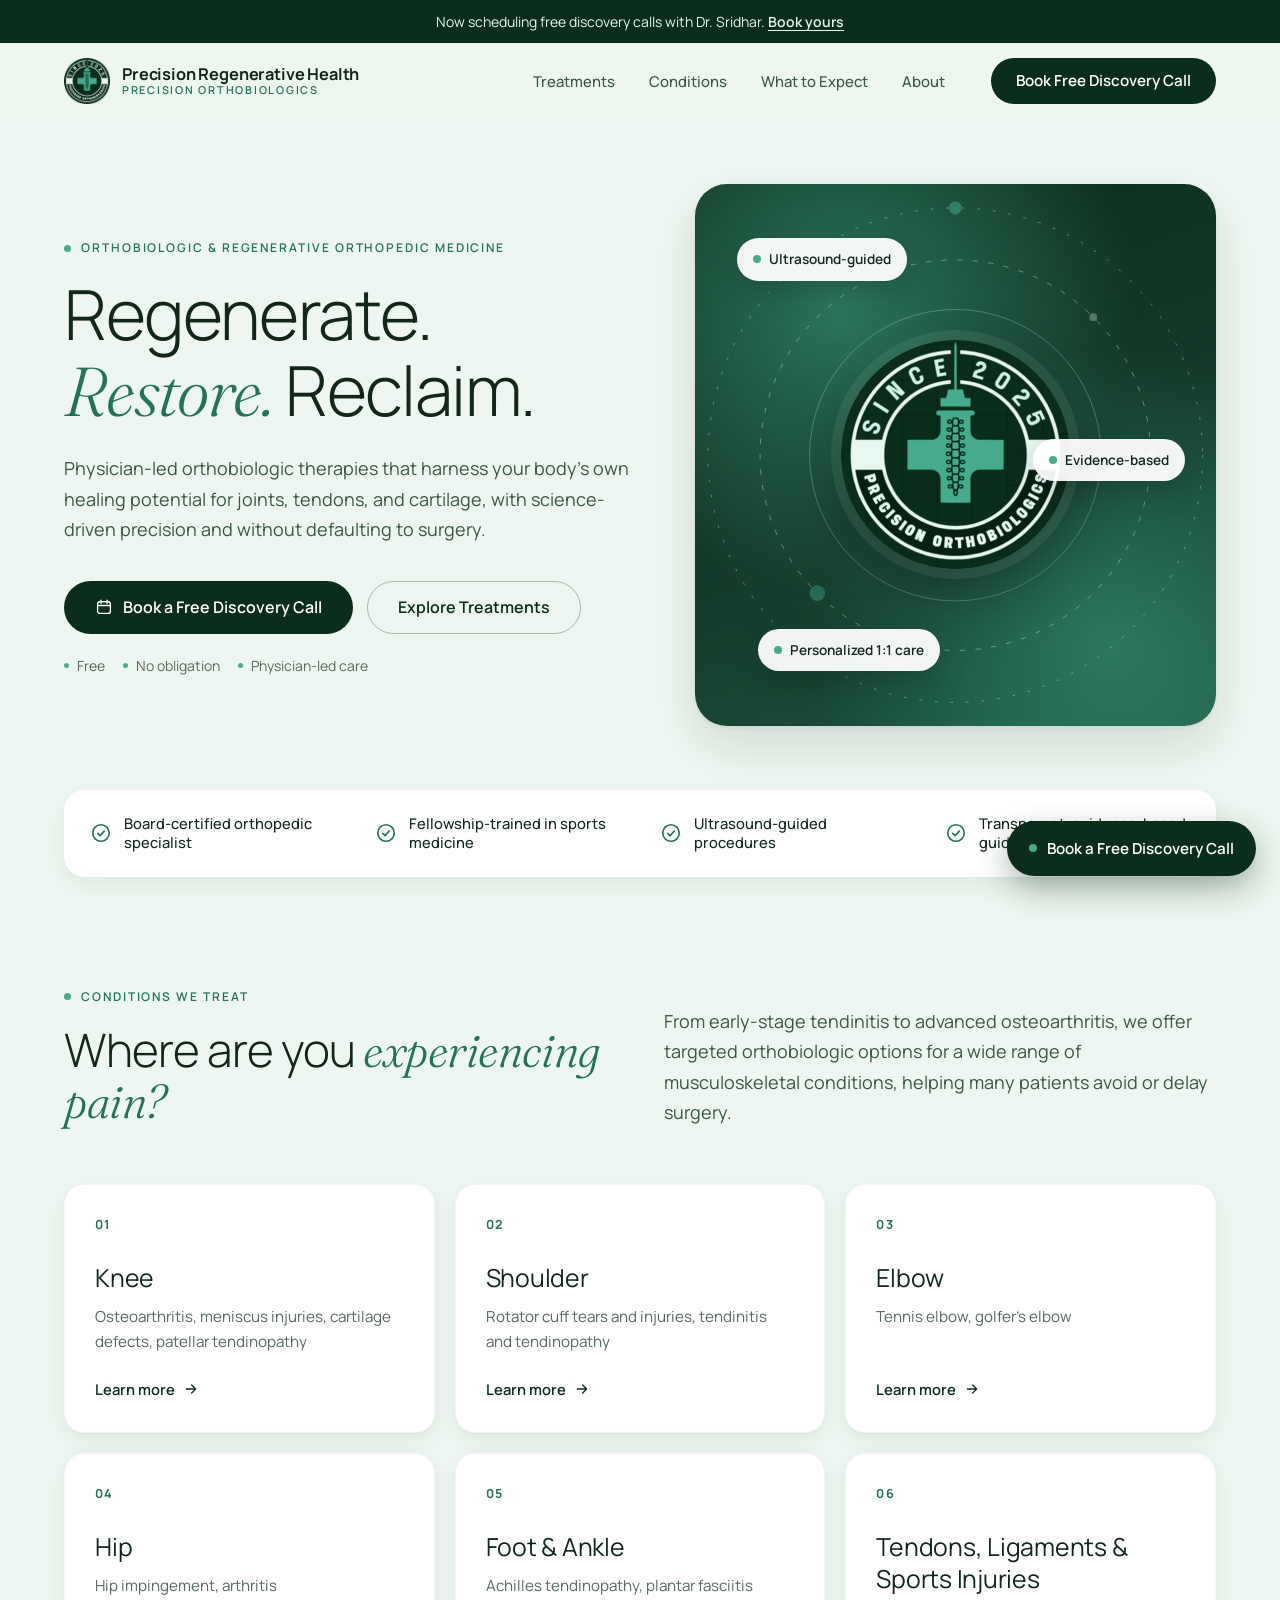
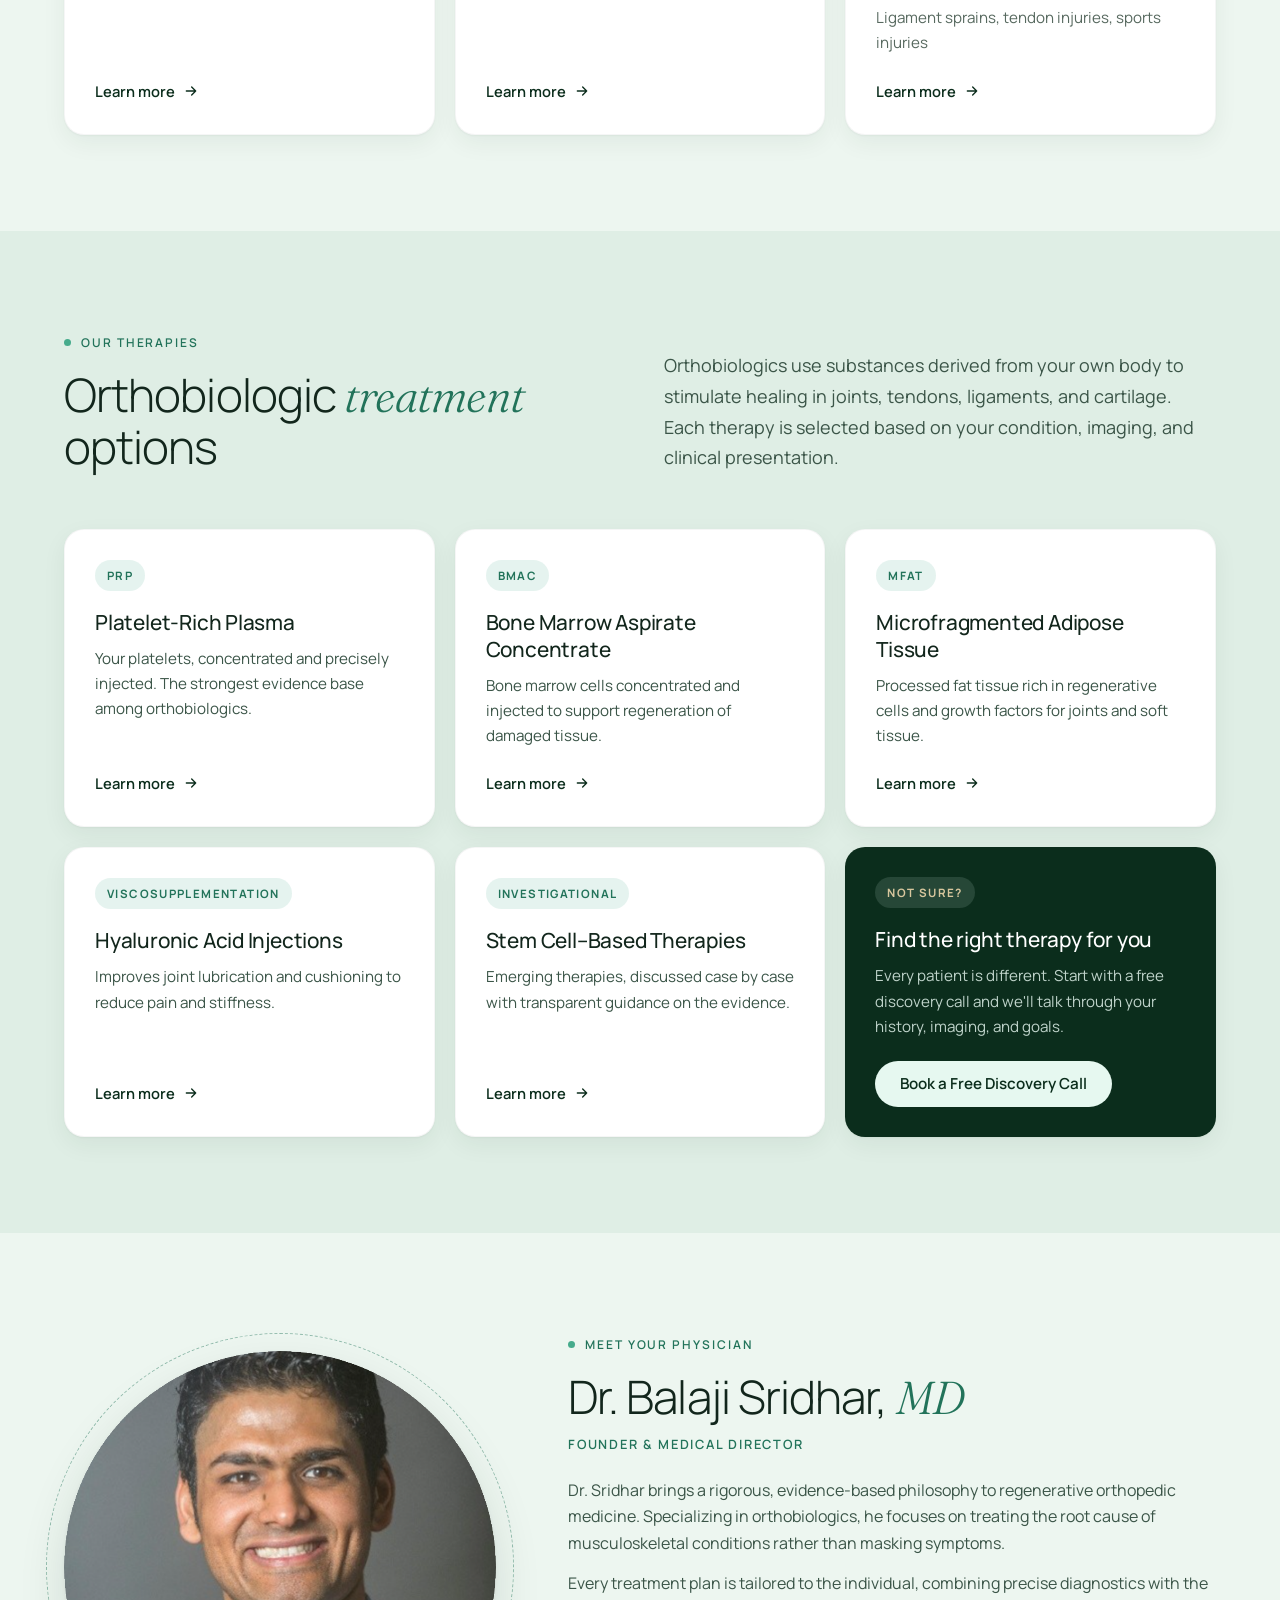
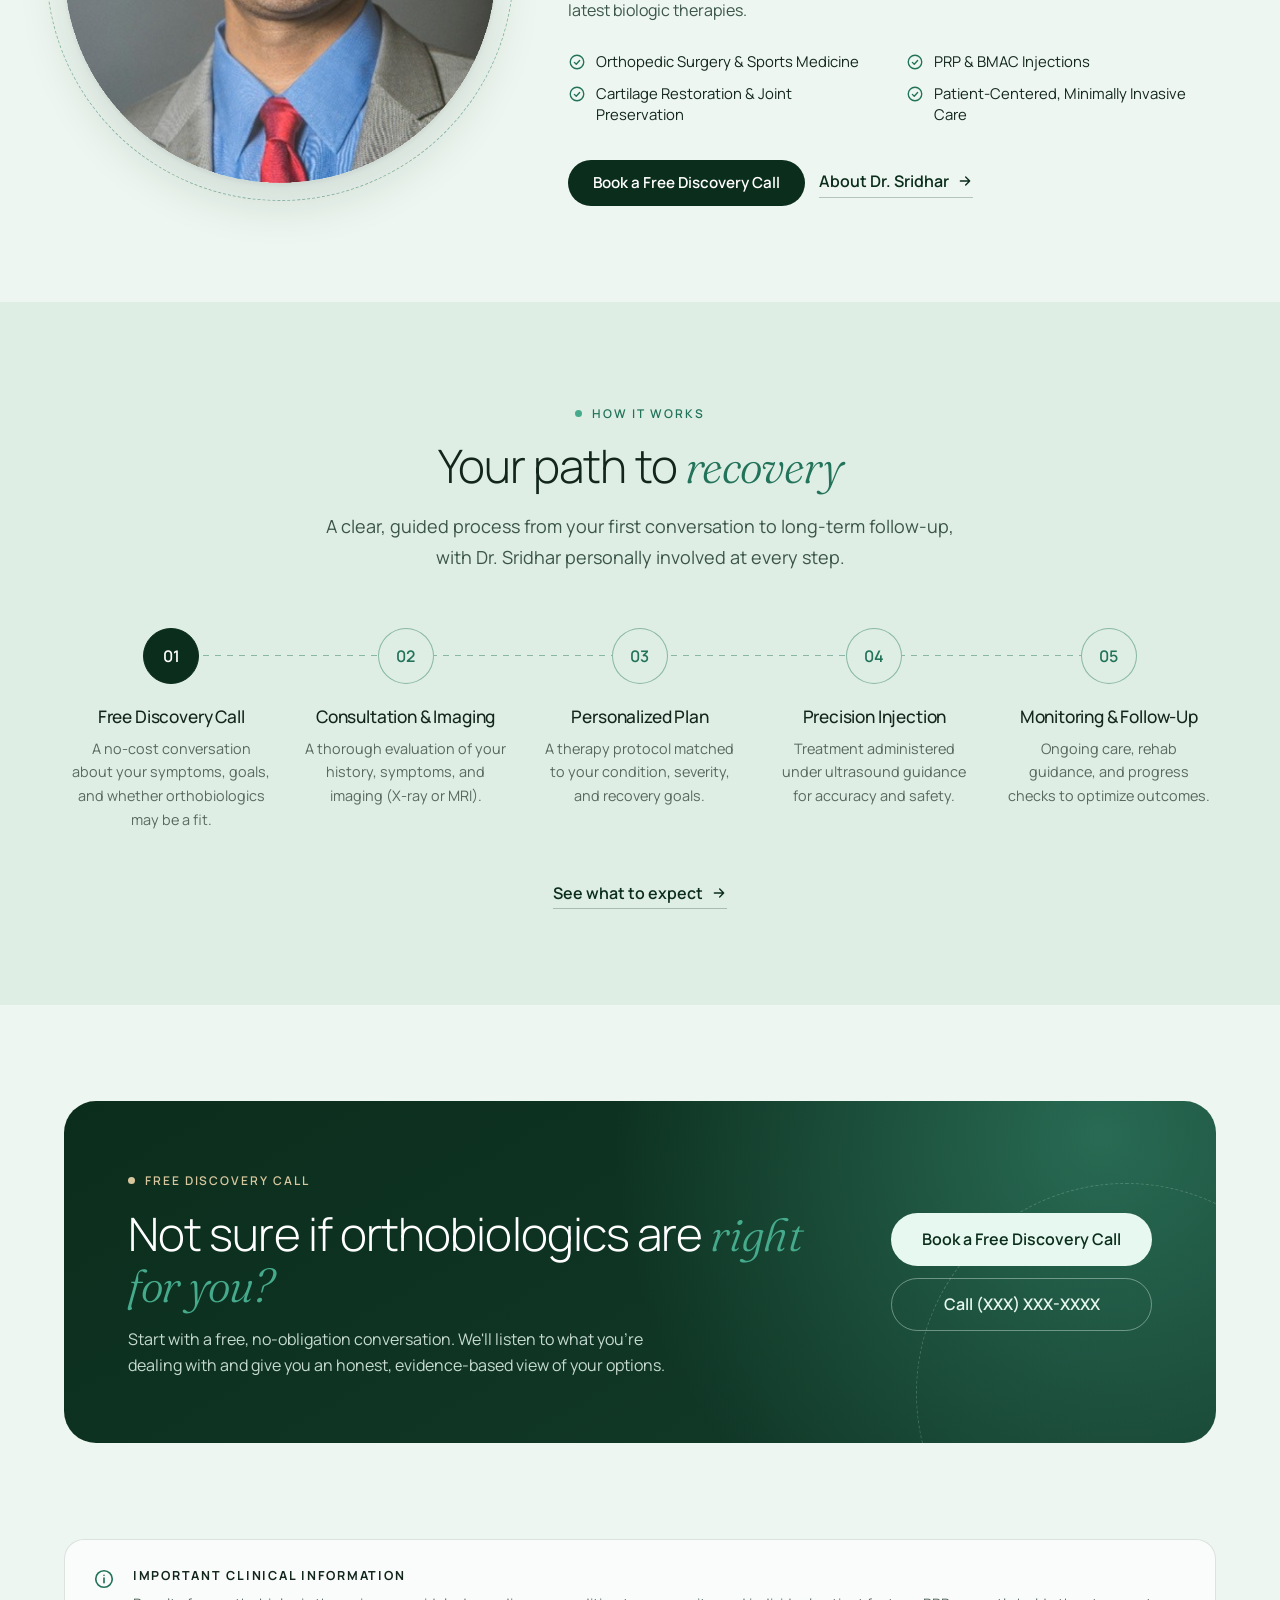
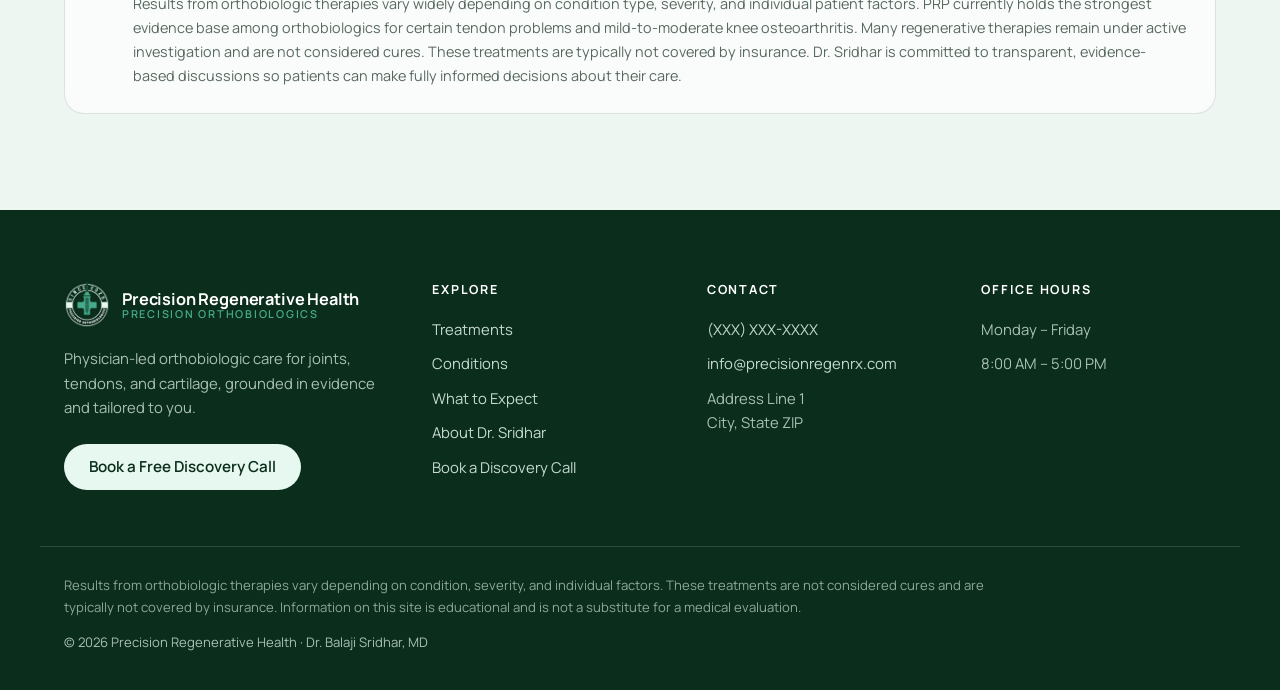
==== commit 767032f2: "Use info@precisionregenrx.com as the contact email Co-Authored-By: Claude Opus 5.5 <noreply@anthropi" ====
--- a/index.html
+++ b/index.html
@@ -321,7 +321,7 @@
       <h3>Contact</h3>
       <ul>
         <li><a href="tel:+1XXXXXXXXXX">(XXX) XXX-XXXX</a></li>
-        <li><a href="mailto:info@precisionregenerativehealth.com">info@precisionregenerativehealth.com</a></li>
+        <li><a href="mailto:info@precisionregenrx.com">info@precisionregenrx.com</a></li>
         <li>Address Line 1<br>City, State ZIP</li>
       </ul>
     </div>
